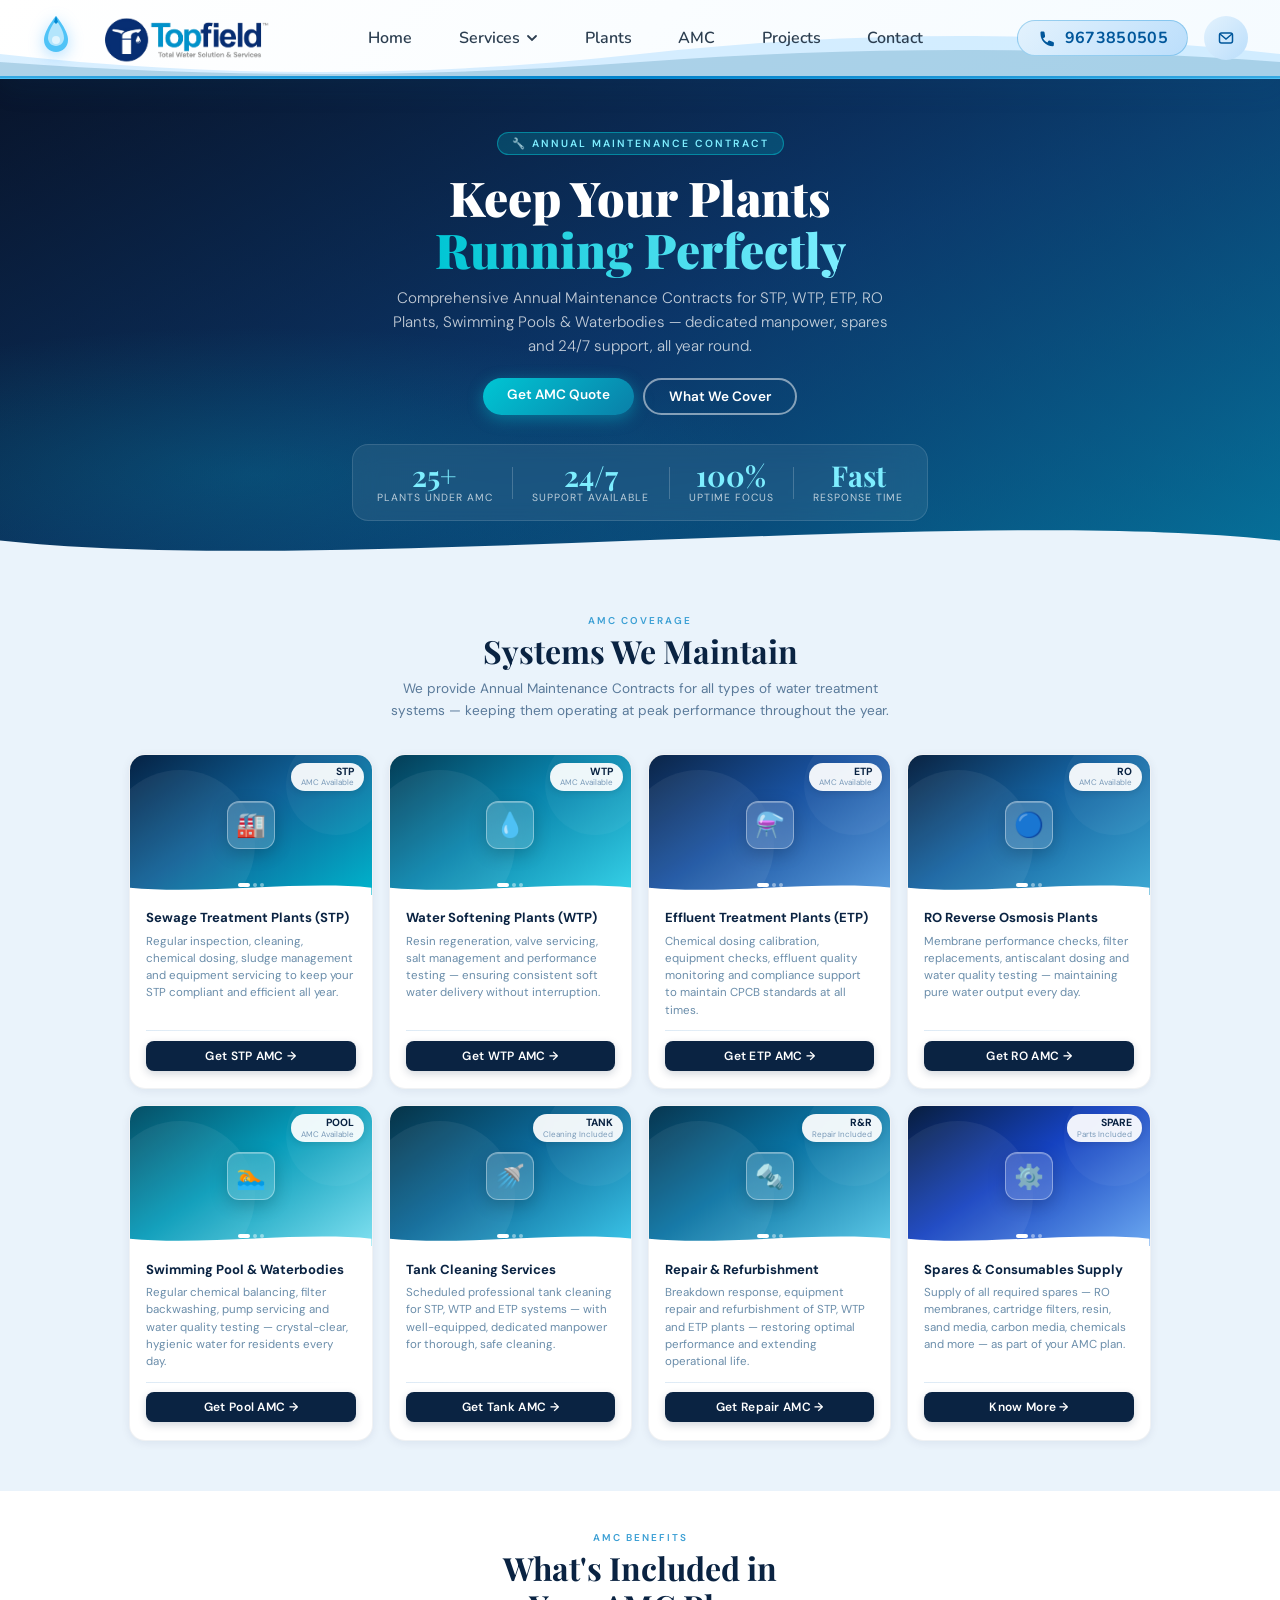
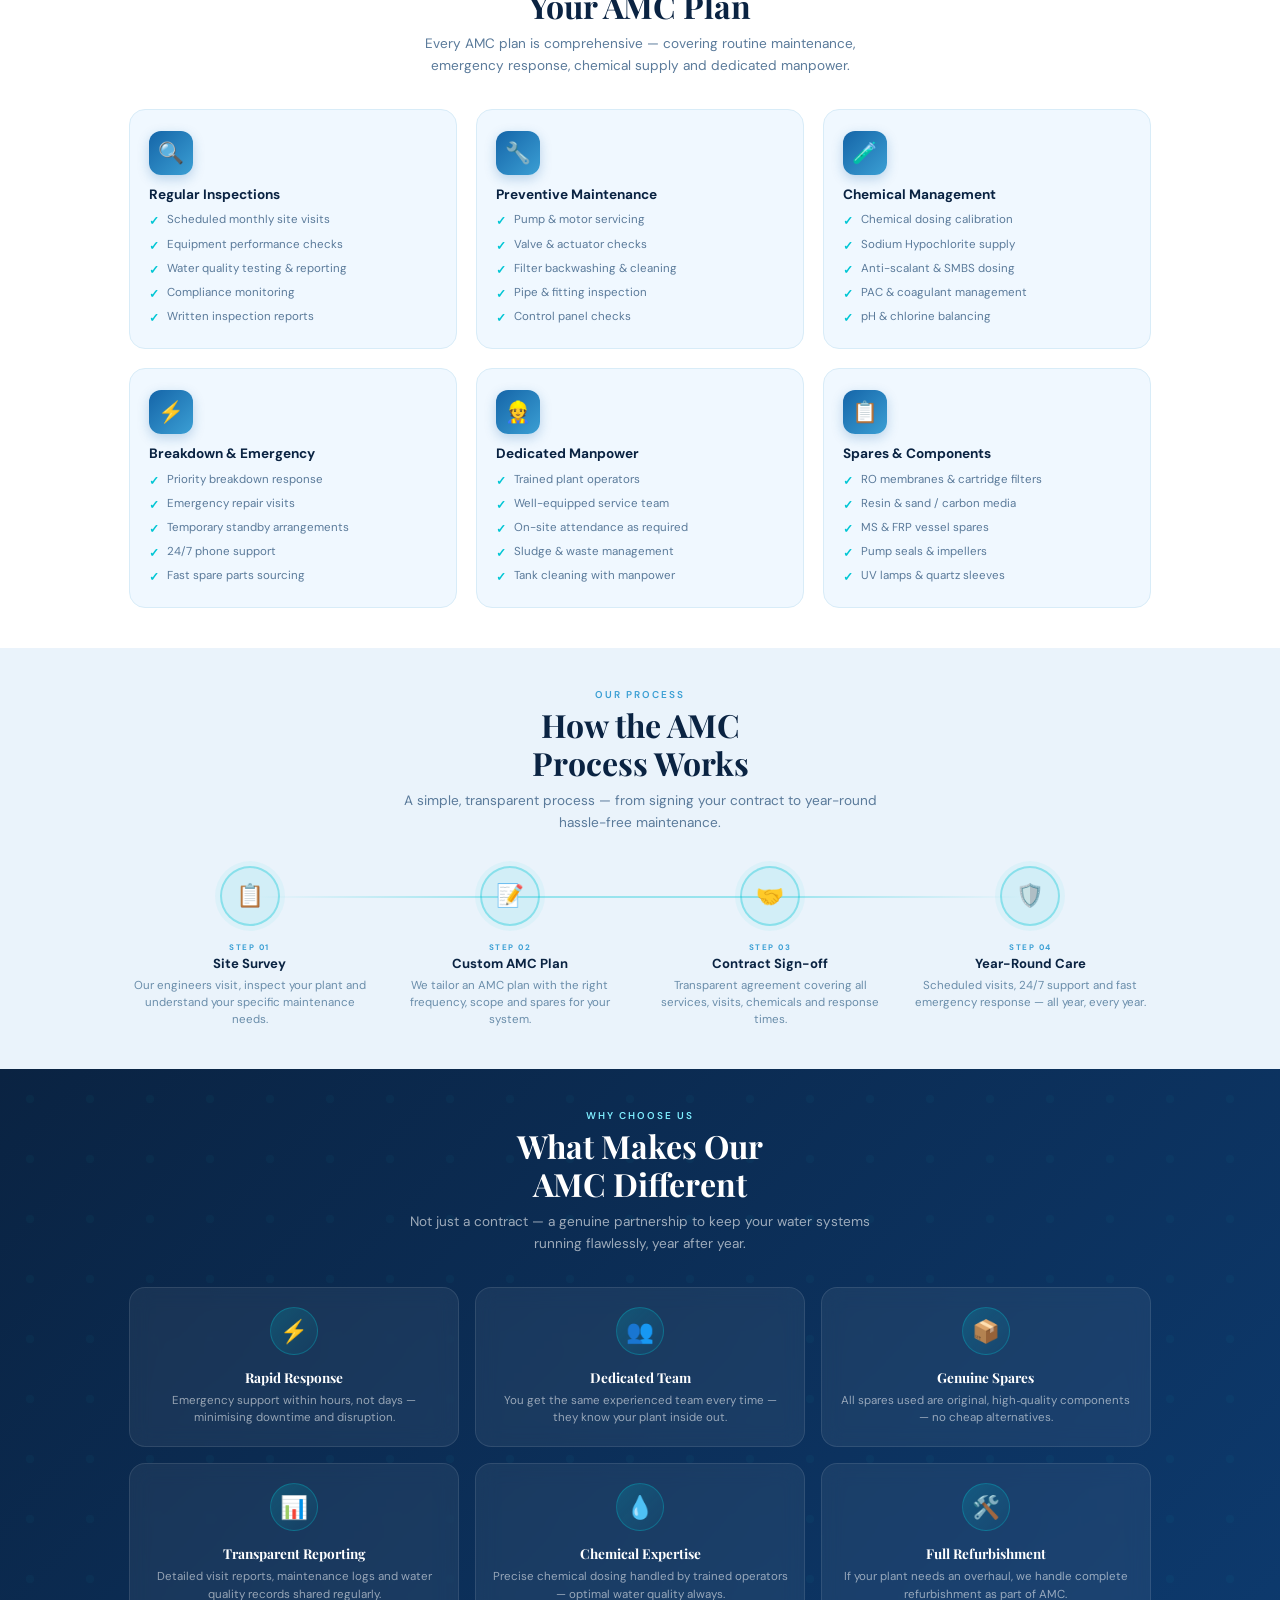
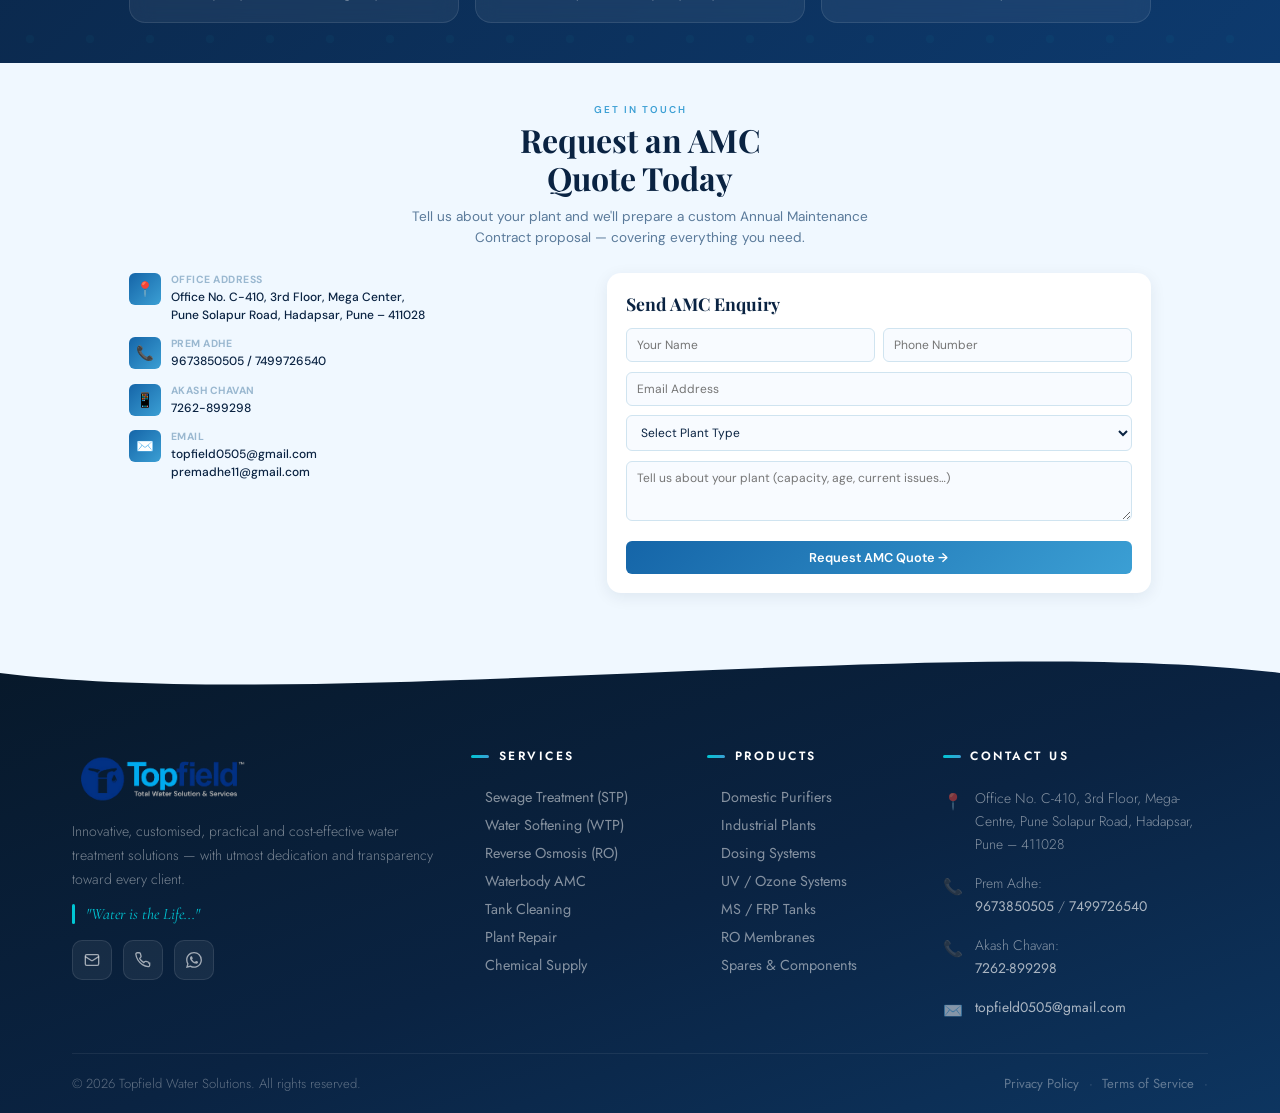
==== AMC/amc.html @ 077b73fd "updated code" ====
<!DOCTYPE html>
<html lang="en">
<head>
  <meta charset="UTF-8" />
  <meta name="viewport" content="width=device-width, initial-scale=1.0"/>
  <title>Annual Maintenance Contract – Topfield Water Solutions</title>
  <link href="https://fonts.googleapis.com/css2?family=Playfair+Display:wght@400;700;900&family=DM+Sans:wght@300;400;500;600&display=swap" rel="stylesheet"/>
  <style>
    :root {
      --blue-deep: #0a2342;
      --blue-mid:  #1565a8;
      --blue-light:#3b9fd4;
      --aqua:      #00c6d4;
      --teal:      #00a896;
      --white:     #f8fbff;
      --card-img-h:  140px;          /* reduced */
      --card-radius: 16px;            /* smaller */
      --card-gap:    1rem;             /* compact */
    }

    * { margin: 0; padding: 0; box-sizing: border-box; }
    html { scroll-behavior: smooth; }

    body {
      font-family: 'DM Sans', sans-serif;
      background: var(--white);
      color: var(--blue-deep);
      overflow-x: hidden;
      font-size: 14px;                /* smaller base */
    }

    h1, h2, h3 { font-family: 'Playfair Display', serif; }

    /* ── HERO (compact) ── */
    .hero {
      position: relative;
      width: 100%;
      min-height: 55vh;                /* reduced */
      overflow: hidden;
      display: flex;
      flex-direction: column;
      align-items: center;
      justify-content: center;
      padding: 40px 1.2rem 40px;       /* smaller */
    }

    .hero-fallback {
      position: absolute;
      inset: 0;
      background: linear-gradient(135deg, #0a1628 0%, #0d3a6e 50%, #0a7fa8 100%);
      z-index: 0;
    }

    .hero-overlay {
      position: absolute;
      inset: 0;
      background: linear-gradient(
        160deg,
        rgba(8,20,45,0.72) 0%,
        rgba(10,50,100,0.60) 50%,
        rgba(0,100,140,0.45) 100%
      );
      z-index: 1;
    }

    .hero-overlay::after {
      content: '';
      position: absolute;
      inset: 0;
      background: radial-gradient(ellipse 70% 50% at 20% 80%, rgba(0,198,212,0.18) 0%, transparent 60%);
      animation: shimmer 7s ease-in-out infinite alternate;
    }

    @keyframes shimmer {
      0%   { opacity: 0.5; transform: scale(1); }
      100% { opacity: 1;   transform: scale(1.08); }
    }

    .hero-wave {
      position: absolute;
      bottom: -2px;
      left: 0;
      width: 100%;
      z-index: 2;
    }

    .hero-content {
      position: relative;
      z-index: 3;
      text-align: center;
      padding: 0 1.2rem;
      max-width: 720px;                 /* narrower */
    }

    .hero-badge {
      display: inline-block;
      background: rgba(0,198,212,0.2);
      border: 1px solid rgba(0,198,212,0.5);
      color: #7eeeff;
      font-size: 0.65rem;                /* smaller */
      font-weight: 600;
      letter-spacing: 2px;
      text-transform: uppercase;
      padding: 4px 14px;                 /* smaller */
      border-radius: 30px;
      margin-bottom: 1rem;                /* less */
      animation: fadeSlideDown 1s ease 0.2s both;
    }

    .hero h1 {
      font-size: clamp(1.6rem, 3.8vw, 3rem);  /* smaller */
      font-weight: 900;
      color: #fff;
      line-height: 1.1;
      margin-bottom: 0.6rem;                 /* reduced */
      animation: fadeSlideDown 1s ease 0.4s both;
    }

    .hero h1 span {
      background: linear-gradient(90deg, #00c6d4, #7eeeff);
      -webkit-background-clip: text;
      -webkit-text-fill-color: transparent;
      background-clip: text;
    }

    .hero-sub {
      font-size: clamp(0.8rem, 1.6vw, 0.95rem);  /* smaller */
      color: rgba(255,255,255,0.75);
      max-width: 520px;                        /* reduced */
      margin: 0 auto 1.2rem;                    /* less */
      line-height: 1.6;
      font-weight: 300;
      animation: fadeSlideDown 1s ease 0.6s both;
    }

    .hero-ctas {
      display: flex;
      gap: 0.6rem;                           /* smaller */
      justify-content: center;
      flex-wrap: wrap;
      animation: fadeSlideDown 1s ease 0.8s both;
    }

    .btn-primary {
      background: linear-gradient(135deg, #00c6d4, #0a7fa8);
      color: #fff;
      padding: 8px 24px;                     /* compact */
      border-radius: 30px;
      font-weight: 600;
      font-size: 0.85rem;                    /* smaller */
      text-decoration: none;
      transition: transform 0.3s, box-shadow 0.3s;
      box-shadow: 0 4px 16px rgba(0,198,212,0.4);
    }
    .btn-primary:hover { transform: translateY(-2px); box-shadow: 0 8px 24px rgba(0,198,212,0.6); }

    .btn-outline {
      border: 2px solid rgba(255,255,255,0.5);
      color: #fff;
      padding: 8px 24px;
      border-radius: 30px;
      font-weight: 600;
      font-size: 0.85rem;
      text-decoration: none;
      transition: all 0.3s;
      backdrop-filter: blur(10px);
    }
    .btn-outline:hover { background: rgba(255,255,255,0.15); border-color: #fff; }

    @keyframes fadeSlideDown {
      from { opacity: 0; transform: translateY(-30px); }
      to   { opacity: 1; transform: translateY(0); }
    }

    .hero-stats {
      display: flex;
      justify-content: center;
      gap: 1.2rem;                           /* reduced */
      flex-wrap: wrap;
      margin-top: 1.8rem;                     /* less */
      padding: 1rem 1.5rem;                   /* compact */
      background: rgba(255,255,255,0.07);
      border: 1px solid rgba(255,255,255,0.12);
      border-radius: 16px;                     /* smaller */
      backdrop-filter: blur(12px);
      animation: fadeSlideDown 1s ease 1s both;
    }

    .hero-stat { text-align: center; color: #fff; }
    .hero-stat .num {
      font-family: 'Playfair Display', serif;
      font-size: 1.8rem;                      /* smaller */
      font-weight: 700;
      color: #7eeeff;
      line-height: 1;
    }
    .hero-stat .lbl {
      font-size: 0.65rem;                       /* smaller */
      opacity: 0.7;
      letter-spacing: 1px;
      text-transform: uppercase;
      margin-top: 2px;
    }
    .hero-stat-divider {
      width: 1px;
      height: 32px;                            /* shorter */
      background: rgba(255,255,255,0.2);
      align-self: center;
    }

    /* ── SHARED SECTION (compact) ── */
    section { padding: 40px 0; }                /* reduced from 70px */
    .container { max-width: 1060px; margin: 0 auto; padding: 0 1.2rem; }

    .section-label {
      display: block;
      font-size: 0.62rem;                       /* smaller */
      font-weight: 600;
      letter-spacing: 2px;
      text-transform: uppercase;
      color: var(--blue-light);
      margin-bottom: 0.3rem;                     /* less */
    }
    .section-title {
      font-size: clamp(1.4rem, 2.8vw, 2rem);     /* reduced */
      font-weight: 700;
      color: var(--blue-deep);
      line-height: 1.2;
      margin-bottom: 0.5rem;                     /* less */
    }
    .section-desc {
      color: #5a7a9a;
      font-size: 0.85rem;                         /* smaller */
      max-width: 500px;                           /* narrower */
      line-height: 1.6;
    }

    /* ══ WHAT WE COVER — service cards (compact) ══ */
    #covers { background: #eaf3fb; padding: 40px 0 50px; }

    .services-grid {
      display: grid;
      grid-template-columns: repeat(4, 1fr);
      gap: var(--card-gap);
      margin-top: 2rem;                           /* less */
      align-items: stretch;
    }
    @media (max-width: 1100px) { .services-grid { grid-template-columns: repeat(2,1fr); } }
    @media (max-width: 580px)  { .services-grid { grid-template-columns: 1fr; } }

    .service-card {
      background: #ffffff;
      border-radius: var(--card-radius);
      overflow: hidden;
      border: 1px solid rgba(10,35,66,0.06);
      box-shadow: 0 2px 10px rgba(10,35,66,0.07);
      display: flex;
      flex-direction: column;
      cursor: pointer;
      opacity: 0;
      transform: translateY(36px);               /* less */
      transition:
        opacity    0.6s ease,
        transform  0.6s cubic-bezier(0.23,1,0.32,1),
        box-shadow 0.35s ease;
    }
    .service-card.visible { opacity: 1; transform: translateY(0); }
    .service-card:hover   { transform: translateY(-6px); box-shadow: 0 16px 40px rgba(10,35,66,0.15); }

    .card-img {
      position: relative;
      width: 100%;
      height: var(--card-img-h);
      flex-shrink: 0;
      overflow: hidden;
    }
    .card-img-bg {
      position: absolute; inset: 0;
      background-size: cover; background-position: center;
      transition: transform 0.5s cubic-bezier(0.23,1,0.32,1);
    }
    .service-card:hover .card-img-bg { transform: scale(1.05); }

    .bg-stp    { background: linear-gradient(145deg, #052244 0%, #0f6096 45%, #00b4cc 100%); }
    .bg-wtp    { background: linear-gradient(145deg, #043d56 0%, #0882aa 45%, #36d2e8 100%); }
    .bg-ro     { background: linear-gradient(145deg, #0a2342 0%, #1462a0 45%, #3daad4 100%); }
    .bg-pool   { background: linear-gradient(145deg, #064f66 0%, #059ab8 45%, #80e0f0 100%); }
    .bg-chem   { background: linear-gradient(145deg, #073650 0%, #0972a2 45%, #5ecae8 100%); }
    .bg-repair { background: linear-gradient(145deg, #0b2548 0%, #1952a0 45%, #5b9ede 100%); }
    .bg-tank   { background: linear-gradient(145deg, #063347 0%, #0b6898 45%, #3bc5e8 100%); }
    .bg-spares { background: linear-gradient(145deg, #081e3e 0%, #1542c0 45%, #6ba8f0 100%); }

    .card-img-bg::before {
      content: '';
      position: absolute; bottom: -25px; left: -25px;
      width: 150px; height: 150px; border-radius: 50%;
      background: rgba(255,255,255,0.06);
    }
    .card-img-bg::after {
      content: '';
      position: absolute; top: -20px; right: -14px;
      width: 100px; height: 100px; border-radius: 50%;
      background: rgba(255,255,255,0.04);
    }

    .card-icon-wrap {
      position: absolute; inset: 0;
      display: flex; align-items: center; justify-content: center;
      z-index: 3;
      transition: transform 0.4s cubic-bezier(0.23,1,0.32,1);
    }
    .service-card:hover .card-icon-wrap { transform: translateY(-5px); }

    .card-icon {
      width: 48px; height: 48px;               /* smaller */
      border-radius: 12px;
      background: rgba(255,255,255,0.17);
      border: 1.5px solid rgba(255,255,255,0.36);
      backdrop-filter: blur(12px);
      -webkit-backdrop-filter: blur(12px);
      display: flex; align-items: center; justify-content: center;
      font-size: 1.5rem;                       /* smaller */
      box-shadow: 0 5px 18px rgba(0,0,0,0.2), inset 0 1px 0 rgba(255,255,255,0.28);
    }

    .card-badge {
      position: absolute; top: 8px; right: 8px; z-index: 4;
      background: rgba(255,255,255,0.93);
      backdrop-filter: blur(8px); -webkit-backdrop-filter: blur(8px);
      border-radius: 22px; padding: 3px 10px;
      text-align: right; box-shadow: 0 2px 6px rgba(0,0,0,0.1); line-height: 1;
    }
    .card-badge b     { display: block; font-size: 0.65rem; font-weight: 700; color: var(--blue-deep); line-height: 1.2; }
    .card-badge small { display: block; font-size: 0.5rem;  font-weight: 400; color: #7a9ab8; line-height: 1.2; }

    .card-dots {
      position: absolute; bottom: 8px; left: 50%;
      transform: translateX(-50%);
      display: flex; gap: 3px; z-index: 4;
    }
    .card-dot { width: 4px; height: 4px; border-radius: 50%; background: rgba(255,255,255,0.45); }
    .card-dot.active { background: #fff; width: 12px; border-radius: 2px; }

    .card-wave {
      position: absolute; bottom: 0; left: 0;
      width: 100%; z-index: 2; line-height: 0;
    }

    .card-body {
      padding: 0.9rem 1rem 1.1rem;              /* tighter */
      display: flex; flex-direction: column; flex: 1;
    }
    .card-body h3 {
      font-family: 'DM Sans', sans-serif;
      font-size: 0.82rem; font-weight: 700;     /* smaller */
      color: var(--blue-deep); line-height: 1.3;
      margin-bottom: 0.4rem;
    }
    .card-body p {
      font-size: 0.72rem; color: #6a8daa;       /* smaller */
      line-height: 1.5; flex: 1; margin-bottom: 0.7rem;
    }
    .card-divider {
      height: 1px;
      background: linear-gradient(90deg, #ddeaf5, transparent);
      margin-bottom: 0.6rem;
    }
    .card-cta {
      display: block; width: 100%;
      background: var(--blue-deep);
      color: #fff; text-align: center;
      padding: 7px; border-radius: 8px;          /* smaller */
      font-size: 0.75rem; font-weight: 600;
      text-decoration: none; letter-spacing: 0.3px;
      transition: background 0.3s, transform 0.2s, box-shadow 0.3s;
      box-shadow: 0 3px 8px rgba(10,35,66,0.18); flex-shrink: 0;
    }
    .card-cta:hover {
      background: var(--blue-mid);
      transform: translateY(-2px);
      box-shadow: 0 5px 14px rgba(21,101,168,0.3);
    }

    /* ══ WHAT'S INCLUDED — checklist cards (compact) ══ */
    #included { background: #fff; padding: 40px 0; }

    .included-grid {
      display: grid;
      grid-template-columns: repeat(3, 1fr);
      gap: 1.2rem;
      margin-top: 2rem;
    }
    @media (max-width: 900px) { .included-grid { grid-template-columns: repeat(2,1fr); } }
    @media (max-width: 580px) { .included-grid { grid-template-columns: 1fr; } }

    .included-card {
      background: #f0f8ff;
      border: 1px solid #d8ecf8;
      border-radius: 16px;
      padding: 1.3rem 1.2rem;
      opacity: 0; transform: translateY(30px);
      transition: opacity 0.6s ease, transform 0.6s ease, box-shadow 0.3s, border-color 0.3s;
      position: relative; overflow: hidden;
    }
    .included-card::before {
      content: '';
      position: absolute; top: 0; left: 0; right: 0; height: 3px;
      background: linear-gradient(90deg, var(--aqua), var(--blue-mid));
      transform: scaleX(0); transform-origin: left;
      transition: transform 0.4s ease;
    }
    .included-card:hover { border-color: #a8d4f0; box-shadow: 0 8px 24px rgba(10,35,66,0.1); }
    .included-card:hover::before { transform: scaleX(1); }
    .included-card.visible { opacity: 1; transform: translateY(0); }

    .included-card-icon {
      width: 44px; height: 44px; border-radius: 12px;   /* smaller */
      background: linear-gradient(135deg, var(--blue-mid), var(--blue-light));
      display: flex; align-items: center; justify-content: center;
      font-size: 1.3rem; margin-bottom: 0.7rem;
      box-shadow: 0 4px 12px rgba(21,101,168,0.25);
    }
    .included-card h3 {
      font-family: 'DM Sans', sans-serif;
      font-size: 0.85rem; font-weight: 700;            /* smaller */
      color: var(--blue-deep); margin-bottom: 0.6rem;
    }
    .included-list { list-style: none; display: flex; flex-direction: column; gap: 0.4rem; }
    .included-list li {
      display: flex; align-items: flex-start; gap: 0.5rem;
      font-size: 0.72rem; color: #5a7a9a; line-height: 1.4;
    }
    .included-list li::before {
      content: '✓';
      color: var(--aqua); font-weight: 700; font-size: 0.75rem;
      flex-shrink: 0; margin-top: 1px;
    }

    /* ══ HOW IT WORKS (compact) ══ */
    #how { background: #eaf3fb; }

    .how-grid {
      display: grid;
      grid-template-columns: repeat(4, 1fr);
      gap: 1.2rem;
      margin-top: 2rem;
      position: relative;
    }
    .how-grid::before {
      content: '';
      position: absolute;
      top: 30px; left: 12.5%; right: 12.5%; height: 2px;
      background: linear-gradient(90deg, transparent, rgba(0,198,212,0.35), rgba(0,198,212,0.35), transparent);
    }
    @media (max-width: 768px) { .how-grid { grid-template-columns: repeat(2,1fr); } .how-grid::before { display: none; } }
    @media (max-width: 480px) { .how-grid { grid-template-columns: 1fr; } }

    .how-step {
      text-align: center;
      opacity: 0; transform: translateY(30px);
      transition: opacity 0.6s ease, transform 0.6s ease;
    }
    .how-step.visible { opacity: 1; transform: translateY(0); }
    .how-bubble {
      width: 60px; height: 60px; border-radius: 50%;    /* smaller */
      margin: 0 auto 1rem;
      background: rgba(0,198,212,0.1);
      border: 2px solid rgba(0,198,212,0.35);
      display: flex; align-items: center; justify-content: center;
      font-size: 1.4rem;
      box-shadow: 0 0 0 5px rgba(0,198,212,0.06);
      transition: all 0.3s;
    }
    .how-step:hover .how-bubble {
      background: rgba(0,198,212,0.2);
      box-shadow: 0 0 0 8px rgba(0,198,212,0.1), 0 6px 18px rgba(0,198,212,0.3);
    }
    .how-num { font-size: 0.5rem; font-weight: 700; letter-spacing: 1.5px; text-transform: uppercase; color: var(--blue-light); margin-bottom: 0.2rem; }
    .how-step h3 {
      font-family: 'DM Sans', sans-serif;
      font-size: 0.82rem; font-weight: 700; color: var(--blue-deep); margin-bottom: 0.3rem;
    }
    .how-step p { color: #6a8daa; font-size: 0.72rem; line-height: 1.5; }

    /* ══ WHY US (dark) — 3 per row, minimized ══ */
    #why {
      background: linear-gradient(135deg, var(--blue-deep) 0%, #0d3a6e 100%);
      position: relative; overflow: hidden;
    }
    #why::before {
      content: ''; position: absolute; inset: 0;
      background: url("data:image/svg+xml,%3Csvg width='60' height='60' viewBox='0 0 60 60' xmlns='http://www.w3.org/2000/svg'%3E%3Cg fill='none' fill-rule='evenodd'%3E%3Cg fill='%2300c6d4' fill-opacity='0.04'%3E%3Ccircle cx='30' cy='30' r='4'/%3E%3C/g%3E%3C/g%3E%3C/svg%3E");
    }
    #why .section-title { color: #fff; }
    #why .section-label { color: #7eeeff; }
    #why .section-desc  { color: rgba(255,255,255,0.6); }

    .why-grid {
      display: grid;
      grid-template-columns: repeat(3, 1fr);        /* exactly 3 per row */
      gap: 1rem;
      margin-top: 2rem;
    }
    @media (max-width: 800px) { .why-grid { grid-template-columns: repeat(2, 1fr); } }
    @media (max-width: 500px) { .why-grid { grid-template-columns: 1fr; } }

    .why-card {
      background: rgba(255,255,255,0.06);
      border: 1px solid rgba(255,255,255,0.1);
      border-radius: 16px; 
      padding: 1.2rem 1rem;                         /* compact */
      text-align: center;
      transition: all 0.3s; 
      backdrop-filter: blur(10px);
    }
    .why-card:hover { 
      background: rgba(0,198,212,0.12); 
      border-color: rgba(0,198,212,0.4); 
      transform: translateY(-3px); 
    }
    .why-icon {
      width: 48px; height: 48px; border-radius: 50%;
      background: linear-gradient(135deg, rgba(0,198,212,0.2), rgba(0,198,212,0.05));
      border: 1px solid rgba(0,198,212,0.3);
      display: flex; align-items: center; justify-content: center;
      font-size: 1.4rem; margin: 0 auto 0.8rem;
    }
    .why-card h3 { 
      color: #fff; 
      font-size: 0.85rem; 
      margin-bottom: 0.4rem; 
    }
    .why-card p  { 
      color: rgba(255,255,255,0.55); 
      font-size: 0.72rem; 
      line-height: 1.5; 
    }

    /* ══ ABOUT — compact ══ */
    #about {
      background: #f0f8ff;
      position: relative;
      overflow: hidden;
      padding: 40px 0;
    }

    .about-grid {
      display: grid;
      grid-template-columns: 1fr 1fr;
      gap: 2rem;
      align-items: start;
      position: relative;
      z-index: 1;
    }
    @media (max-width: 768px) { .about-grid { grid-template-columns: 1fr; gap: 1.5rem; } }

    .about-left { display: flex; flex-direction: column; justify-content: flex-start; }
    .about-left .section-label { margin-bottom: 0.3rem; }
    .about-left .section-title { margin-bottom: 0.6rem; font-size: clamp(1.2rem, 2.4vw, 1.8rem); }

    .about-desc-item { display: flex; align-items: flex-start; gap: 0.6rem; margin-bottom: 0.6rem; }
    .about-desc-dot {
      width: 7px; height: 10px; flex-shrink: 0; margin-top: 3px;
      border-radius: 50% 50% 50% 50% / 60% 60% 40% 40%;
      background: linear-gradient(180deg, var(--aqua), var(--blue-mid));
      animation: dropPulse 2s ease-in-out infinite;
    }
    @keyframes dropPulse {
      0%, 100% { transform: scaleY(1); opacity: 1; }
      50%       { transform: scaleY(1.2); opacity: 0.7; }
    }
    .about-desc-item p { font-size: 0.8rem; color: #5a7a9a; line-height: 1.5; }

    .about-cta-wrap { margin-top: 1rem; position: relative; display: inline-block; }
    .about-cta-wrap .btn-primary { position: relative; overflow: hidden; }
    .about-cta-wrap .btn-primary::after {
      content: ''; position: absolute; top: 0; left: -100%;
      width: 60%; height: 100%;
      background: linear-gradient(90deg, transparent, rgba(255,255,255,0.25), transparent);
      transform: skewX(-20deg);
      animation: btnShimmer 3s ease-in-out infinite;
    }
    @keyframes btnShimmer { 0% { left:-100%; } 60% { left:150%; } 100% { left:150%; } }

    .about-card-main {
      background: linear-gradient(135deg, var(--blue-deep) 0%, #1565a8 100%);
      border-radius: 14px; padding: 1.2rem 1.4rem; color: #fff;
      position: relative; overflow: hidden;
      box-shadow: 0 10px 30px rgba(10,35,66,0.2);
      animation: cardEntrance 1s ease 0.6s both;
      margin-bottom: 0.6rem;
    }
    @keyframes cardEntrance {
      from { opacity: 0; transform: translateY(30px) scale(0.96); }
      to   { opacity: 1; transform: translateY(0) scale(1); }
    }
    .about-card-main::before {
      content: '"'; position: absolute; top: -20px; right: 14px;
      font-size: 7rem; font-family: 'Playfair Display', serif;
      color: rgba(0,198,212,0.1); line-height: 1;
    }
    .about-card-main p { font-size: 0.8rem; line-height: 1.6; opacity: 0.9; font-style: italic; position: relative; z-index: 1; }

    .about-founder-row { margin-top: 0.8rem; display: flex; align-items: center; gap: 0.6rem; position: relative; z-index: 1; }
    .about-founder-avatar {
      width: 32px; height: 32px; flex-shrink: 0; border-radius: 50%;
      background: linear-gradient(135deg, #00c6d4, #0a7fa8);
      display: flex; align-items: center; justify-content: center; font-size: 0.9rem;
      animation: avatarPulse 3s ease-in-out infinite;
      box-shadow: 0 0 0 0 rgba(0,198,212,0.4);
    }
    @keyframes avatarPulse {
      0%   { box-shadow: 0 0 0 0   rgba(0,198,212,0.4); }
      50%  { box-shadow: 0 0 0 6px rgba(0,198,212,0); }
      100% { box-shadow: 0 0 0 0   rgba(0,198,212,0); }
    }
    .about-founder-name  { font-weight: 600; font-size: 0.8rem; color: #fff; }
    .about-founder-title { font-size: 0.68rem; opacity: 0.6; color: #fff; margin-top: 2px; }

    .about-accent-cards { display: grid; grid-template-columns: 1fr 1fr; gap: 0.5rem; }
    .about-accent-card {
      background: #fff; border-radius: 10px; padding: 0.7rem 0.6rem; text-align: center;
      box-shadow: 0 2px 10px rgba(10,35,66,0.07);
      transition: transform 0.3s, box-shadow 0.3s;
      position: relative; overflow: hidden;
    }
    .about-accent-card::before {
      content: ''; position: absolute; top: 0; left: 0; right: 0; height: 3px;
      background: linear-gradient(90deg, var(--aqua), var(--blue-mid));
      transform: scaleX(0); transform-origin: left; transition: transform 0.4s ease;
    }
    .about-accent-card:hover { transform: translateY(-3px); box-shadow: 0 6px 18px rgba(10,35,66,0.13); }
    .about-accent-card:hover::before { transform: scaleX(1); }
    .about-accent-card .icon { font-size: 1.1rem; display: block; margin-bottom: 0.2rem; }
    .about-accent-card .val {
      font-family: 'Playfair Display', serif; font-size: 1.1rem; font-weight: 700;
      color: var(--blue-mid); display: block; line-height: 1.2;
    }
    .about-accent-card .key {
      font-size: 0.6rem; color: #7a9ab8;
      text-transform: uppercase; letter-spacing: 1px; display: block; margin-top: 2px;
    }

    /* ══ CONTACT — MINIMIZED & COMPACT (modified only this section) ══ */
    #contact { background: #f0f8ff; }
    .contact-grid {
      display: grid;
      grid-template-columns: 1fr 1.2fr;
      gap: 1.5rem;                    /* reduced from 2rem */
      margin-top: 1.5rem;              /* reduced from 2rem */
    }
    @media (max-width: 768px) { .contact-grid { grid-template-columns: 1fr; gap: 1.2rem; } }

    .contact-info-item { 
      display: flex; 
      gap: 0.6rem;                    /* smaller */
      align-items: flex-start; 
      margin-bottom: 0.9rem;           /* reduced */
    }
    .contact-info-item .icon-wrap {
      width: 32px; height: 32px;       /* smaller */
      border-radius: 6px;              /* smaller */
      background: linear-gradient(135deg, var(--blue-mid), var(--blue-light));
      display: flex; align-items: center; justify-content: center;
      font-size: 0.9rem;               /* smaller */
      flex-shrink: 0;
    }
    .contact-info-item .text strong { 
      display: block; 
      font-size: 0.65rem;              /* smaller */
      text-transform: uppercase; 
      letter-spacing: 0.5px; 
      color: #9ab8d0; 
      margin-bottom: 1px; 
    }
    .contact-info-item .text span  { 
      font-size: 0.75rem;              /* smaller */
      color: var(--blue-deep); 
      font-weight: 500; 
    }

    .contact-form {
      background: #fff; 
      border-radius: 14px;              /* smaller */
      padding: 1.2rem;                  /* reduced from 1.5rem */
      box-shadow: 0 4px 16px rgba(10,35,66,0.08);
    }
    .contact-form h3 { 
      font-size: 1.1rem;                /* smaller */
      margin-bottom: 0.8rem;            /* less */
      color: var(--blue-deep); 
    }
    .form-group { margin-bottom: 0.6rem; }  /* reduced */
    .form-group input,
    .form-group textarea,
    .form-group select {
      width: 100%; 
      padding: 8px 10px;                 /* smaller */
      border: 1.5px solid #d0e4f0; 
      border-radius: 6px;                /* smaller */
      font-family: 'DM Sans', sans-serif; 
      font-size: 0.75rem;                /* smaller */
      color: var(--blue-deep); 
      background: #f8fbff; 
      outline: none;
      transition: border-color 0.3s, box-shadow 0.3s;
    }
    .form-group input:focus,
    .form-group textarea:focus,
    .form-group select:focus {
      border-color: var(--blue-light);
      box-shadow: 0 0 0 3px rgba(59,159,212,0.15);
      background: #fff;
    }
    .form-group textarea { 
      resize: vertical; 
      min-height: 60px;                  /* shorter */
    }
    .form-row { 
      display: grid; 
      grid-template-columns: 1fr 1fr; 
      gap: 0.5rem;                       /* smaller */
    }
    @media (max-width: 480px) { .form-row { grid-template-columns: 1fr; } }

    .btn-submit {
      width: 100%;
      background: linear-gradient(135deg, var(--blue-mid), var(--blue-light));
      color: #fff; 
      padding: 8px;                       /* smaller */
      border-radius: 6px;                  /* smaller */
      border: none;
      font-family: 'DM Sans', sans-serif; 
      font-size: 0.8rem;                   /* smaller */
      font-weight: 600;
      cursor: pointer; 
      transition: all 0.3s; 
      margin-top: 0.4rem;                   /* reduced */
    }
    .btn-submit:hover { 
      transform: translateY(-2px); 
      box-shadow: 0 4px 10px rgba(21,101,168,0.35); 
    }

    /* ── SCROLL ANIMATIONS ── */
    .reveal { opacity: 0; transform: translateY(25px); transition: opacity 0.7s ease, transform 0.7s ease; }
    .reveal.visible { opacity: 1; transform: translateY(0); }
    .reveal-left { opacity: 0; transform: translateX(-25px); transition: opacity 0.7s ease, transform 0.7s ease; }
    .reveal-left.visible { opacity: 1; transform: translateX(0); }
    .reveal-right { opacity: 0; transform: translateX(25px); transition: opacity 0.7s ease, transform 0.7s ease; }
    .reveal-right.visible { opacity: 1; transform: translateX(0); }

    /* ── SCROLL TO TOP (compact) ── */
    #scrollTop {
      position: fixed; bottom: 1.2rem; right: 1.2rem;
      width: 38px; height: 38px;
      background: linear-gradient(135deg, var(--blue-mid), var(--blue-light));
      color: #fff; border: none; border-radius: 50%;
      cursor: pointer; font-size: 0.9rem;
      display: none; align-items: center; justify-content: center;
      box-shadow: 0 3px 12px rgba(21,101,168,0.4);
      z-index: 999; transition: transform 0.3s;
    }
    #scrollTop:hover { transform: scale(1.1) translateY(-2px); }
    #scrollTop.show  { display: flex; }

    /* ── RESPONSIVE ── */
    @media (max-width: 768px) {
      .hero-stats { gap: 0.8rem; }
      .hero-stat-divider { display: none; }
    }
    @media (max-width: 480px) { section { padding: 32px 0; } }
  </style>

  <link rel="stylesheet" href="../../header/header.css"/>
  <link rel="stylesheet" href="../../footer/footer.css"/>
</head>
<body>

  <div id="header-placeholder"></div>

  <!-- ══════════════════════════════════════ HERO ══════════════════════════════════════ -->
  <section class="hero" id="home">
    <div class="hero-fallback"></div>
    <div class="hero-overlay"></div>
    <div class="hero-content">
      <div class="hero-badge">🔧 Annual Maintenance Contract</div>
      <h1>Keep Your Plants<br/><span>Running Perfectly</span></h1>
      <p class="hero-sub">Comprehensive Annual Maintenance Contracts for STP, WTP, ETP, RO Plants, Swimming Pools &amp; Waterbodies — dedicated manpower, spares and 24/7 support, all year round.</p>
      <div class="hero-ctas">
        <a href="#contact" class="btn-primary">Get AMC Quote</a>
        <a href="#covers" class="btn-outline">What We Cover</a>
      </div>
      <div class="hero-stats">
        <div class="hero-stat"><div class="num">25+</div><div class="lbl">Plants Under AMC</div></div>
        <div class="hero-stat-divider"></div>
        <div class="hero-stat"><div class="num">24/7</div><div class="lbl">Support Available</div></div>
        <div class="hero-stat-divider"></div>
        <div class="hero-stat"><div class="num">100%</div><div class="lbl">Uptime Focus</div></div>
        <div class="hero-stat-divider"></div>
        <div class="hero-stat"><div class="num">Fast</div><div class="lbl">Response Time</div></div>
      </div>
    </div>
    <svg class="hero-wave" viewBox="0 0 1440 80" preserveAspectRatio="none" xmlns="http://www.w3.org/2000/svg">
      <path d="M0,40 C360,80 1080,0 1440,40 L1440,80 L0,80 Z" fill="#eaf3fb"/>
    </svg>
  </section>

  <!-- ══════════════════════════════════════ WHAT WE COVER ════════════════════════════ -->
  <section id="covers">
    <div class="container">
      <div style="text-align: center;" class="reveal">
        <span class="section-label">AMC Coverage</span>
        <h2 class="section-title">Systems We Maintain</h2>
        <p class="section-desc" style="margin: 0 auto;">We provide Annual Maintenance Contracts for all types of water treatment systems — keeping them operating at peak performance throughout the year.</p>
      </div>

      <div class="services-grid">
        <!-- STP -->
        <div class="service-card" style="transition-delay: 0.05s">
          <div class="card-img"><div class="card-img-bg bg-stp"></div><div class="card-icon-wrap"><div class="card-icon">🏭</div></div><div class="card-badge"><b>STP</b><small>AMC Available</small></div><div class="card-dots"><div class="card-dot active"></div><div class="card-dot"></div><div class="card-dot"></div></div><svg class="card-wave" viewBox="0 0 400 28" preserveAspectRatio="none" xmlns="http://www.w3.org/2000/svg"><path d="M0,16 C120,28 280,4 400,16 L400,28 L0,28 Z" fill="#fff"/></svg></div>
          <div class="card-body"><h3>Sewage Treatment Plants (STP)</h3><p>Regular inspection, cleaning, chemical dosing, sludge management and equipment servicing to keep your STP compliant and efficient all year.</p><div class="card-divider"></div><a href="#contact" class="card-cta">Get STP AMC →</a></div>
        </div>
        <!-- WTP -->
        <div class="service-card" style="transition-delay: 0.10s">
          <div class="card-img"><div class="card-img-bg bg-wtp"></div><div class="card-icon-wrap"><div class="card-icon">💧</div></div><div class="card-badge"><b>WTP</b><small>AMC Available</small></div><div class="card-dots"><div class="card-dot active"></div><div class="card-dot"></div><div class="card-dot"></div></div><svg class="card-wave" viewBox="0 0 400 28" preserveAspectRatio="none" xmlns="http://www.w3.org/2000/svg"><path d="M0,16 C120,28 280,4 400,16 L400,28 L0,28 Z" fill="#fff"/></svg></div>
          <div class="card-body"><h3>Water Softening Plants (WTP)</h3><p>Resin regeneration, valve servicing, salt management and performance testing — ensuring consistent soft water delivery without interruption.</p><div class="card-divider"></div><a href="#contact" class="card-cta">Get WTP AMC →</a></div>
        </div>
        <!-- ETP -->
        <div class="service-card" style="transition-delay: 0.15s">
          <div class="card-img"><div class="card-img-bg bg-repair"></div><div class="card-icon-wrap"><div class="card-icon">⚗️</div></div><div class="card-badge"><b>ETP</b><small>AMC Available</small></div><div class="card-dots"><div class="card-dot active"></div><div class="card-dot"></div><div class="card-dot"></div></div><svg class="card-wave" viewBox="0 0 400 28" preserveAspectRatio="none" xmlns="http://www.w3.org/2000/svg"><path d="M0,16 C120,28 280,4 400,16 L400,28 L0,28 Z" fill="#fff"/></svg></div>
          <div class="card-body"><h3>Effluent Treatment Plants (ETP)</h3><p>Chemical dosing calibration, equipment checks, effluent quality monitoring and compliance support to maintain CPCB standards at all times.</p><div class="card-divider"></div><a href="#contact" class="card-cta">Get ETP AMC →</a></div>
        </div>
        <!-- RO -->
        <div class="service-card" style="transition-delay: 0.20s">
          <div class="card-img"><div class="card-img-bg bg-ro"></div><div class="card-icon-wrap"><div class="card-icon">🔵</div></div><div class="card-badge"><b>RO</b><small>AMC Available</small></div><div class="card-dots"><div class="card-dot active"></div><div class="card-dot"></div><div class="card-dot"></div></div><svg class="card-wave" viewBox="0 0 400 28" preserveAspectRatio="none" xmlns="http://www.w3.org/2000/svg"><path d="M0,16 C120,28 280,4 400,16 L400,28 L0,28 Z" fill="#fff"/></svg></div>
          <div class="card-body"><h3>RO Reverse Osmosis Plants</h3><p>Membrane performance checks, filter replacements, antiscalant dosing and water quality testing — maintaining pure water output every day.</p><div class="card-divider"></div><a href="#contact" class="card-cta">Get RO AMC →</a></div>
        </div>
      </div>

      <div class="services-grid" style="margin-top: var(--card-gap);">
        <!-- Pool -->
        <div class="service-card" style="transition-delay: 0.05s">
          <div class="card-img"><div class="card-img-bg bg-pool"></div><div class="card-icon-wrap"><div class="card-icon">🏊</div></div><div class="card-badge"><b>POOL</b><small>AMC Available</small></div><div class="card-dots"><div class="card-dot active"></div><div class="card-dot"></div><div class="card-dot"></div></div><svg class="card-wave" viewBox="0 0 400 28" preserveAspectRatio="none" xmlns="http://www.w3.org/2000/svg"><path d="M0,16 C120,28 280,4 400,16 L400,28 L0,28 Z" fill="#fff"/></svg></div>
          <div class="card-body"><h3>Swimming Pool &amp; Waterbodies</h3><p>Regular chemical balancing, filter backwashing, pump servicing and water quality testing — crystal-clear, hygienic water for residents every day.</p><div class="card-divider"></div><a href="#contact" class="card-cta">Get Pool AMC →</a></div>
        </div>
        <!-- Tank Cleaning -->
        <div class="service-card" style="transition-delay: 0.10s">
          <div class="card-img"><div class="card-img-bg bg-tank"></div><div class="card-icon-wrap"><div class="card-icon">🚿</div></div><div class="card-badge"><b>TANK</b><small>Cleaning Included</small></div><div class="card-dots"><div class="card-dot active"></div><div class="card-dot"></div><div class="card-dot"></div></div><svg class="card-wave" viewBox="0 0 400 28" preserveAspectRatio="none" xmlns="http://www.w3.org/2000/svg"><path d="M0,16 C120,28 280,4 400,16 L400,28 L0,28 Z" fill="#fff"/></svg></div>
          <div class="card-body"><h3>Tank Cleaning Services</h3><p>Scheduled professional tank cleaning for STP, WTP and ETP systems — with well-equipped, dedicated manpower for thorough, safe cleaning.</p><div class="card-divider"></div><a href="#contact" class="card-cta">Get Tank AMC →</a></div>
        </div>
        <!-- Repair & Refurbishment -->
        <div class="service-card" style="transition-delay: 0.15s">
          <div class="card-img"><div class="card-img-bg bg-chem"></div><div class="card-icon-wrap"><div class="card-icon">🔩</div></div><div class="card-badge"><b>R&amp;R</b><small>Repair Included</small></div><div class="card-dots"><div class="card-dot active"></div><div class="card-dot"></div><div class="card-dot"></div></div><svg class="card-wave" viewBox="0 0 400 28" preserveAspectRatio="none" xmlns="http://www.w3.org/2000/svg"><path d="M0,16 C120,28 280,4 400,16 L400,28 L0,28 Z" fill="#fff"/></svg></div>
          <div class="card-body"><h3>Repair &amp; Refurbishment</h3><p>Breakdown response, equipment repair and refurbishment of STP, WTP and ETP plants — restoring optimal performance and extending operational life.</p><div class="card-divider"></div><a href="#contact" class="card-cta">Get Repair AMC →</a></div>
        </div>
        <!-- Spares Supply -->
        <div class="service-card" style="transition-delay: 0.20s">
          <div class="card-img"><div class="card-img-bg bg-spares"></div><div class="card-icon-wrap"><div class="card-icon">⚙️</div></div><div class="card-badge"><b>SPARE</b><small>Parts Included</small></div><div class="card-dots"><div class="card-dot active"></div><div class="card-dot"></div><div class="card-dot"></div></div><svg class="card-wave" viewBox="0 0 400 28" preserveAspectRatio="none" xmlns="http://www.w3.org/2000/svg"><path d="M0,16 C120,28 280,4 400,16 L400,28 L0,28 Z" fill="#fff"/></svg></div>
          <div class="card-body"><h3>Spares &amp; Consumables Supply</h3><p>Supply of all required spares — RO membranes, cartridge filters, resin, sand media, carbon media, chemicals and more — as part of your AMC plan.</p><div class="card-divider"></div><a href="#contact" class="card-cta">Know More →</a></div>
        </div>
      </div>
    </div>
  </section>

  <!-- ══════════════════════════════════════ WHAT'S INCLUDED ══════════════════════════ -->
  <section id="included">
    <div class="container">
      <div style="text-align: center;" class="reveal">
        <span class="section-label">AMC Benefits</span>
        <h2 class="section-title">What's Included in<br/>Your AMC Plan</h2>
        <p class="section-desc" style="margin: 0 auto;">Every AMC plan is comprehensive — covering routine maintenance, emergency response, chemical supply and dedicated manpower.</p>
      </div>
      <div class="included-grid">
        <div class="included-card" style="transition-delay:0.05s">
          <div class="included-card-icon">🔍</div>
          <h3>Regular Inspections</h3>
          <ul class="included-list">
            <li>Scheduled monthly site visits</li>
            <li>Equipment performance checks</li>
            <li>Water quality testing &amp; reporting</li>
            <li>Compliance monitoring</li>
            <li>Written inspection reports</li>
          </ul>
        </div>
        <div class="included-card" style="transition-delay:0.10s">
          <div class="included-card-icon">🔧</div>
          <h3>Preventive Maintenance</h3>
          <ul class="included-list">
            <li>Pump &amp; motor servicing</li>
            <li>Valve &amp; actuator checks</li>
            <li>Filter backwashing &amp; cleaning</li>
            <li>Pipe &amp; fitting inspection</li>
            <li>Control panel checks</li>
          </ul>
        </div>
        <div class="included-card" style="transition-delay:0.15s">
          <div class="included-card-icon">🧪</div>
          <h3>Chemical Management</h3>
          <ul class="included-list">
            <li>Chemical dosing calibration</li>
            <li>Sodium Hypochlorite supply</li>
            <li>Anti-scalant &amp; SMBS dosing</li>
            <li>PAC &amp; coagulant management</li>
            <li>pH &amp; chlorine balancing</li>
          </ul>
        </div>
        <div class="included-card" style="transition-delay:0.20s">
          <div class="included-card-icon">⚡</div>
          <h3>Breakdown &amp; Emergency</h3>
          <ul class="included-list">
            <li>Priority breakdown response</li>
            <li>Emergency repair visits</li>
            <li>Temporary standby arrangements</li>
            <li>24/7 phone support</li>
            <li>Fast spare parts sourcing</li>
          </ul>
        </div>
        <div class="included-card" style="transition-delay:0.25s">
          <div class="included-card-icon">👷</div>
          <h3>Dedicated Manpower</h3>
          <ul class="included-list">
            <li>Trained plant operators</li>
            <li>Well-equipped service team</li>
            <li>On-site attendance as required</li>
            <li>Sludge &amp; waste management</li>
            <li>Tank cleaning with manpower</li>
          </ul>
        </div>
        <div class="included-card" style="transition-delay:0.30s">
          <div class="included-card-icon">📋</div>
          <h3>Spares &amp; Components</h3>
          <ul class="included-list">
            <li>RO membranes &amp; cartridge filters</li>
            <li>Resin &amp; sand / carbon media</li>
            <li>MS &amp; FRP vessel spares</li>
            <li>Pump seals &amp; impellers</li>
            <li>UV lamps &amp; quartz sleeves</li>
          </ul>
        </div>
      </div>
    </div>
  </section>

  <!-- ══════════════════════════════════════ HOW IT WORKS ══════════════════════════════ -->
  <section id="how">
    <div class="container">
      <div style="text-align: center;" class="reveal">
        <span class="section-label">Our Process</span>
        <h2 class="section-title">How the AMC<br/>Process Works</h2>
        <p class="section-desc" style="margin: 0 auto;">A simple, transparent process — from signing your contract to year-round hassle-free maintenance.</p>
      </div>
      <div class="how-grid">
        <div class="how-step" style="transition-delay:0.05s">
          <div class="how-bubble">📋</div>
          <div class="how-num">Step 01</div>
          <h3>Site Survey</h3>
          <p>Our engineers visit, inspect your plant and understand your specific maintenance needs.</p>
        </div>
        <div class="how-step" style="transition-delay:0.15s">
          <div class="how-bubble">📝</div>
          <div class="how-num">Step 02</div>
          <h3>Custom AMC Plan</h3>
          <p>We tailor an AMC plan with the right frequency, scope and spares for your system.</p>
        </div>
        <div class="how-step" style="transition-delay:0.25s">
          <div class="how-bubble">🤝</div>
          <div class="how-num">Step 03</div>
          <h3>Contract Sign-off</h3>
          <p>Transparent agreement covering all services, visits, chemicals and response times.</p>
        </div>
        <div class="how-step" style="transition-delay:0.35s">
          <div class="how-bubble">🛡️</div>
          <div class="how-num">Step 04</div>
          <h3>Year-Round Care</h3>
          <p>Scheduled visits, 24/7 support and fast emergency response — all year, every year.</p>
        </div>
      </div>
    </div>
  </section>

  <!-- ══════════════════════════════════════ WHY US — 3 per row, minimized ════════════ -->
  <section id="why">
    <div class="container">
      <div style="text-align: center;" class="reveal">
        <span class="section-label">Why Choose Us</span>
        <h2 class="section-title">What Makes Our<br/>AMC Different</h2>
        <p class="section-desc" style="margin: 0 auto;">Not just a contract — a genuine partnership to keep your water systems running flawlessly, year after year.</p>
      </div>
      <div class="why-grid">
        <div class="why-card"><div class="why-icon">⚡</div><h3>Rapid Response</h3><p>Emergency support within hours, not days — minimising downtime and disruption.</p></div>
        <div class="why-card"><div class="why-icon">👥</div><h3>Dedicated Team</h3><p>You get the same experienced team every time — they know your plant inside out.</p></div>
        <div class="why-card"><div class="why-icon">📦</div><h3>Genuine Spares</h3><p>All spares used are original, high‑quality components — no cheap alternatives.</p></div>
        <div class="why-card"><div class="why-icon">📊</div><h3>Transparent Reporting</h3><p>Detailed visit reports, maintenance logs and water quality records shared regularly.</p></div>
        <div class="why-card"><div class="why-icon">💧</div><h3>Chemical Expertise</h3><p>Precise chemical dosing handled by trained operators — optimal water quality always.</p></div>
        <div class="why-card"><div class="why-icon">🛠️</div><h3>Full Refurbishment</h3><p>If your plant needs an overhaul, we handle complete refurbishment as part of AMC.</p></div>
      </div>
    </div>
  </section>

  <!-- ══════════════════════════════════════ CONTACT — MINIMIZED & COMPACT ════════════ -->
  <section id="contact">
    <div class="container">
      <div style="text-align: center;" class="reveal">
        <span class="section-label">Get In Touch</span>
        <h2 class="section-title">Request an AMC<br/>Quote Today</h2>
        <p class="section-desc" style="margin: 0 auto;">Tell us about your plant and we'll prepare a custom Annual Maintenance Contract proposal — covering everything you need.</p>
      </div>
      <div class="contact-grid">
        <div class="reveal-left">
          <div class="contact-info-item"><div class="icon-wrap">📍</div><div class="text"><strong>Office Address</strong><span>Office No. C-410, 3rd Floor, Mega Center,<br/>Pune Solapur Road, Hadapsar, Pune – 411028</span></div></div>
          <div class="contact-info-item"><div class="icon-wrap">📞</div><div class="text"><strong>Prem Adhe</strong><span>9673850505 / 7499726540</span></div></div>
          <div class="contact-info-item"><div class="icon-wrap">📱</div><div class="text"><strong>Akash Chavan</strong><span>7262-899298</span></div></div>
          <div class="contact-info-item"><div class="icon-wrap">✉️</div><div class="text"><strong>Email</strong><span>topfield0505@gmail.com<br/>premadhe11@gmail.com</span></div></div>
        </div>
        <div class="contact-form reveal-right">
          <h3>Send AMC Enquiry</h3>
          <div class="form-row"><div class="form-group"><input type="text" placeholder="Your Name"/></div><div class="form-group"><input type="tel" placeholder="Phone Number"/></div></div>
          <div class="form-group"><input type="email" placeholder="Email Address"/></div>
          <div class="form-group">
            <select>
              <option value="" disabled selected>Select Plant Type</option>
              <option>STP – Sewage Treatment Plant</option>
              <option>WTP – Water Softening Plant</option>
              <option>RO – Reverse Osmosis Plant</option>
              <option>ETP – Effluent Treatment Plant</option>
              <option>Swimming Pool / Waterbody</option>
              <option>Multiple / Other</option>
            </select>
          </div>
          <div class="form-group"><textarea placeholder="Tell us about your plant (capacity, age, current issues…)"></textarea></div>
          <button class="btn-submit">Request AMC Quote →</button>
        </div>
      </div>
    </div>
  </section>

  <div id="footer-placeholder"></div>
  <button id="scrollTop" onclick="window.scrollTo({top:0,behavior:'smooth'})">↑</button>

  <!-- ══════════════════════════════════════ SCRIPTS ════════════════════════════════ -->
  <script>
    // Load header
    fetch('../../header/header.html')
      .then(r => r.text())
      .then(html => {
        document.getElementById('header-placeholder').innerHTML = html;
        const s = document.createElement('script'); s.src = '../../header/header.js'; document.head.appendChild(s);
      }).catch(() => {});

    // Load footer
    fetch('../../footer/footer.html')
      .then(r => r.text())
      .then(html => {
        document.getElementById('footer-placeholder').innerHTML = html;
        const s = document.createElement('script'); s.src = '../../footer/footer.js'; document.head.appendChild(s);
      }).catch(() => {});

    // ── SCROLL REVEAL ──
    const revealEls = document.querySelectorAll('.reveal, .reveal-left, .reveal-right, .service-card, .included-card, .how-step');
    const observer = new IntersectionObserver((entries) => {
      entries.forEach(entry => {
        if (entry.isIntersecting) {
          const delay = parseFloat(entry.target.style.transitionDelay || '0') * 1000;
          setTimeout(() => entry.target.classList.add('visible'), delay);
          observer.unobserve(entry.target);
        }
      });
    }, { threshold: 0.08 });
    revealEls.forEach(el => observer.observe(el));

    // ── SCROLL TO TOP ──
    const scrollBtn = document.getElementById('scrollTop');
    window.addEventListener('scroll', () => scrollBtn.classList.toggle('show', window.scrollY > 500));
  </script>
</body>
</html>
---- header/header.css ----
/* header.css - Water Solutions Theme */
@import url('https://fonts.googleapis.com/css2?family=Nunito:wght@400;500;600;700;800&family=Raleway:wght@500;600;700;800&display=swap');

* {
  margin: 0;
  padding: 0;
  box-sizing: border-box;
}

/* Main Header Styles */
.tf-header {
  position: sticky;
  top: 0;
  width: 100%;
  background: linear-gradient(135deg, #ffffff 0%, #f5fbff 100%);
  font-family: 'Nunito', sans-serif;
  z-index: 1000;
  box-shadow: 0 8px 30px rgba(0, 100, 150, 0.1);
  border-bottom: 3px solid transparent;
  border-image: linear-gradient(90deg, #4FC3F7, #0288D1, #4FC3F7);
  border-image-slice: 1;
}

/* Wave Decoration */
.tf-wave-decoration {
  position: absolute;
  bottom: -2px;
  left: 0;
  width: 100%;
  height: 48px;
  overflow: hidden;
  pointer-events: none;
  z-index: 1;
}

.tf-wave-svg {
  width: 100%;
  height: 100%;
}

.tf-header-container {
  display: flex;
  align-items: center;
  justify-content: space-between;
  max-width: 1400px;
  margin: 0 auto;
  padding: 0.5rem 2rem;
  position: relative;
  z-index: 2;
  background: transparent;
}

/* Enhanced Logo Section */
.tf-logo-wrapper {
  position: relative;
  z-index: 3;
  flex-shrink: 0;
}

.tf-logo {
  display: flex;
  align-items: center;
  gap: 1rem;
  text-decoration: none;
  transition: transform 0.3s ease;
}

.tf-logo:hover {
  transform: translateY(-2px);
}

.tf-logo-icon {
  animation: float 3s ease-in-out infinite;
  filter: drop-shadow(0 4px 8px rgba(0,150,255,0.3));
  flex-shrink: 0;
}

@keyframes float {
  0%, 100% { transform: translateY(0); }
  50% { transform: translateY(-5px); }
}

.tf-logo-text {
  display: flex;
  flex-direction: column;
}

.tf-brand-name {
  font-family: 'Raleway', sans-serif;
  font-size: 1.8rem;
  font-weight: 800;
  background: linear-gradient(135deg, #01579b, #0288d1);
  -webkit-background-clip: text;
  -webkit-text-fill-color: transparent;
  background-clip: text;
  line-height: 1.2;
  letter-spacing: -0.02em;
}

.tm {
  font-size: 1rem;
  background: linear-gradient(135deg, #ff6b4a, #ff8a6c);
  -webkit-background-clip: text;
  -webkit-text-fill-color: transparent;
  background-clip: text;
  vertical-align: super;
}

.tf-brand-tagline {
  font-family: 'Nunito', sans-serif;
  font-size: 0.75rem;
  color: #546e7a;
  letter-spacing: 0.5px;
  text-transform: uppercase;
  font-weight: 600;
}

/* Navigation Styles */
.tf-nav {
  flex: 1;
  margin: 0 2rem;
}

.tf-nav-menu {
  display: flex;
  align-items: center;
  justify-content: center;
  list-style: none;
  gap: 0.5rem;
}

.tf-nav-item {
  position: relative;
}

.tf-nav-link {
  display: flex;
  align-items: center;
  gap: 0.3rem;
  padding: 0.7rem 1.2rem;
  color: #2c3e50;
  font-family: 'Nunito', sans-serif;
  font-weight: 600;
  font-size: 1rem;
  text-decoration: none;
  border-radius: 40px;
  transition: all 0.3s ease;
  position: relative;
  overflow: hidden;
}

.nav-text {
  position: relative;
  z-index: 2;
}

.nav-wave {
  position: absolute;
  bottom: 0;
  left: 0;
  width: 100%;
  height: 0;
  background: linear-gradient(180deg, rgba(79,195,247,0.3) 0%, rgba(2,136,209,0.1) 100%);
  transition: height 0.3s ease;
  z-index: 1;
}

.tf-nav-link:hover .nav-wave,
.tf-nav-link.active .nav-wave {
  height: 100%;
}

.tf-nav-link:hover,
.tf-nav-link.active {
  color: #01579b;
}

.tf-nav-link.active {
  font-weight: 700;
}

/* Dropdown Styles */
.tf-dropdown {
  position: relative;
}

.dropdown-icon {
  transition: transform 0.3s ease;
  position: relative;
  z-index: 2;
}

.tf-dropdown:hover .dropdown-icon {
  transform: rotate(180deg);
}

.tf-dropdown-menu {
  position: absolute;
  top: calc(100% + 6px);
  left: 50%;
  transform: translateX(-50%) translateY(10px);
  min-width: 260px;
  background: white;
  border-radius: 16px;
  box-shadow: 0 15px 40px rgba(0,95,140,0.15);
  padding: 1rem 0;
  opacity: 0;
  visibility: hidden;
  transition: all 0.3s ease;
  border: 1px solid rgba(79,195,247,0.3);
  backdrop-filter: blur(10px);
  background: rgba(255,255,255,0.98);
  z-index: 1001;
}

.tf-dropdown:hover .tf-dropdown-menu,
.tf-dropdown.active .tf-dropdown-menu {
  opacity: 1;
  visibility: visible;
  transform: translateX(-50%) translateY(5px);
}

.tf-dropdown-menu a {
  display: flex;
  align-items: center;
  gap: 0.8rem;
  padding: 0.8rem 1.5rem;
  color: #2c3e50;
  text-decoration: none;
  font-family: 'Nunito', sans-serif;
  font-size: 0.95rem;
  font-weight: 600;
  transition: background-color 0.3s, color 0.3s, border-left-color 0.3s;
  border-left: 4px solid transparent;
}

.tf-dropdown-menu a:hover {
  background: linear-gradient(90deg, #f0f9ff, transparent);
  color: #01579b;
  border-left-color: #0288d1;
  padding-left: 1.5rem;
}

.dropdown-divider {
  height: 1px;
  background: linear-gradient(90deg, transparent, #4FC3F7, transparent);
  margin: 0.5rem 0;
}

/* Header Actions */
.tf-header-actions {
  display: flex;
  align-items: center;
  gap: 1rem;
  position: relative;
  z-index: 3;
  flex-shrink: 0;
}

/* Contact Bubble with Animation */
.tf-contact-bubble {
  position: relative;
  padding: 0.4rem 1.2rem;
  background: linear-gradient(135deg, #e3f2fd, #bbdefb);
  border-radius: 50px;
  border: 1px solid rgba(2,136,209,0.3);
  overflow: hidden;
}

.tf-bubble-container {
  position: absolute;
  top: 0;
  left: 0;
  width: 100%;
  height: 100%;
  pointer-events: none;
}

.bubble {
  position: absolute;
  background: rgba(255,255,255,0.6);
  border-radius: 50%;
  animation: bubbleRise 3s infinite;
}

.bubble-1 {
  width: 15px;
  height: 15px;
  bottom: -15px;
  left: 10%;
  animation-delay: 0s;
}

.bubble-2 {
  width: 20px;
  height: 20px;
  bottom: -20px;
  left: 40%;
  animation-delay: 0.5s;
}

.bubble-3 {
  width: 12px;
  height: 12px;
  bottom: -12px;
  left: 70%;
  animation-delay: 1s;
}

@keyframes bubbleRise {
  0% { transform: translateY(0) scale(1); opacity: 0.6; }
  100% { transform: translateY(-100px) scale(1.2); opacity: 0; }
}

.tf-phone-link {
  display: flex;
  align-items: center;
  gap: 0.5rem;
  color: #01579b;
  text-decoration: none;
  font-family: 'Nunito', sans-serif;
  font-weight: 700;
  position: relative;
  z-index: 2;
}

.tf-phone-text {
  font-size: 1rem;
  letter-spacing: 0.3px;
}

/* Ripple Button */
.tf-ripple-container {
  position: relative;
}

.tf-ripple-button {
  display: flex;
  align-items: center;
  justify-content: center;
  width: 44px;
  height: 44px;
  background: linear-gradient(135deg, #e3f2fd, #bbdefb);
  border-radius: 50%;
  color: #01579b;
  position: relative;
  overflow: hidden;
  transition: all 0.3s;
  text-decoration: none;
}

.ripple-effect {
  position: absolute;
  width: 100%;
  height: 100%;
  background: radial-gradient(circle, rgba(2,136,209,0.4) 0%, transparent 70%);
  transform: scale(0);
  animation: ripple 2s infinite;
}

@keyframes ripple {
  0% { transform: scale(0); opacity: 1; }
  100% { transform: scale(2); opacity: 0; }
}

.tf-ripple-button:hover {
  transform: translateY(-2px);
  box-shadow: 0 4px 12px rgba(2,136,209,0.3);
}

/* Floating Water Drops */
.tf-floating-drops {
  position: absolute;
  top: 0;
  left: 0;
  width: 100%;
  height: 100%;
  pointer-events: none;
  overflow: hidden;
}

.drop {
  position: absolute;
  width: 6px;
  height: 6px;
  background: linear-gradient(135deg, #4FC3F7, #0288D1);
  border-radius: 50% 50% 50% 0;
  transform: rotate(-45deg);
  opacity: 0.3;
  animation: dropFall 6s infinite;
}

.drop-1 {
  left: 15%;
  top: -10px;
  animation-delay: 0s;
}

.drop-2 {
  left: 45%;
  top: -10px;
  width: 8px;
  height: 8px;
  animation-delay: 2s;
}

.drop-3 {
  left: 75%;
  top: -10px;
  animation-delay: 4s;
}

@keyframes dropFall {
  0% { transform: translateY(0) rotate(-45deg); opacity: 0.3; }
  50% { transform: translateY(100px) rotate(-45deg); opacity: 0.6; }
  100% { transform: translateY(200px) rotate(-45deg); opacity: 0; }
}

/* Mobile Trigger */
.tf-mobile-trigger {
  display: none;
  flex-direction: column;
  justify-content: space-between;
  width: 30px;
  height: 21px;
  background: transparent;
  border: none;
  cursor: pointer;
  padding: 0;
  z-index: 100;
}

.tf-mobile-trigger span {
  width: 100%;
  height: 3px;
  background: linear-gradient(90deg, #01579b, #0288d1);
  border-radius: 3px;
  transition: all 0.3s;
  display: block;
}

/* ── Nav Close Button (hidden on desktop) ── */
.tf-nav-close {
  display: none;
  background: linear-gradient(135deg, #e3f2fd, #bbdefb);
  border: 1px solid rgba(2,136,209,0.3);
  border-radius: 50%;
  cursor: pointer;
  width: 40px;
  height: 40px;
  align-items: center;
  justify-content: center;
  transition: all 0.3s ease;
  flex-shrink: 0;
}

.tf-nav-close:hover {
  background: linear-gradient(135deg, #bbdefb, #90caf9);
  transform: rotate(90deg);
  box-shadow: 0 4px 12px rgba(2,136,209,0.25);
}

/* =============================================
   RESPONSIVE DESIGN - ALL BREAKPOINTS
   ============================================= */

/* Large Desktop */
@media (max-width: 1200px) {
  .tf-nav-link {
    padding: 0.6rem 1rem;
    font-size: 0.95rem;
    font-family: 'Raleway', sans-serif;

  }

  .tf-brand-name {
    font-size: 1.5rem;
  }

  .tf-header-container {
    padding: 0.5rem 1.5rem;
  }
}

/* Tablet Landscape / Small Desktop */
@media (max-width: 1100px) {
  .tf-nav {
    margin: 0 1rem;
  }

  .tf-nav-link {
    padding: 0.6rem 0.8rem;
    font-size: 0.9rem;
  }

  .tf-phone-text {
    font-size: 0.9rem;
  }
}

/* Tablet Portrait - Mobile Menu Starts */
@media (max-width: 992px) {
  .tf-header-container {
    padding: 0.6rem 1.5rem;
  }

  /* Full-screen mobile nav */
  .tf-nav {
    position: fixed;
    top: 0;
    left: 0;
    width: 100%;
    height: 100vh;
    background: linear-gradient(160deg, #ffffff 0%, #e8f6ff 100%);
    margin: 0;
    padding: 0;
    transform: translateX(-100%);
    transition: transform 0.4s cubic-bezier(0.77, 0, 0.175, 1);
    overflow-y: auto;
    z-index: 98;
    box-shadow: 4px 0 30px rgba(0, 100, 150, 0.15);
    /* KEY FIX: make nav a flex column so close bar sits on top */
    display: flex;
    flex-direction: column;
  }

  .tf-nav.active {
    transform: translateX(0);
  }

  /* Close button row — sticks to top-right of panel */
  .tf-nav-close {
    display: flex;
    /* Removed position:absolute — now it's in normal flow at top of flex column */
    align-self: flex-end;
    margin: 1.2rem 1.2rem 0.5rem auto;
    flex-shrink: 0;
  }

  /* Menu list gets the padding below the close button */
  .tf-nav-menu {
    flex-direction: column;
    align-items: stretch;
    gap: 0.4rem;
    padding: 0.5rem 1.5rem 2rem;
  }

  .tf-nav-item {
    width: 100%;
  }

  .tf-nav-link {
    padding: 1rem 1.2rem;
    font-size: 1.1rem;
    justify-content: space-between;
    border-radius: 12px;
    border: 1px solid rgba(79,195,247,0.15);
    background: rgba(255,255,255,0.7);
  }

  .tf-nav-link:hover,
  .tf-nav-link.active {
    background: rgba(227, 242, 253, 0.8);
    border-color: rgba(2,136,209,0.3);
  }

  /* Dropdown override for mobile */
  .tf-dropdown-menu {
    position: static;
    transform: none !important;
    opacity: 1;
    visibility: visible;
    box-shadow: none;
    border: 1px solid rgba(79,195,247,0.2);
    border-radius: 10px;
    margin-top: 0.5rem;
    margin-left: 1rem;
    display: none;
    width: calc(100% - 1rem);
    background: rgba(240, 249, 255, 0.95);
    padding: 0.5rem 0;
  }

  .tf-dropdown.active .tf-dropdown-menu {
    display: block;
    animation: slideDown 0.3s ease;
  }

  .tf-dropdown-menu a {
    padding: 0.75rem 1rem;
    font-size: 0.95rem;
    border-radius: 8px;
    margin: 0.15rem 0.5rem;
    border-left: none;
  }

  .tf-dropdown-menu a:hover {
    padding-left: 1.2rem;
    border-radius: 8px;
  }

  @keyframes slideDown {
    from { opacity: 0; transform: translateY(-10px); }
    to { opacity: 1; transform: translateY(0); }
  }

  /* Show mobile trigger */
  .tf-mobile-trigger {
    display: flex;
  }

  /* Hide phone text on tablet */
  .tf-contact-bubble .tf-phone-text {
    display: none;
  }

  .tf-contact-bubble {
    padding: 0.5rem 0.7rem;
  }

  .tf-header-actions {
    gap: 0.75rem;
  }

  .tf-logo-icon svg {
    width: 40px;
    height: 40px;
  }
}

/* Mobile Large */
@media (max-width: 768px) {
  .tf-header-container {
    padding: 0.5rem 1rem;
  }

  .tf-logo-text img {
    height: 45px !important;
  }

  .tf-logo-icon svg {
    width: 36px;
    height: 36px;
  }

  .tf-logo {
    gap: 0.6rem;
  }

  .tf-brand-name {
    font-size: 1.3rem;
  }

  .tf-brand-tagline {
    font-size: 0.65rem;
  }

  .tf-ripple-button {
    width: 40px;
    height: 40px;
  }

  .tf-header-actions {
    gap: 0.5rem;
  }
}

/* Mobile Medium */
@media (max-width: 576px) {
  .tf-header-container {
    padding: 0.4rem 0.8rem;
  }

  .tf-brand-name {
    font-size: 1.2rem;
  }

  .tf-brand-tagline {
    font-size: 0.6rem;
  }

  .tf-logo-icon svg {
    width: 32px;
    height: 32px;
  }

  .tf-logo-text img {
    height: 38px !important;
    max-width: 140px;
  }

  .tf-contact-bubble {
    padding: 0.4rem 0.6rem;
  }

  .tf-ripple-button {
    width: 38px;
    height: 38px;
  }

  .tf-nav-close {
    margin: 1rem 1rem 0.5rem auto;
  }

  .tf-nav-menu {
    padding: 0.5rem 1rem 2rem;
  }

  .tf-nav-link {
    font-size: 1rem;
    padding: 0.9rem 1rem;
  }
}

/* Mobile Small */
@media (max-width: 375px) {
  .tf-header-container {
    padding: 0.4rem 0.6rem;
  }

  .tf-logo-text img {
    height: 32px !important;
    max-width: 110px;
  }

  .tf-logo-icon {
    display: none;
  }

  .tf-header-actions {
    gap: 0.4rem;
  }

  .tf-mobile-trigger {
    width: 26px;
    height: 18px;
  }
}

/* Logo Image Styles */
.tf-logo-text img {
  height: 60px;
  width: auto;
  max-width: 200px;
  display: block;
}

/* Body scroll lock when mobile menu open */
body.menu-open {
  overflow: hidden;
}

/* Mobile menu overlay */
body.menu-open::before {
  content: '';
  position: fixed;
  top: 0;
  left: 0;
  width: 100%;
  height: 100%;
  background: rgba(0, 50, 80, 0.3);
  z-index: 97;
  backdrop-filter: blur(2px);
  animation: fadeInOverlay 0.3s ease;
}

@keyframes fadeInOverlay {
  from { opacity: 0; }
  to { opacity: 1; }
}
---- footer/footer.css ----
/* ════════════════════════════════════════════
   TOPFIELD — footer.css
   Fonts: Cormorant Garamond (display) + Jost (body)
   ════════════════════════════════════════════ */

@import url('https://fonts.googleapis.com/css2?family=Cormorant+Garamond:ital,wght@0,400;0,600;0,700;1,400;1,600&family=Jost:wght@300;400;500;600;700&display=swap');

/* ── CSS VARIABLES ── */
:root {
  --blue-deep  : #0a2342;
  --blue-mid   : #1565a8;
  --blue-light : #3b9fd4;
  --aqua       : #00c6d4;
  --aqua-dim   : rgba(0, 198, 212, 0.15);
  --white-dim  : rgba(255, 255, 255, 0.55);
  --font-display: 'Cormorant Garamond', Georgia, serif;
  --font-body   : 'Jost', sans-serif;
  --transition  : 0.3s cubic-bezier(0.4, 0, 0.2, 1);
}

/* ── RESET ── */
*,
*::before,
*::after {
  box-sizing: border-box;
  margin: 0;
  padding: 0;
}

/* ── BASE ── */
.site-footer {
  position: relative;
  background: linear-gradient(160deg, #071829 0%, #0a2342 55%, #0d3560 100%);
  color: var(--white-dim);
  font-family: var(--font-body);
  overflow: hidden;
  padding-top: 0;
}

/* ── WAVE TOP ── */
.footer-wave-top {
  line-height: 0;
  margin-bottom: -2px;
}
.footer-wave-top svg {
  width: 100%;
  height: 80px;
  display: block;
}

/* ── FLOATING BUBBLES ── */
.footer-bubbles {
  position: absolute;
  inset: 0;
  pointer-events: none;
  overflow: hidden;
}
.bubble {
  position: absolute;
  bottom: -60px;
  border-radius: 50%;
  background: radial-gradient(circle at 30% 30%, rgba(0, 198, 212, 0.25), rgba(0, 198, 212, 0.04));
  border: 1px solid rgba(0, 198, 212, 0.2);
  animation: floatUp linear infinite;
}
.bubble:nth-child(1) { width: 40px; height: 40px; left: 5%;  animation-duration: 12s; animation-delay: 0s;  }
.bubble:nth-child(2) { width: 20px; height: 20px; left: 18%; animation-duration: 9s;  animation-delay: 2s;  }
.bubble:nth-child(3) { width: 55px; height: 55px; left: 35%; animation-duration: 14s; animation-delay: 4s;  }
.bubble:nth-child(4) { width: 25px; height: 25px; left: 55%; animation-duration: 10s; animation-delay: 1s;  }
.bubble:nth-child(5) { width: 45px; height: 45px; left: 72%; animation-duration: 13s; animation-delay: 3s;  }
.bubble:nth-child(6) { width: 18px; height: 18px; left: 88%; animation-duration: 8s;  animation-delay: 5s;  }

@keyframes floatUp {
  0%   { transform: translateY(0)   rotate(0deg);   opacity: 0;   }
  10%  { opacity: 1; }
  90%  { opacity: 0.6; }
  100% { transform: translateY(-110vh) rotate(360deg); opacity: 0; }
}

/* ── CONTAINER ── */
.footer-container {
  max-width: 1200px;
  margin: 0 auto;
  padding: 36px 2rem 20px;
  position: relative;
  z-index: 2;
}

/* ── TOP ROW ── */
.footer-top {
  display: grid;
  grid-template-columns: 1.8fr 1fr 1fr 1.3fr;
  gap: 2rem;
  padding-bottom: 1.8rem;
  border-bottom: 1px solid rgba(255, 255, 255, 0.07);
}

/* ── LOGO IMAGE ── */
.footer-logo-img {
  height: 60px;
  width: auto;
  max-width: 200px;
  object-fit: contain;
  mix-blend-mode: screen;
  filter: brightness(1.15) contrast(1.05);
  transition: filter var(--transition), transform var(--transition);
}
.footer-logo-img:hover {
  filter: brightness(1.3) contrast(1.05) drop-shadow(0 0 10px rgba(0, 198, 212, 0.55));
  transform: scale(1.04);
}

/* ── BRAND ── */
.footer-logo {
  display: flex;
  align-items: center;
  margin-bottom: 0.8rem;
}
.logo-drop {
  font-size: 1.6rem;
  animation: dropBounce 3s ease-in-out infinite;
  margin-right: 0.5rem;
}
@keyframes dropBounce {
  0%, 100% { transform: translateY(0); }
  50%       { transform: translateY(-6px); }
}
.logo-name {
  font-family: var(--font-display);
  font-size: 1.5rem;
  font-weight: 700;
  color: #fff;
  line-height: 1;
  letter-spacing: 0.5px;
}
.logo-tm {
  color: var(--aqua);
  font-size: 0.85rem;
  vertical-align: super;
}
.logo-sub {
  font-size: 0.62rem;
  color: rgba(255, 255, 255, 0.4);
  letter-spacing: 1.8px;
  text-transform: uppercase;
  margin-top: 3px;
  font-family: var(--font-body);
  font-weight: 400;
}

.brand-desc {
  font-size: 0.88rem;
  line-height: 1.7;
  color: rgba(255, 255, 255, 0.45);
  margin-bottom: 0.8rem;
  font-weight: 300;
}

.brand-tagline {
  font-family: var(--font-display);
  font-style: italic;
  font-size: 1rem;
  color: var(--aqua);
  margin-bottom: 1rem;
  position: relative;
  padding-left: 0.9rem;
  font-weight: 400;
}
.brand-tagline::before {
  content: '';
  position: absolute;
  left: 0;
  top: 50%;
  transform: translateY(-50%);
  width: 3px;
  height: 100%;
  background: var(--aqua);
  border-radius: 2px;
}

/* ── SOCIAL BUTTONS ── */
.social-links {
  display: flex;
  gap: 0.7rem;
  flex-wrap: wrap;
}
.social-btn {
  width: 40px;
  height: 40px;
  border-radius: 10px;
  background: rgba(255, 255, 255, 0.06);
  border: 1px solid rgba(255, 255, 255, 0.1);
  display: flex;
  align-items: center;
  justify-content: center;
  color: rgba(255, 255, 255, 0.6);
  text-decoration: none;
  transition: all var(--transition);
  cursor: pointer;
}
.social-btn svg {
  width: 16px;
  height: 16px;
  flex-shrink: 0;
}
.social-btn:hover {
  background: var(--aqua-dim);
  border-color: var(--aqua);
  color: var(--aqua);
  transform: translateY(-3px);
  box-shadow: 0 6px 20px rgba(0, 198, 212, 0.25);
}
.social-btn:focus-visible {
  outline: 2px solid var(--aqua);
  outline-offset: 2px;
}

/* ── COLUMN TITLES ── */
.footer-col-title {
  font-family: var(--font-body);
  font-size: 0.75rem;
  font-weight: 600;
  text-transform: uppercase;
  letter-spacing: 2.5px;
  color: #fff;
  margin-bottom: 1.4rem;
  display: flex;
  align-items: center;
  gap: 0.6rem;
}
.col-title-bar {
  display: inline-block;
  width: 18px;
  height: 3px;
  background: linear-gradient(90deg, var(--aqua), var(--blue-light));
  border-radius: 2px;
  flex-shrink: 0;
}

/* ── FOOTER LINKS ── */
.footer-links {
  list-style: none;
  display: flex;
  flex-direction: column;
  gap: 0.5rem;
}
.footer-links li a {
  color: rgba(255, 255, 255, 0.5);
  text-decoration: none;
  font-size: 0.9rem;
  font-weight: 400;
  display: flex;
  align-items: center;
  gap: 0.5rem;
  transition: all 0.25s ease;
  position: relative;
  padding-left: 0;
}
.footer-links li a::before {
  content: '›';
  color: var(--aqua);
  font-size: 1.1rem;
  opacity: 0;
  transform: translateX(-6px);
  transition: all 0.25s ease;
  line-height: 1;
}
.footer-links li a:hover {
  color: #fff;
  padding-left: 16px;
}
.footer-links li a:hover::before {
  opacity: 1;
  transform: translateX(-14px);
}
.footer-links li a:focus-visible {
  outline: 2px solid var(--aqua);
  outline-offset: 2px;
  border-radius: 2px;
}

/* ── CONTACT LIST ── */
.footer-contact-list {
  list-style: none;
  display: flex;
  flex-direction: column;
  gap: 1rem;
}
.footer-contact-list li {
  display: flex;
  gap: 0.75rem;
  align-items: flex-start;
  font-size: 0.87rem;
  color: rgba(255, 255, 255, 0.5);
  line-height: 1.65;
  font-weight: 300;
}
.contact-icon {
  font-size: 1rem;
  flex-shrink: 0;
  margin-top: 2px;
}
.footer-contact-list a {
  color: rgba(255, 255, 255, 0.65);
  text-decoration: none;
  transition: color var(--transition);
  font-weight: 400;
}
.footer-contact-list a:hover {
  color: var(--aqua);
}
.footer-contact-list a:focus-visible {
  outline: 2px solid var(--aqua);
  outline-offset: 2px;
  border-radius: 2px;
}

/* ── STATS STRIP ── */
.footer-stats {
  display: flex;
  justify-content: center;
  align-items: center;
  gap: 0;
  flex-wrap: wrap;
  padding: 1.5rem 0;
  border-bottom: 1px solid rgba(255, 255, 255, 0.07);
}
.fstat {
  text-align: center;
  padding: 0.5rem 2rem;
  position: relative;
}
.fstat-num {
  font-family: var(--font-display);
  font-size: 2rem;
  font-weight: 700;
  color: var(--aqua);
  line-height: 1;
  animation: glowPulse 3s ease-in-out infinite;
  letter-spacing: 1px;
}
/* suffix like + sign added via JS */
@keyframes glowPulse {
  0%, 100% { text-shadow: 0 0 10px rgba(0, 198, 212, 0.3); }
  50%       { text-shadow: 0 0 28px rgba(0, 198, 212, 0.75); }
}
.fstat-lbl {
  font-size: 0.66rem;
  text-transform: uppercase;
  letter-spacing: 1.5px;
  color: rgba(255, 255, 255, 0.4);
  margin-top: 4px;
  font-family: var(--font-body);
  font-weight: 500;
}
.fstat-div {
  width: 1px;
  height: 36px;
  background: rgba(255, 255, 255, 0.1);
  flex-shrink: 0;
}

/* ── BOTTOM BAR ── */
.footer-bottom {
  display: flex;
  justify-content: space-between;
  align-items: center;
  padding-top: 1.2rem;
  flex-wrap: wrap;
  gap: 0.6rem;
}
.footer-bottom p {
  font-size: 0.82rem;
  color: rgba(255, 255, 255, 0.35);
  font-weight: 300;
}
.footer-bottom-links {
  display: flex;
  align-items: center;
  gap: 0.6rem;
  flex-wrap: wrap;
}
.footer-bottom-links a {
  font-size: 0.82rem;
  color: rgba(255, 255, 255, 0.35);
  text-decoration: none;
  transition: color var(--transition);
  font-weight: 400;
}
.footer-bottom-links a:hover {
  color: var(--aqua);
}
.footer-bottom-links a:focus-visible {
  outline: 2px solid var(--aqua);
  outline-offset: 2px;
  border-radius: 2px;
}
.footer-bottom-links span {
  color: rgba(255, 255, 255, 0.2);
  font-size: 0.8rem;
}
.footer-love {
  font-size: 0.82rem;
  color: rgba(255, 255, 255, 0.35);
  font-weight: 300;
}

/* ── BACK TO TOP BUTTON ── */
.back-to-top {
  position: fixed;
  bottom: 2rem;
  right: 2rem;
  width: 44px;
  height: 44px;
  border-radius: 12px;
  background: linear-gradient(135deg, var(--blue-mid), var(--aqua));
  border: none;
  cursor: pointer;
  display: flex;
  align-items: center;
  justify-content: center;
  color: #fff;
  box-shadow: 0 4px 20px rgba(0, 198, 212, 0.4);
  transition: all var(--transition);
  opacity: 0;
  visibility: hidden;
  transform: translateY(12px);
  z-index: 999;
}
.back-to-top svg {
  width: 18px;
  height: 18px;
}
.back-to-top.visible {
  opacity: 1;
  visibility: visible;
  transform: translateY(0);
}
.back-to-top:hover {
  transform: translateY(-3px);
  box-shadow: 0 8px 30px rgba(0, 198, 212, 0.6);
}
.back-to-top:focus-visible {
  outline: 2px solid var(--aqua);
  outline-offset: 3px;
}

/* ══════════════════════════════════
   RESPONSIVE — TABLET (≤ 1024px)
   ══════════════════════════════════ */
@media (max-width: 1024px) {
  .footer-top {
    grid-template-columns: 1fr 1fr;
    gap: 2.5rem;
  }
  .footer-brand {
    grid-column: 1 / -1;
  }
  .fstat {
    padding: 0.5rem 1.5rem;
  }
}

/* ══════════════════════════════════
   RESPONSIVE — LARGE MOBILE (≤ 768px)
   ══════════════════════════════════ */
@media (max-width: 768px) {
  .footer-wave-top svg {
    height: 50px;
  }
  .footer-container {
    padding: 28px 1.5rem 16px;
  }
  .footer-top {
    grid-template-columns: 1fr 1fr;
    gap: 2rem;
  }
  .footer-brand {
    grid-column: 1 / -1;
  }
  .footer-stats {
    gap: 0.5rem;
  }
  .fstat {
    padding: 0.4rem 1.2rem;
  }
  .fstat-num {
    font-size: 1.7rem;
  }
  .footer-bottom {
    flex-direction: column;
    text-align: center;
    gap: 0.5rem;
  }
  .footer-bottom-links {
    justify-content: center;
  }
  .back-to-top {
    bottom: 1.2rem;
    right: 1.2rem;
  }
}

/* ══════════════════════════════════
   RESPONSIVE — SMALL MOBILE (≤ 600px)
   ══════════════════════════════════ */
@media (max-width: 600px) {
  .footer-top {
    grid-template-columns: 1fr;
    gap: 2rem;
  }
  .footer-stats {
    gap: 1rem;
    justify-content: center;
    padding: 1rem 0;
  }
  .fstat {
    padding: 0.4rem 1rem;
    min-width: 110px;
  }
  .fstat-div {
    display: none;
  }
  .fstat-num {
    font-size: 1.6rem;
  }
  .footer-bottom {
    flex-direction: column;
    text-align: center;
  }
  .footer-bottom-links {
    justify-content: center;
  }
  .logo-name {
    font-size: 1.3rem;
  }
}

/* ══════════════════════════════════
   RESPONSIVE — EXTRA SMALL (≤ 380px)
   ══════════════════════════════════ */
@media (max-width: 380px) {
  .footer-container {
    padding: 24px 1rem 14px;
  }
  .social-btn {
    width: 36px;
    height: 36px;
  }
  .fstat {
    min-width: 90px;
    padding: 0.4rem 0.6rem;
  }
  .fstat-num {
    font-size: 1.4rem;
  }
  .back-to-top {
    width: 38px;
    height: 38px;
    bottom: 1rem;
    right: 1rem;
  }
}

/* ── REDUCED MOTION ── */
@media (prefers-reduced-motion: reduce) {
  .bubble,
  .logo-drop,
  .fstat-num,
  .footer-logo-img {
    animation: none;
  }
  .back-to-top,
  .social-btn,
  .footer-links li a,
  .footer-contact-list a,
  .footer-bottom-links a {
    transition: none;
  }
}
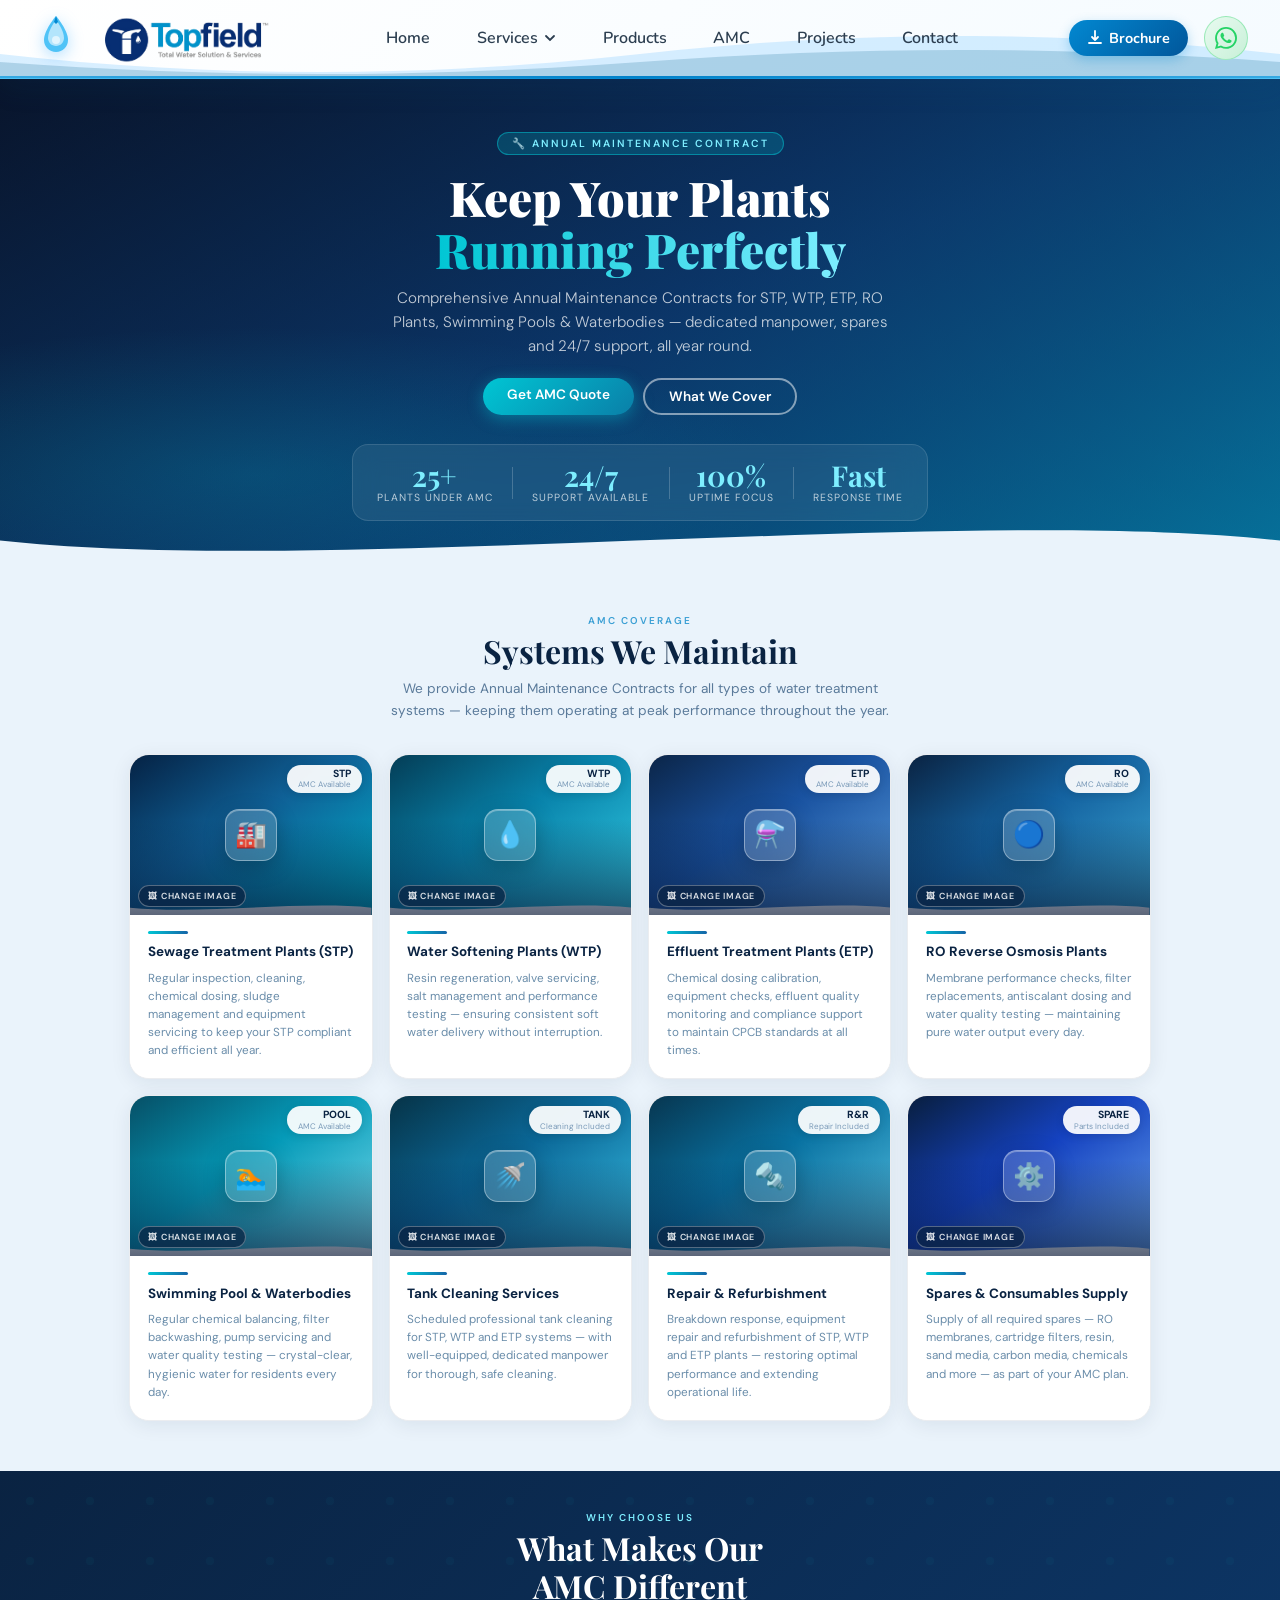
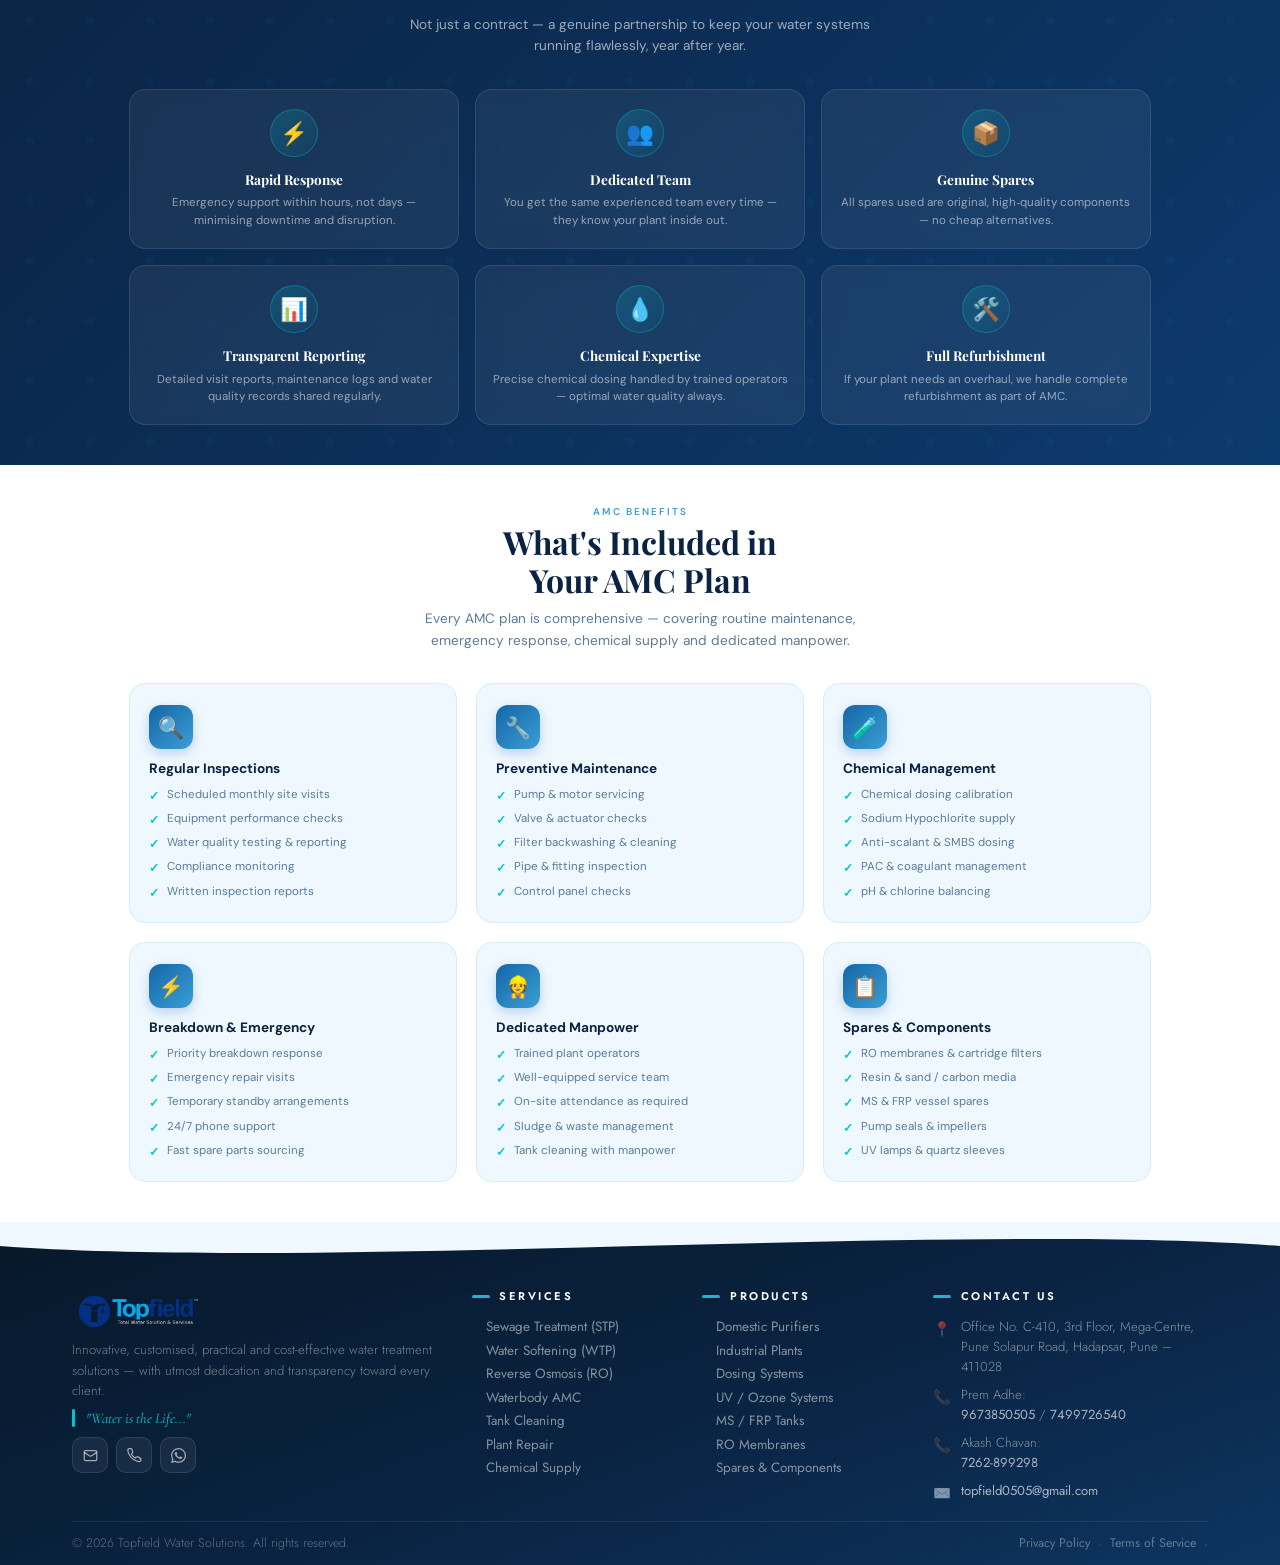
==== commit 1c6e58ec: "updated code" ====
--- a/AMC/amc.html
+++ b/AMC/amc.html
@@ -13,9 +13,9 @@
       --aqua:      #00c6d4;
       --teal:      #00a896;
       --white:     #f8fbff;
-      --card-img-h:  140px;          /* reduced */
-      --card-radius: 16px;            /* smaller */
-      --card-gap:    1rem;             /* compact */
+      --card-img-h:  140px;
+      --card-radius: 16px;
+      --card-gap:    1rem;
     }
 
     * { margin: 0; padding: 0; box-sizing: border-box; }
@@ -26,24 +26,36 @@
       background: var(--white);
       color: var(--blue-deep);
       overflow-x: hidden;
-      font-size: 14px;                /* smaller base */
+      font-size: 14px;
     }
 
     h1, h2, h3 { font-family: 'Playfair Display', serif; }
 
-    /* ── HERO (compact) ── */
+    /* ── HERO ── */
     .hero {
       position: relative;
       width: 100%;
-      min-height: 55vh;                /* reduced */
+      min-height: 55vh;
       overflow: hidden;
       display: flex;
       flex-direction: column;
       align-items: center;
       justify-content: center;
-      padding: 40px 1.2rem 40px;       /* smaller */
-    }
-
+      padding: 40px 1.2rem 40px;
+    }
+
+    /* ── Hero background video / image ── */
+    .hero-bg-video,
+    .hero-bg-image {
+      position: absolute;
+      inset: 0;
+      width: 100%;
+      height: 100%;
+      object-fit: cover;
+      z-index: 0;
+    }
+
+    /* Fallback gradient — shown when no video/image is used */
     .hero-fallback {
       position: absolute;
       inset: 0;
@@ -89,7 +101,7 @@
       z-index: 3;
       text-align: center;
       padding: 0 1.2rem;
-      max-width: 720px;                 /* narrower */
+      max-width: 720px;
     }
 
     .hero-badge {
@@ -97,22 +109,22 @@
       background: rgba(0,198,212,0.2);
       border: 1px solid rgba(0,198,212,0.5);
       color: #7eeeff;
-      font-size: 0.65rem;                /* smaller */
+      font-size: 0.65rem;
       font-weight: 600;
       letter-spacing: 2px;
       text-transform: uppercase;
-      padding: 4px 14px;                 /* smaller */
+      padding: 4px 14px;
       border-radius: 30px;
-      margin-bottom: 1rem;                /* less */
+      margin-bottom: 1rem;
       animation: fadeSlideDown 1s ease 0.2s both;
     }
 
     .hero h1 {
-      font-size: clamp(1.6rem, 3.8vw, 3rem);  /* smaller */
+      font-size: clamp(1.6rem, 3.8vw, 3rem);
       font-weight: 900;
       color: #fff;
       line-height: 1.1;
-      margin-bottom: 0.6rem;                 /* reduced */
+      margin-bottom: 0.6rem;
       animation: fadeSlideDown 1s ease 0.4s both;
     }
 
@@ -124,10 +136,10 @@
     }
 
     .hero-sub {
-      font-size: clamp(0.8rem, 1.6vw, 0.95rem);  /* smaller */
+      font-size: clamp(0.8rem, 1.6vw, 0.95rem);
       color: rgba(255,255,255,0.75);
-      max-width: 520px;                        /* reduced */
-      margin: 0 auto 1.2rem;                    /* less */
+      max-width: 520px;
+      margin: 0 auto 1.2rem;
       line-height: 1.6;
       font-weight: 300;
       animation: fadeSlideDown 1s ease 0.6s both;
@@ -135,7 +147,7 @@
 
     .hero-ctas {
       display: flex;
-      gap: 0.6rem;                           /* smaller */
+      gap: 0.6rem;
       justify-content: center;
       flex-wrap: wrap;
       animation: fadeSlideDown 1s ease 0.8s both;
@@ -144,10 +156,10 @@
     .btn-primary {
       background: linear-gradient(135deg, #00c6d4, #0a7fa8);
       color: #fff;
-      padding: 8px 24px;                     /* compact */
+      padding: 8px 24px;
       border-radius: 30px;
       font-weight: 600;
-      font-size: 0.85rem;                    /* smaller */
+      font-size: 0.85rem;
       text-decoration: none;
       transition: transform 0.3s, box-shadow 0.3s;
       box-shadow: 0 4px 16px rgba(0,198,212,0.4);
@@ -175,13 +187,13 @@
     .hero-stats {
       display: flex;
       justify-content: center;
-      gap: 1.2rem;                           /* reduced */
+      gap: 1.2rem;
       flex-wrap: wrap;
-      margin-top: 1.8rem;                     /* less */
-      padding: 1rem 1.5rem;                   /* compact */
+      margin-top: 1.8rem;
+      padding: 1rem 1.5rem;
       background: rgba(255,255,255,0.07);
       border: 1px solid rgba(255,255,255,0.12);
-      border-radius: 16px;                     /* smaller */
+      border-radius: 16px;
       backdrop-filter: blur(12px);
       animation: fadeSlideDown 1s ease 1s both;
     }
@@ -189,13 +201,13 @@
     .hero-stat { text-align: center; color: #fff; }
     .hero-stat .num {
       font-family: 'Playfair Display', serif;
-      font-size: 1.8rem;                      /* smaller */
+      font-size: 1.8rem;
       font-weight: 700;
       color: #7eeeff;
       line-height: 1;
     }
     .hero-stat .lbl {
-      font-size: 0.65rem;                       /* smaller */
+      font-size: 0.65rem;
       opacity: 0.7;
       letter-spacing: 1px;
       text-transform: uppercase;
@@ -203,84 +215,91 @@
     }
     .hero-stat-divider {
       width: 1px;
-      height: 32px;                            /* shorter */
+      height: 32px;
       background: rgba(255,255,255,0.2);
       align-self: center;
     }
 
-    /* ── SHARED SECTION (compact) ── */
-    section { padding: 40px 0; }                /* reduced from 70px */
+
+
+    /* ── SHARED SECTION ── */
+    section { padding: 40px 0; }
     .container { max-width: 1060px; margin: 0 auto; padding: 0 1.2rem; }
 
     .section-label {
       display: block;
-      font-size: 0.62rem;                       /* smaller */
+      font-size: 0.62rem;
       font-weight: 600;
       letter-spacing: 2px;
       text-transform: uppercase;
       color: var(--blue-light);
-      margin-bottom: 0.3rem;                     /* less */
+      margin-bottom: 0.3rem;
     }
     .section-title {
-      font-size: clamp(1.4rem, 2.8vw, 2rem);     /* reduced */
+      font-size: clamp(1.4rem, 2.8vw, 2rem);
       font-weight: 700;
       color: var(--blue-deep);
       line-height: 1.2;
-      margin-bottom: 0.5rem;                     /* less */
+      margin-bottom: 0.5rem;
     }
     .section-desc {
       color: #5a7a9a;
-      font-size: 0.85rem;                         /* smaller */
-      max-width: 500px;                           /* narrower */
+      font-size: 0.85rem;
+      max-width: 500px;
       line-height: 1.6;
     }
 
-    /* ══ WHAT WE COVER — service cards (compact) ══ */
+    /* ══ WHAT WE COVER — RESTYLED CARDS ══ */
     #covers { background: #eaf3fb; padding: 40px 0 50px; }
 
     .services-grid {
       display: grid;
       grid-template-columns: repeat(4, 1fr);
       gap: var(--card-gap);
-      margin-top: 2rem;                           /* less */
+      margin-top: 2rem;
       align-items: stretch;
     }
     @media (max-width: 1100px) { .services-grid { grid-template-columns: repeat(2,1fr); } }
     @media (max-width: 580px)  { .services-grid { grid-template-columns: 1fr; } }
 
+    /* ── NEW CARD STYLE ── */
     .service-card {
       background: #ffffff;
-      border-radius: var(--card-radius);
+      border-radius: 20px;
       overflow: hidden;
-      border: 1px solid rgba(10,35,66,0.06);
-      box-shadow: 0 2px 10px rgba(10,35,66,0.07);
+      border: 1px solid rgba(10,35,66,0.08);
+      box-shadow: 0 4px 20px rgba(10,35,66,0.08);
       display: flex;
       flex-direction: column;
       cursor: pointer;
       opacity: 0;
-      transform: translateY(36px);               /* less */
+      transform: translateY(36px);
       transition:
         opacity    0.6s ease,
         transform  0.6s cubic-bezier(0.23,1,0.32,1),
         box-shadow 0.35s ease;
+      position: relative;
     }
     .service-card.visible { opacity: 1; transform: translateY(0); }
-    .service-card:hover   { transform: translateY(-6px); box-shadow: 0 16px 40px rgba(10,35,66,0.15); }
-
+    .service-card:hover   { transform: translateY(-8px); box-shadow: 0 20px 48px rgba(10,35,66,0.16); }
+
+    /* card image area — now supports custom bg image */
     .card-img {
       position: relative;
       width: 100%;
-      height: var(--card-img-h);
+      height: 160px;
       flex-shrink: 0;
       overflow: hidden;
     }
     .card-img-bg {
       position: absolute; inset: 0;
-      background-size: cover; background-position: center;
-      transition: transform 0.5s cubic-bezier(0.23,1,0.32,1);
-    }
-    .service-card:hover .card-img-bg { transform: scale(1.05); }
-
+      background-size: cover;
+      background-position: center;
+      transition: transform 0.55s cubic-bezier(0.23,1,0.32,1);
+    }
+    .service-card:hover .card-img-bg { transform: scale(1.07); }
+
+    /* gradient fallbacks unchanged */
     .bg-stp    { background: linear-gradient(145deg, #052244 0%, #0f6096 45%, #00b4cc 100%); }
     .bg-wtp    { background: linear-gradient(145deg, #043d56 0%, #0882aa 45%, #36d2e8 100%); }
     .bg-ro     { background: linear-gradient(145deg, #0a2342 0%, #1462a0 45%, #3daad4 100%); }
@@ -290,17 +309,15 @@
     .bg-tank   { background: linear-gradient(145deg, #063347 0%, #0b6898 45%, #3bc5e8 100%); }
     .bg-spares { background: linear-gradient(145deg, #081e3e 0%, #1542c0 45%, #6ba8f0 100%); }
 
-    .card-img-bg::before {
+    /* overlay gradient on top of image for text readability */
+    .card-img::after {
       content: '';
-      position: absolute; bottom: -25px; left: -25px;
-      width: 150px; height: 150px; border-radius: 50%;
-      background: rgba(255,255,255,0.06);
-    }
-    .card-img-bg::after {
-      content: '';
-      position: absolute; top: -20px; right: -14px;
-      width: 100px; height: 100px; border-radius: 50%;
-      background: rgba(255,255,255,0.04);
+      position: absolute;
+      bottom: 0; left: 0; right: 0;
+      height: 60%;
+      background: linear-gradient(to top, rgba(5,20,50,0.65), transparent);
+      z-index: 2;
+      pointer-events: none;
     }
 
     .card-icon-wrap {
@@ -312,76 +329,90 @@
     .service-card:hover .card-icon-wrap { transform: translateY(-5px); }
 
     .card-icon {
-      width: 48px; height: 48px;               /* smaller */
-      border-radius: 12px;
-      background: rgba(255,255,255,0.17);
-      border: 1.5px solid rgba(255,255,255,0.36);
-      backdrop-filter: blur(12px);
-      -webkit-backdrop-filter: blur(12px);
+      width: 52px; height: 52px;
+      border-radius: 14px;
+      background: rgba(255,255,255,0.18);
+      border: 1.5px solid rgba(255,255,255,0.38);
+      backdrop-filter: blur(14px);
+      -webkit-backdrop-filter: blur(14px);
       display: flex; align-items: center; justify-content: center;
-      font-size: 1.5rem;                       /* smaller */
-      box-shadow: 0 5px 18px rgba(0,0,0,0.2), inset 0 1px 0 rgba(255,255,255,0.28);
-    }
-
+      font-size: 1.6rem;
+      box-shadow: 0 6px 22px rgba(0,0,0,0.22), inset 0 1px 0 rgba(255,255,255,0.3);
+    }
+
+    /* badge — top right */
     .card-badge {
-      position: absolute; top: 8px; right: 8px; z-index: 4;
+      position: absolute; top: 10px; right: 10px; z-index: 4;
       background: rgba(255,255,255,0.93);
       backdrop-filter: blur(8px); -webkit-backdrop-filter: blur(8px);
-      border-radius: 22px; padding: 3px 10px;
-      text-align: right; box-shadow: 0 2px 6px rgba(0,0,0,0.1); line-height: 1;
+      border-radius: 22px; padding: 3px 11px;
+      text-align: right; box-shadow: 0 2px 8px rgba(0,0,0,0.12); line-height: 1;
     }
     .card-badge b     { display: block; font-size: 0.65rem; font-weight: 700; color: var(--blue-deep); line-height: 1.2; }
     .card-badge small { display: block; font-size: 0.5rem;  font-weight: 400; color: #7a9ab8; line-height: 1.2; }
 
-    .card-dots {
-      position: absolute; bottom: 8px; left: 50%;
-      transform: translateX(-50%);
-      display: flex; gap: 3px; z-index: 4;
-    }
-    .card-dot { width: 4px; height: 4px; border-radius: 50%; background: rgba(255,255,255,0.45); }
-    .card-dot.active { background: #fff; width: 12px; border-radius: 2px; }
+    /* image changer button — bottom-left of card image */
+    .card-img-changer {
+      position: absolute; bottom: 8px; left: 8px; z-index: 5;
+    }
+    .card-img-changer label {
+      display: inline-flex;
+      align-items: center;
+      gap: 4px;
+      background: rgba(10,35,66,0.7);
+      border: 1px solid rgba(255,255,255,0.3);
+      color: rgba(255,255,255,0.85);
+      font-size: 0.55rem;
+      font-weight: 600;
+      letter-spacing: 0.8px;
+      text-transform: uppercase;
+      padding: 4px 9px;
+      border-radius: 14px;
+      cursor: pointer;
+      backdrop-filter: blur(8px);
+      transition: background 0.25s;
+      font-family: 'DM Sans', sans-serif;
+    }
+    .card-img-changer label:hover { background: rgba(0,198,212,0.35); border-color: rgba(0,198,212,0.6); }
+    .card-img-changer input[type="file"] { display: none; }
 
     .card-wave {
       position: absolute; bottom: 0; left: 0;
       width: 100%; z-index: 2; line-height: 0;
     }
 
+    /* card body — cleaner */
     .card-body {
-      padding: 0.9rem 1rem 1.1rem;              /* tighter */
-      display: flex; flex-direction: column; flex: 1;
-    }
+      padding: 1rem 1.1rem 1.2rem;
+      display: flex;
+      flex-direction: column;
+      flex: 1;
+      background: #fff;
+    }
+
+    /* thin accent line at top of card body */
+    .card-body::before {
+      content: '';
+      display: block;
+      height: 3px;
+      width: 40px;
+      background: linear-gradient(90deg, var(--aqua), var(--blue-mid));
+      border-radius: 2px;
+      margin-bottom: 0.6rem;
+    }
+
     .card-body h3 {
       font-family: 'DM Sans', sans-serif;
-      font-size: 0.82rem; font-weight: 700;     /* smaller */
-      color: var(--blue-deep); line-height: 1.3;
-      margin-bottom: 0.4rem;
+      font-size: 0.84rem; font-weight: 700;
+      color: var(--blue-deep); line-height: 1.35;
+      margin-bottom: 0.45rem;
     }
     .card-body p {
-      font-size: 0.72rem; color: #6a8daa;       /* smaller */
-      line-height: 1.5; flex: 1; margin-bottom: 0.7rem;
-    }
-    .card-divider {
-      height: 1px;
-      background: linear-gradient(90deg, #ddeaf5, transparent);
-      margin-bottom: 0.6rem;
-    }
-    .card-cta {
-      display: block; width: 100%;
-      background: var(--blue-deep);
-      color: #fff; text-align: center;
-      padding: 7px; border-radius: 8px;          /* smaller */
-      font-size: 0.75rem; font-weight: 600;
-      text-decoration: none; letter-spacing: 0.3px;
-      transition: background 0.3s, transform 0.2s, box-shadow 0.3s;
-      box-shadow: 0 3px 8px rgba(10,35,66,0.18); flex-shrink: 0;
-    }
-    .card-cta:hover {
-      background: var(--blue-mid);
-      transform: translateY(-2px);
-      box-shadow: 0 5px 14px rgba(21,101,168,0.3);
-    }
-
-    /* ══ WHAT'S INCLUDED — checklist cards (compact) ══ */
+      font-size: 0.73rem; color: #6a8daa;
+      line-height: 1.55; flex: 1;
+    }
+
+    /* ══ WHAT'S INCLUDED ══ */
     #included { background: #fff; padding: 40px 0; }
 
     .included-grid {
@@ -414,7 +445,7 @@
     .included-card.visible { opacity: 1; transform: translateY(0); }
 
     .included-card-icon {
-      width: 44px; height: 44px; border-radius: 12px;   /* smaller */
+      width: 44px; height: 44px; border-radius: 12px;
       background: linear-gradient(135deg, var(--blue-mid), var(--blue-light));
       display: flex; align-items: center; justify-content: center;
       font-size: 1.3rem; margin-bottom: 0.7rem;
@@ -422,7 +453,7 @@
     }
     .included-card h3 {
       font-family: 'DM Sans', sans-serif;
-      font-size: 0.85rem; font-weight: 700;            /* smaller */
+      font-size: 0.85rem; font-weight: 700;
       color: var(--blue-deep); margin-bottom: 0.6rem;
     }
     .included-list { list-style: none; display: flex; flex-direction: column; gap: 0.4rem; }
@@ -436,53 +467,7 @@
       flex-shrink: 0; margin-top: 1px;
     }
 
-    /* ══ HOW IT WORKS (compact) ══ */
-    #how { background: #eaf3fb; }
-
-    .how-grid {
-      display: grid;
-      grid-template-columns: repeat(4, 1fr);
-      gap: 1.2rem;
-      margin-top: 2rem;
-      position: relative;
-    }
-    .how-grid::before {
-      content: '';
-      position: absolute;
-      top: 30px; left: 12.5%; right: 12.5%; height: 2px;
-      background: linear-gradient(90deg, transparent, rgba(0,198,212,0.35), rgba(0,198,212,0.35), transparent);
-    }
-    @media (max-width: 768px) { .how-grid { grid-template-columns: repeat(2,1fr); } .how-grid::before { display: none; } }
-    @media (max-width: 480px) { .how-grid { grid-template-columns: 1fr; } }
-
-    .how-step {
-      text-align: center;
-      opacity: 0; transform: translateY(30px);
-      transition: opacity 0.6s ease, transform 0.6s ease;
-    }
-    .how-step.visible { opacity: 1; transform: translateY(0); }
-    .how-bubble {
-      width: 60px; height: 60px; border-radius: 50%;    /* smaller */
-      margin: 0 auto 1rem;
-      background: rgba(0,198,212,0.1);
-      border: 2px solid rgba(0,198,212,0.35);
-      display: flex; align-items: center; justify-content: center;
-      font-size: 1.4rem;
-      box-shadow: 0 0 0 5px rgba(0,198,212,0.06);
-      transition: all 0.3s;
-    }
-    .how-step:hover .how-bubble {
-      background: rgba(0,198,212,0.2);
-      box-shadow: 0 0 0 8px rgba(0,198,212,0.1), 0 6px 18px rgba(0,198,212,0.3);
-    }
-    .how-num { font-size: 0.5rem; font-weight: 700; letter-spacing: 1.5px; text-transform: uppercase; color: var(--blue-light); margin-bottom: 0.2rem; }
-    .how-step h3 {
-      font-family: 'DM Sans', sans-serif;
-      font-size: 0.82rem; font-weight: 700; color: var(--blue-deep); margin-bottom: 0.3rem;
-    }
-    .how-step p { color: #6a8daa; font-size: 0.72rem; line-height: 1.5; }
-
-    /* ══ WHY US (dark) — 3 per row, minimized ══ */
+    /* ══ WHY US ══ */
     #why {
       background: linear-gradient(135deg, var(--blue-deep) 0%, #0d3a6e 100%);
       position: relative; overflow: hidden;
@@ -497,7 +482,7 @@
 
     .why-grid {
       display: grid;
-      grid-template-columns: repeat(3, 1fr);        /* exactly 3 per row */
+      grid-template-columns: repeat(3, 1fr);
       gap: 1rem;
       margin-top: 2rem;
     }
@@ -507,16 +492,16 @@
     .why-card {
       background: rgba(255,255,255,0.06);
       border: 1px solid rgba(255,255,255,0.1);
-      border-radius: 16px; 
-      padding: 1.2rem 1rem;                         /* compact */
+      border-radius: 16px;
+      padding: 1.2rem 1rem;
       text-align: center;
-      transition: all 0.3s; 
+      transition: all 0.3s;
       backdrop-filter: blur(10px);
     }
-    .why-card:hover { 
-      background: rgba(0,198,212,0.12); 
-      border-color: rgba(0,198,212,0.4); 
-      transform: translateY(-3px); 
+    .why-card:hover {
+      background: rgba(0,198,212,0.12);
+      border-color: rgba(0,198,212,0.4);
+      transform: translateY(-3px);
     }
     .why-icon {
       width: 48px; height: 48px; border-radius: 50%;
@@ -525,18 +510,10 @@
       display: flex; align-items: center; justify-content: center;
       font-size: 1.4rem; margin: 0 auto 0.8rem;
     }
-    .why-card h3 { 
-      color: #fff; 
-      font-size: 0.85rem; 
-      margin-bottom: 0.4rem; 
-    }
-    .why-card p  { 
-      color: rgba(255,255,255,0.55); 
-      font-size: 0.72rem; 
-      line-height: 1.5; 
-    }
-
-    /* ══ ABOUT — compact ══ */
+    .why-card h3 { color: #fff; font-size: 0.85rem; margin-bottom: 0.4rem; }
+    .why-card p  { color: rgba(255,255,255,0.55); font-size: 0.72rem; line-height: 1.5; }
+
+    /* ══ ABOUT ══ */
     #about {
       background: #f0f8ff;
       position: relative;
@@ -641,67 +618,67 @@
       text-transform: uppercase; letter-spacing: 1px; display: block; margin-top: 2px;
     }
 
-    /* ══ CONTACT — MINIMIZED & COMPACT (modified only this section) ══ */
+    /* ══ CONTACT ══ */
     #contact { background: #f0f8ff; }
     .contact-grid {
       display: grid;
       grid-template-columns: 1fr 1.2fr;
-      gap: 1.5rem;                    /* reduced from 2rem */
-      margin-top: 1.5rem;              /* reduced from 2rem */
+      gap: 1.5rem;
+      margin-top: 1.5rem;
     }
     @media (max-width: 768px) { .contact-grid { grid-template-columns: 1fr; gap: 1.2rem; } }
 
-    .contact-info-item { 
-      display: flex; 
-      gap: 0.6rem;                    /* smaller */
-      align-items: flex-start; 
-      margin-bottom: 0.9rem;           /* reduced */
+    .contact-info-item {
+      display: flex;
+      gap: 0.6rem;
+      align-items: flex-start;
+      margin-bottom: 0.9rem;
     }
     .contact-info-item .icon-wrap {
-      width: 32px; height: 32px;       /* smaller */
-      border-radius: 6px;              /* smaller */
+      width: 32px; height: 32px;
+      border-radius: 6px;
       background: linear-gradient(135deg, var(--blue-mid), var(--blue-light));
       display: flex; align-items: center; justify-content: center;
-      font-size: 0.9rem;               /* smaller */
+      font-size: 0.9rem;
       flex-shrink: 0;
     }
-    .contact-info-item .text strong { 
-      display: block; 
-      font-size: 0.65rem;              /* smaller */
-      text-transform: uppercase; 
-      letter-spacing: 0.5px; 
-      color: #9ab8d0; 
-      margin-bottom: 1px; 
-    }
-    .contact-info-item .text span  { 
-      font-size: 0.75rem;              /* smaller */
-      color: var(--blue-deep); 
-      font-weight: 500; 
+    .contact-info-item .text strong {
+      display: block;
+      font-size: 0.65rem;
+      text-transform: uppercase;
+      letter-spacing: 0.5px;
+      color: #9ab8d0;
+      margin-bottom: 1px;
+    }
+    .contact-info-item .text span  {
+      font-size: 0.75rem;
+      color: var(--blue-deep);
+      font-weight: 500;
     }
 
     .contact-form {
-      background: #fff; 
-      border-radius: 14px;              /* smaller */
-      padding: 1.2rem;                  /* reduced from 1.5rem */
+      background: #fff;
+      border-radius: 14px;
+      padding: 1.2rem;
       box-shadow: 0 4px 16px rgba(10,35,66,0.08);
     }
-    .contact-form h3 { 
-      font-size: 1.1rem;                /* smaller */
-      margin-bottom: 0.8rem;            /* less */
-      color: var(--blue-deep); 
-    }
-    .form-group { margin-bottom: 0.6rem; }  /* reduced */
+    .contact-form h3 {
+      font-size: 1.1rem;
+      margin-bottom: 0.8rem;
+      color: var(--blue-deep);
+    }
+    .form-group { margin-bottom: 0.6rem; }
     .form-group input,
     .form-group textarea,
     .form-group select {
-      width: 100%; 
-      padding: 8px 10px;                 /* smaller */
-      border: 1.5px solid #d0e4f0; 
-      border-radius: 6px;                /* smaller */
-      font-family: 'DM Sans', sans-serif; 
-      font-size: 0.75rem;                /* smaller */
-      color: var(--blue-deep); 
-      background: #f8fbff; 
+      width: 100%;
+      padding: 8px 10px;
+      border: 1.5px solid #d0e4f0;
+      border-radius: 6px;
+      font-family: 'DM Sans', sans-serif;
+      font-size: 0.75rem;
+      color: var(--blue-deep);
+      background: #f8fbff;
       outline: none;
       transition: border-color 0.3s, box-shadow 0.3s;
     }
@@ -712,34 +689,34 @@
       box-shadow: 0 0 0 3px rgba(59,159,212,0.15);
       background: #fff;
     }
-    .form-group textarea { 
-      resize: vertical; 
-      min-height: 60px;                  /* shorter */
-    }
-    .form-row { 
-      display: grid; 
-      grid-template-columns: 1fr 1fr; 
-      gap: 0.5rem;                       /* smaller */
+    .form-group textarea {
+      resize: vertical;
+      min-height: 60px;
+    }
+    .form-row {
+      display: grid;
+      grid-template-columns: 1fr 1fr;
+      gap: 0.5rem;
     }
     @media (max-width: 480px) { .form-row { grid-template-columns: 1fr; } }
 
     .btn-submit {
       width: 100%;
       background: linear-gradient(135deg, var(--blue-mid), var(--blue-light));
-      color: #fff; 
-      padding: 8px;                       /* smaller */
-      border-radius: 6px;                  /* smaller */
+      color: #fff;
+      padding: 8px;
+      border-radius: 6px;
       border: none;
-      font-family: 'DM Sans', sans-serif; 
-      font-size: 0.8rem;                   /* smaller */
+      font-family: 'DM Sans', sans-serif;
+      font-size: 0.8rem;
       font-weight: 600;
-      cursor: pointer; 
-      transition: all 0.3s; 
-      margin-top: 0.4rem;                   /* reduced */
-    }
-    .btn-submit:hover { 
-      transform: translateY(-2px); 
-      box-shadow: 0 4px 10px rgba(21,101,168,0.35); 
+      cursor: pointer;
+      transition: all 0.3s;
+      margin-top: 0.4rem;
+    }
+    .btn-submit:hover {
+      transform: translateY(-2px);
+      box-shadow: 0 4px 10px rgba(21,101,168,0.35);
     }
 
     /* ── SCROLL ANIMATIONS ── */
@@ -750,7 +727,7 @@
     .reveal-right { opacity: 0; transform: translateX(25px); transition: opacity 0.7s ease, transform 0.7s ease; }
     .reveal-right.visible { opacity: 1; transform: translateX(0); }
 
-    /* ── SCROLL TO TOP (compact) ── */
+    /* ── SCROLL TO TOP ── */
     #scrollTop {
       position: fixed; bottom: 1.2rem; right: 1.2rem;
       width: 38px; height: 38px;
@@ -764,7 +741,6 @@
     #scrollTop:hover { transform: scale(1.1) translateY(-2px); }
     #scrollTop.show  { display: flex; }
 
-    /* ── RESPONSIVE ── */
     @media (max-width: 768px) {
       .hero-stats { gap: 0.8rem; }
       .hero-stat-divider { display: none; }
@@ -781,8 +757,38 @@
 
   <!-- ══════════════════════════════════════ HERO ══════════════════════════════════════ -->
   <section class="hero" id="home">
+    <!-- ═══════════════════════════════════════════════════════════
+         HERO BACKGROUND — choose ONE option:
+
+         OPTION A — Video background:
+           Uncomment the <video> tag below and set src="your-video.mp4"
+           Comment out the <img> tag and the .hero-fallback div.
+
+         OPTION B — Image background:
+           Uncomment the <img> tag below and set src="your-image.jpg"
+           Comment out the <video> tag and the .hero-fallback div.
+
+         OPTION C — Keep default gradient (no media):
+           Leave both <video> and <img> commented out.
+         ═══════════════════════════════════════════════════════════ -->
+
+    <!-- OPTION A: Video background — replace src with your video file path -->
+    <!--
+    <video class="hero-bg-video" autoplay muted loop playsinline>
+      <source src="your-video.mp4" type="video/mp4">
+    </video>
+    -->
+
+    <!-- OPTION B: Image background — replace src with your image file path -->
+    <!--
+    <img class="hero-bg-image" src="your-image.jpg" alt=""/>
+    -->
+
+    <!-- OPTION C: Default gradient fallback (remove this if using video or image above) -->
     <div class="hero-fallback"></div>
+
     <div class="hero-overlay"></div>
+
     <div class="hero-content">
       <div class="hero-badge">🔧 Annual Maintenance Contract</div>
       <h1>Keep Your Plants<br/><span>Running Perfectly</span></h1>
@@ -801,6 +807,9 @@
         <div class="hero-stat"><div class="num">Fast</div><div class="lbl">Response Time</div></div>
       </div>
     </div>
+
+
+
     <svg class="hero-wave" viewBox="0 0 1440 80" preserveAspectRatio="none" xmlns="http://www.w3.org/2000/svg">
       <path d="M0,40 C360,80 1080,0 1440,40 L1440,80 L0,80 Z" fill="#eaf3fb"/>
     </svg>
@@ -818,47 +827,162 @@
       <div class="services-grid">
         <!-- STP -->
         <div class="service-card" style="transition-delay: 0.05s">
-          <div class="card-img"><div class="card-img-bg bg-stp"></div><div class="card-icon-wrap"><div class="card-icon">🏭</div></div><div class="card-badge"><b>STP</b><small>AMC Available</small></div><div class="card-dots"><div class="card-dot active"></div><div class="card-dot"></div><div class="card-dot"></div></div><svg class="card-wave" viewBox="0 0 400 28" preserveAspectRatio="none" xmlns="http://www.w3.org/2000/svg"><path d="M0,16 C120,28 280,4 400,16 L400,28 L0,28 Z" fill="#fff"/></svg></div>
-          <div class="card-body"><h3>Sewage Treatment Plants (STP)</h3><p>Regular inspection, cleaning, chemical dosing, sludge management and equipment servicing to keep your STP compliant and efficient all year.</p><div class="card-divider"></div><a href="#contact" class="card-cta">Get STP AMC →</a></div>
+          <div class="card-img">
+            <div class="card-img-bg bg-stp" id="cardBg-stp"></div>
+            <div class="card-icon-wrap"><div class="card-icon">🏭</div></div>
+            <div class="card-badge"><b>STP</b><small>AMC Available</small></div>
+            <div class="card-img-changer">
+              <label for="cardFile-stp">🖼 Change Image</label>
+              <input type="file" id="cardFile-stp" accept="image/*" data-target="cardBg-stp"/>
+            </div>
+            <svg class="card-wave" viewBox="0 0 400 28" preserveAspectRatio="none" xmlns="http://www.w3.org/2000/svg"><path d="M0,16 C120,28 280,4 400,16 L400,28 L0,28 Z" fill="#fff"/></svg>
+          </div>
+          <div class="card-body">
+            <h3>Sewage Treatment Plants (STP)</h3>
+            <p>Regular inspection, cleaning, chemical dosing, sludge management and equipment servicing to keep your STP compliant and efficient all year.</p>
+          </div>
         </div>
         <!-- WTP -->
         <div class="service-card" style="transition-delay: 0.10s">
-          <div class="card-img"><div class="card-img-bg bg-wtp"></div><div class="card-icon-wrap"><div class="card-icon">💧</div></div><div class="card-badge"><b>WTP</b><small>AMC Available</small></div><div class="card-dots"><div class="card-dot active"></div><div class="card-dot"></div><div class="card-dot"></div></div><svg class="card-wave" viewBox="0 0 400 28" preserveAspectRatio="none" xmlns="http://www.w3.org/2000/svg"><path d="M0,16 C120,28 280,4 400,16 L400,28 L0,28 Z" fill="#fff"/></svg></div>
-          <div class="card-body"><h3>Water Softening Plants (WTP)</h3><p>Resin regeneration, valve servicing, salt management and performance testing — ensuring consistent soft water delivery without interruption.</p><div class="card-divider"></div><a href="#contact" class="card-cta">Get WTP AMC →</a></div>
+          <div class="card-img">
+            <div class="card-img-bg bg-wtp" id="cardBg-wtp"></div>
+            <div class="card-icon-wrap"><div class="card-icon">💧</div></div>
+            <div class="card-badge"><b>WTP</b><small>AMC Available</small></div>
+            <div class="card-img-changer">
+              <label for="cardFile-wtp">🖼 Change Image</label>
+              <input type="file" id="cardFile-wtp" accept="image/*" data-target="cardBg-wtp"/>
+            </div>
+            <svg class="card-wave" viewBox="0 0 400 28" preserveAspectRatio="none" xmlns="http://www.w3.org/2000/svg"><path d="M0,16 C120,28 280,4 400,16 L400,28 L0,28 Z" fill="#fff"/></svg>
+          </div>
+          <div class="card-body">
+            <h3>Water Softening Plants (WTP)</h3>
+            <p>Resin regeneration, valve servicing, salt management and performance testing — ensuring consistent soft water delivery without interruption.</p>
+          </div>
         </div>
         <!-- ETP -->
         <div class="service-card" style="transition-delay: 0.15s">
-          <div class="card-img"><div class="card-img-bg bg-repair"></div><div class="card-icon-wrap"><div class="card-icon">⚗️</div></div><div class="card-badge"><b>ETP</b><small>AMC Available</small></div><div class="card-dots"><div class="card-dot active"></div><div class="card-dot"></div><div class="card-dot"></div></div><svg class="card-wave" viewBox="0 0 400 28" preserveAspectRatio="none" xmlns="http://www.w3.org/2000/svg"><path d="M0,16 C120,28 280,4 400,16 L400,28 L0,28 Z" fill="#fff"/></svg></div>
-          <div class="card-body"><h3>Effluent Treatment Plants (ETP)</h3><p>Chemical dosing calibration, equipment checks, effluent quality monitoring and compliance support to maintain CPCB standards at all times.</p><div class="card-divider"></div><a href="#contact" class="card-cta">Get ETP AMC →</a></div>
+          <div class="card-img">
+            <div class="card-img-bg bg-repair" id="cardBg-etp"></div>
+            <div class="card-icon-wrap"><div class="card-icon">⚗️</div></div>
+            <div class="card-badge"><b>ETP</b><small>AMC Available</small></div>
+            <div class="card-img-changer">
+              <label for="cardFile-etp">🖼 Change Image</label>
+              <input type="file" id="cardFile-etp" accept="image/*" data-target="cardBg-etp"/>
+            </div>
+            <svg class="card-wave" viewBox="0 0 400 28" preserveAspectRatio="none" xmlns="http://www.w3.org/2000/svg"><path d="M0,16 C120,28 280,4 400,16 L400,28 L0,28 Z" fill="#fff"/></svg>
+          </div>
+          <div class="card-body">
+            <h3>Effluent Treatment Plants (ETP)</h3>
+            <p>Chemical dosing calibration, equipment checks, effluent quality monitoring and compliance support to maintain CPCB standards at all times.</p>
+          </div>
         </div>
         <!-- RO -->
         <div class="service-card" style="transition-delay: 0.20s">
-          <div class="card-img"><div class="card-img-bg bg-ro"></div><div class="card-icon-wrap"><div class="card-icon">🔵</div></div><div class="card-badge"><b>RO</b><small>AMC Available</small></div><div class="card-dots"><div class="card-dot active"></div><div class="card-dot"></div><div class="card-dot"></div></div><svg class="card-wave" viewBox="0 0 400 28" preserveAspectRatio="none" xmlns="http://www.w3.org/2000/svg"><path d="M0,16 C120,28 280,4 400,16 L400,28 L0,28 Z" fill="#fff"/></svg></div>
-          <div class="card-body"><h3>RO Reverse Osmosis Plants</h3><p>Membrane performance checks, filter replacements, antiscalant dosing and water quality testing — maintaining pure water output every day.</p><div class="card-divider"></div><a href="#contact" class="card-cta">Get RO AMC →</a></div>
+          <div class="card-img">
+            <div class="card-img-bg bg-ro" id="cardBg-ro"></div>
+            <div class="card-icon-wrap"><div class="card-icon">🔵</div></div>
+            <div class="card-badge"><b>RO</b><small>AMC Available</small></div>
+            <div class="card-img-changer">
+              <label for="cardFile-ro">🖼 Change Image</label>
+              <input type="file" id="cardFile-ro" accept="image/*" data-target="cardBg-ro"/>
+            </div>
+            <svg class="card-wave" viewBox="0 0 400 28" preserveAspectRatio="none" xmlns="http://www.w3.org/2000/svg"><path d="M0,16 C120,28 280,4 400,16 L400,28 L0,28 Z" fill="#fff"/></svg>
+          </div>
+          <div class="card-body">
+            <h3>RO Reverse Osmosis Plants</h3>
+            <p>Membrane performance checks, filter replacements, antiscalant dosing and water quality testing — maintaining pure water output every day.</p>
+          </div>
         </div>
       </div>
 
       <div class="services-grid" style="margin-top: var(--card-gap);">
         <!-- Pool -->
         <div class="service-card" style="transition-delay: 0.05s">
-          <div class="card-img"><div class="card-img-bg bg-pool"></div><div class="card-icon-wrap"><div class="card-icon">🏊</div></div><div class="card-badge"><b>POOL</b><small>AMC Available</small></div><div class="card-dots"><div class="card-dot active"></div><div class="card-dot"></div><div class="card-dot"></div></div><svg class="card-wave" viewBox="0 0 400 28" preserveAspectRatio="none" xmlns="http://www.w3.org/2000/svg"><path d="M0,16 C120,28 280,4 400,16 L400,28 L0,28 Z" fill="#fff"/></svg></div>
-          <div class="card-body"><h3>Swimming Pool &amp; Waterbodies</h3><p>Regular chemical balancing, filter backwashing, pump servicing and water quality testing — crystal-clear, hygienic water for residents every day.</p><div class="card-divider"></div><a href="#contact" class="card-cta">Get Pool AMC →</a></div>
+          <div class="card-img">
+            <div class="card-img-bg bg-pool" id="cardBg-pool"></div>
+            <div class="card-icon-wrap"><div class="card-icon">🏊</div></div>
+            <div class="card-badge"><b>POOL</b><small>AMC Available</small></div>
+            <div class="card-img-changer">
+              <label for="cardFile-pool">🖼 Change Image</label>
+              <input type="file" id="cardFile-pool" accept="image/*" data-target="cardBg-pool"/>
+            </div>
+            <svg class="card-wave" viewBox="0 0 400 28" preserveAspectRatio="none" xmlns="http://www.w3.org/2000/svg"><path d="M0,16 C120,28 280,4 400,16 L400,28 L0,28 Z" fill="#fff"/></svg>
+          </div>
+          <div class="card-body">
+            <h3>Swimming Pool &amp; Waterbodies</h3>
+            <p>Regular chemical balancing, filter backwashing, pump servicing and water quality testing — crystal-clear, hygienic water for residents every day.</p>
+          </div>
         </div>
         <!-- Tank Cleaning -->
         <div class="service-card" style="transition-delay: 0.10s">
-          <div class="card-img"><div class="card-img-bg bg-tank"></div><div class="card-icon-wrap"><div class="card-icon">🚿</div></div><div class="card-badge"><b>TANK</b><small>Cleaning Included</small></div><div class="card-dots"><div class="card-dot active"></div><div class="card-dot"></div><div class="card-dot"></div></div><svg class="card-wave" viewBox="0 0 400 28" preserveAspectRatio="none" xmlns="http://www.w3.org/2000/svg"><path d="M0,16 C120,28 280,4 400,16 L400,28 L0,28 Z" fill="#fff"/></svg></div>
-          <div class="card-body"><h3>Tank Cleaning Services</h3><p>Scheduled professional tank cleaning for STP, WTP and ETP systems — with well-equipped, dedicated manpower for thorough, safe cleaning.</p><div class="card-divider"></div><a href="#contact" class="card-cta">Get Tank AMC →</a></div>
+          <div class="card-img">
+            <div class="card-img-bg bg-tank" id="cardBg-tank"></div>
+            <div class="card-icon-wrap"><div class="card-icon">🚿</div></div>
+            <div class="card-badge"><b>TANK</b><small>Cleaning Included</small></div>
+            <div class="card-img-changer">
+              <label for="cardFile-tank">🖼 Change Image</label>
+              <input type="file" id="cardFile-tank" accept="image/*" data-target="cardBg-tank"/>
+            </div>
+            <svg class="card-wave" viewBox="0 0 400 28" preserveAspectRatio="none" xmlns="http://www.w3.org/2000/svg"><path d="M0,16 C120,28 280,4 400,16 L400,28 L0,28 Z" fill="#fff"/></svg>
+          </div>
+          <div class="card-body">
+            <h3>Tank Cleaning Services</h3>
+            <p>Scheduled professional tank cleaning for STP, WTP and ETP systems — with well-equipped, dedicated manpower for thorough, safe cleaning.</p>
+          </div>
         </div>
         <!-- Repair & Refurbishment -->
         <div class="service-card" style="transition-delay: 0.15s">
-          <div class="card-img"><div class="card-img-bg bg-chem"></div><div class="card-icon-wrap"><div class="card-icon">🔩</div></div><div class="card-badge"><b>R&amp;R</b><small>Repair Included</small></div><div class="card-dots"><div class="card-dot active"></div><div class="card-dot"></div><div class="card-dot"></div></div><svg class="card-wave" viewBox="0 0 400 28" preserveAspectRatio="none" xmlns="http://www.w3.org/2000/svg"><path d="M0,16 C120,28 280,4 400,16 L400,28 L0,28 Z" fill="#fff"/></svg></div>
-          <div class="card-body"><h3>Repair &amp; Refurbishment</h3><p>Breakdown response, equipment repair and refurbishment of STP, WTP and ETP plants — restoring optimal performance and extending operational life.</p><div class="card-divider"></div><a href="#contact" class="card-cta">Get Repair AMC →</a></div>
+          <div class="card-img">
+            <div class="card-img-bg bg-chem" id="cardBg-repair"></div>
+            <div class="card-icon-wrap"><div class="card-icon">🔩</div></div>
+            <div class="card-badge"><b>R&amp;R</b><small>Repair Included</small></div>
+            <div class="card-img-changer">
+              <label for="cardFile-repair">🖼 Change Image</label>
+              <input type="file" id="cardFile-repair" accept="image/*" data-target="cardBg-repair"/>
+            </div>
+            <svg class="card-wave" viewBox="0 0 400 28" preserveAspectRatio="none" xmlns="http://www.w3.org/2000/svg"><path d="M0,16 C120,28 280,4 400,16 L400,28 L0,28 Z" fill="#fff"/></svg>
+          </div>
+          <div class="card-body">
+            <h3>Repair &amp; Refurbishment</h3>
+            <p>Breakdown response, equipment repair and refurbishment of STP, WTP and ETP plants — restoring optimal performance and extending operational life.</p>
+          </div>
         </div>
         <!-- Spares Supply -->
         <div class="service-card" style="transition-delay: 0.20s">
-          <div class="card-img"><div class="card-img-bg bg-spares"></div><div class="card-icon-wrap"><div class="card-icon">⚙️</div></div><div class="card-badge"><b>SPARE</b><small>Parts Included</small></div><div class="card-dots"><div class="card-dot active"></div><div class="card-dot"></div><div class="card-dot"></div></div><svg class="card-wave" viewBox="0 0 400 28" preserveAspectRatio="none" xmlns="http://www.w3.org/2000/svg"><path d="M0,16 C120,28 280,4 400,16 L400,28 L0,28 Z" fill="#fff"/></svg></div>
-          <div class="card-body"><h3>Spares &amp; Consumables Supply</h3><p>Supply of all required spares — RO membranes, cartridge filters, resin, sand media, carbon media, chemicals and more — as part of your AMC plan.</p><div class="card-divider"></div><a href="#contact" class="card-cta">Know More →</a></div>
-        </div>
+          <div class="card-img">
+            <div class="card-img-bg bg-spares" id="cardBg-spares"></div>
+            <div class="card-icon-wrap"><div class="card-icon">⚙️</div></div>
+            <div class="card-badge"><b>SPARE</b><small>Parts Included</small></div>
+            <div class="card-img-changer">
+              <label for="cardFile-spares">🖼 Change Image</label>
+              <input type="file" id="cardFile-spares" accept="image/*" data-target="cardBg-spares"/>
+            </div>
+            <svg class="card-wave" viewBox="0 0 400 28" preserveAspectRatio="none" xmlns="http://www.w3.org/2000/svg"><path d="M0,16 C120,28 280,4 400,16 L400,28 L0,28 Z" fill="#fff"/></svg>
+          </div>
+          <div class="card-body">
+            <h3>Spares &amp; Consumables Supply</h3>
+            <p>Supply of all required spares — RO membranes, cartridge filters, resin, sand media, carbon media, chemicals and more — as part of your AMC plan.</p>
+          </div>
+        </div>
+      </div>
+    </div>
+  </section>
+
+  <!-- ══════════════════════════════════════ WHY US ════════════════════════════════════ -->
+  <section id="why">
+    <div class="container">
+      <div style="text-align: center;" class="reveal">
+        <span class="section-label">Why Choose Us</span>
+        <h2 class="section-title">What Makes Our<br/>AMC Different</h2>
+        <p class="section-desc" style="margin: 0 auto;">Not just a contract — a genuine partnership to keep your water systems running flawlessly, year after year.</p>
+      </div>
+      <div class="why-grid">
+        <div class="why-card"><div class="why-icon">⚡</div><h3>Rapid Response</h3><p>Emergency support within hours, not days — minimising downtime and disruption.</p></div>
+        <div class="why-card"><div class="why-icon">👥</div><h3>Dedicated Team</h3><p>You get the same experienced team every time — they know your plant inside out.</p></div>
+        <div class="why-card"><div class="why-icon">📦</div><h3>Genuine Spares</h3><p>All spares used are original, high‑quality components — no cheap alternatives.</p></div>
+        <div class="why-card"><div class="why-icon">📊</div><h3>Transparent Reporting</h3><p>Detailed visit reports, maintenance logs and water quality records shared regularly.</p></div>
+        <div class="why-card"><div class="why-icon">💧</div><h3>Chemical Expertise</h3><p>Precise chemical dosing handled by trained operators — optimal water quality always.</p></div>
+        <div class="why-card"><div class="why-icon">🛠️</div><h3>Full Refurbishment</h3><p>If your plant needs an overhaul, we handle complete refurbishment as part of AMC.</p></div>
       </div>
     </div>
   </section>
@@ -942,99 +1066,6 @@
     </div>
   </section>
 
-  <!-- ══════════════════════════════════════ HOW IT WORKS ══════════════════════════════ -->
-  <section id="how">
-    <div class="container">
-      <div style="text-align: center;" class="reveal">
-        <span class="section-label">Our Process</span>
-        <h2 class="section-title">How the AMC<br/>Process Works</h2>
-        <p class="section-desc" style="margin: 0 auto;">A simple, transparent process — from signing your contract to year-round hassle-free maintenance.</p>
-      </div>
-      <div class="how-grid">
-        <div class="how-step" style="transition-delay:0.05s">
-          <div class="how-bubble">📋</div>
-          <div class="how-num">Step 01</div>
-          <h3>Site Survey</h3>
-          <p>Our engineers visit, inspect your plant and understand your specific maintenance needs.</p>
-        </div>
-        <div class="how-step" style="transition-delay:0.15s">
-          <div class="how-bubble">📝</div>
-          <div class="how-num">Step 02</div>
-          <h3>Custom AMC Plan</h3>
-          <p>We tailor an AMC plan with the right frequency, scope and spares for your system.</p>
-        </div>
-        <div class="how-step" style="transition-delay:0.25s">
-          <div class="how-bubble">🤝</div>
-          <div class="how-num">Step 03</div>
-          <h3>Contract Sign-off</h3>
-          <p>Transparent agreement covering all services, visits, chemicals and response times.</p>
-        </div>
-        <div class="how-step" style="transition-delay:0.35s">
-          <div class="how-bubble">🛡️</div>
-          <div class="how-num">Step 04</div>
-          <h3>Year-Round Care</h3>
-          <p>Scheduled visits, 24/7 support and fast emergency response — all year, every year.</p>
-        </div>
-      </div>
-    </div>
-  </section>
-
-  <!-- ══════════════════════════════════════ WHY US — 3 per row, minimized ════════════ -->
-  <section id="why">
-    <div class="container">
-      <div style="text-align: center;" class="reveal">
-        <span class="section-label">Why Choose Us</span>
-        <h2 class="section-title">What Makes Our<br/>AMC Different</h2>
-        <p class="section-desc" style="margin: 0 auto;">Not just a contract — a genuine partnership to keep your water systems running flawlessly, year after year.</p>
-      </div>
-      <div class="why-grid">
-        <div class="why-card"><div class="why-icon">⚡</div><h3>Rapid Response</h3><p>Emergency support within hours, not days — minimising downtime and disruption.</p></div>
-        <div class="why-card"><div class="why-icon">👥</div><h3>Dedicated Team</h3><p>You get the same experienced team every time — they know your plant inside out.</p></div>
-        <div class="why-card"><div class="why-icon">📦</div><h3>Genuine Spares</h3><p>All spares used are original, high‑quality components — no cheap alternatives.</p></div>
-        <div class="why-card"><div class="why-icon">📊</div><h3>Transparent Reporting</h3><p>Detailed visit reports, maintenance logs and water quality records shared regularly.</p></div>
-        <div class="why-card"><div class="why-icon">💧</div><h3>Chemical Expertise</h3><p>Precise chemical dosing handled by trained operators — optimal water quality always.</p></div>
-        <div class="why-card"><div class="why-icon">🛠️</div><h3>Full Refurbishment</h3><p>If your plant needs an overhaul, we handle complete refurbishment as part of AMC.</p></div>
-      </div>
-    </div>
-  </section>
-
-  <!-- ══════════════════════════════════════ CONTACT — MINIMIZED & COMPACT ════════════ -->
-  <section id="contact">
-    <div class="container">
-      <div style="text-align: center;" class="reveal">
-        <span class="section-label">Get In Touch</span>
-        <h2 class="section-title">Request an AMC<br/>Quote Today</h2>
-        <p class="section-desc" style="margin: 0 auto;">Tell us about your plant and we'll prepare a custom Annual Maintenance Contract proposal — covering everything you need.</p>
-      </div>
-      <div class="contact-grid">
-        <div class="reveal-left">
-          <div class="contact-info-item"><div class="icon-wrap">📍</div><div class="text"><strong>Office Address</strong><span>Office No. C-410, 3rd Floor, Mega Center,<br/>Pune Solapur Road, Hadapsar, Pune – 411028</span></div></div>
-          <div class="contact-info-item"><div class="icon-wrap">📞</div><div class="text"><strong>Prem Adhe</strong><span>9673850505 / 7499726540</span></div></div>
-          <div class="contact-info-item"><div class="icon-wrap">📱</div><div class="text"><strong>Akash Chavan</strong><span>7262-899298</span></div></div>
-          <div class="contact-info-item"><div class="icon-wrap">✉️</div><div class="text"><strong>Email</strong><span>topfield0505@gmail.com<br/>premadhe11@gmail.com</span></div></div>
-        </div>
-        <div class="contact-form reveal-right">
-          <h3>Send AMC Enquiry</h3>
-          <div class="form-row"><div class="form-group"><input type="text" placeholder="Your Name"/></div><div class="form-group"><input type="tel" placeholder="Phone Number"/></div></div>
-          <div class="form-group"><input type="email" placeholder="Email Address"/></div>
-          <div class="form-group">
-            <select>
-              <option value="" disabled selected>Select Plant Type</option>
-              <option>STP – Sewage Treatment Plant</option>
-              <option>WTP – Water Softening Plant</option>
-              <option>RO – Reverse Osmosis Plant</option>
-              <option>ETP – Effluent Treatment Plant</option>
-              <option>Swimming Pool / Waterbody</option>
-              <option>Multiple / Other</option>
-            </select>
-          </div>
-          <div class="form-group"><textarea placeholder="Tell us about your plant (capacity, age, current issues…)"></textarea></div>
-          <button class="btn-submit">Request AMC Quote →</button>
-        </div>
-      </div>
-    </div>
-  </section>
-
   <div id="footer-placeholder"></div>
   <button id="scrollTop" onclick="window.scrollTo({top:0,behavior:'smooth'})">↑</button>
 
@@ -1072,6 +1103,26 @@
     // ── SCROLL TO TOP ──
     const scrollBtn = document.getElementById('scrollTop');
     window.addEventListener('scroll', () => scrollBtn.classList.toggle('show', window.scrollY > 500));
+
+
+
+    // ══════════════════════════════════════════════════════
+    // CARD IMAGE CHANGERS
+    // ══════════════════════════════════════════════════════
+    document.querySelectorAll('.card-img-changer input[type="file"]').forEach(function(input) {
+      input.addEventListener('change', function() {
+        const file = this.files[0];
+        if (!file) return;
+        const targetId = this.getAttribute('data-target');
+        const bgEl = document.getElementById(targetId);
+        if (!bgEl) return;
+        const url = URL.createObjectURL(file);
+        // Remove gradient classes, set the image as background
+        bgEl.style.backgroundImage = 'url(' + url + ')';
+        bgEl.style.backgroundSize = 'cover';
+        bgEl.style.backgroundPosition = 'center';
+      });
+    });
   </script>
 </body>
-</html>
+</html>
--- a/header/header.css
+++ b/header/header.css
@@ -257,76 +257,43 @@
   flex-shrink: 0;
 }
 
-/* Contact Bubble with Animation */
-.tf-contact-bubble {
-  position: relative;
-  padding: 0.4rem 1.2rem;
-  background: linear-gradient(135deg, #e3f2fd, #bbdefb);
-  border-radius: 50px;
-  border: 1px solid rgba(2,136,209,0.3);
-  overflow: hidden;
-}
-
-.tf-bubble-container {
-  position: absolute;
-  top: 0;
-  left: 0;
-  width: 100%;
-  height: 100%;
-  pointer-events: none;
-}
-
-.bubble {
-  position: absolute;
-  background: rgba(255,255,255,0.6);
-  border-radius: 50%;
-  animation: bubbleRise 3s infinite;
-}
-
-.bubble-1 {
-  width: 15px;
-  height: 15px;
-  bottom: -15px;
-  left: 10%;
-  animation-delay: 0s;
-}
-
-.bubble-2 {
-  width: 20px;
-  height: 20px;
-  bottom: -20px;
-  left: 40%;
-  animation-delay: 0.5s;
-}
-
-.bubble-3 {
-  width: 12px;
-  height: 12px;
-  bottom: -12px;
-  left: 70%;
-  animation-delay: 1s;
-}
-
-@keyframes bubbleRise {
-  0% { transform: translateY(0) scale(1); opacity: 0.6; }
-  100% { transform: translateY(-100px) scale(1.2); opacity: 0; }
-}
-
-.tf-phone-link {
-  display: flex;
-  align-items: center;
-  gap: 0.5rem;
-  color: #01579b;
+/* Brochure Download Button */
+.tf-brochure-btn {
+  display: flex;
+  align-items: center;
+  gap: 0.4rem;
+  padding: 0.5rem 1.1rem;
+  background: linear-gradient(135deg, #0288d1, #01579b);
+  color: #ffffff;
   text-decoration: none;
   font-family: 'Nunito', sans-serif;
   font-weight: 700;
-  position: relative;
-  z-index: 2;
-}
-
-.tf-phone-text {
-  font-size: 1rem;
-  letter-spacing: 0.3px;
+  font-size: 0.9rem;
+  border-radius: 50px;
+  transition: all 0.3s ease;
+  box-shadow: 0 4px 12px rgba(2,136,209,0.3);
+  flex-shrink: 0;
+}
+
+.tf-brochure-btn:hover {
+  transform: translateY(-2px);
+  box-shadow: 0 6px 18px rgba(2,136,209,0.45);
+  background: linear-gradient(135deg, #039be5, #0277bd);
+}
+
+.tf-brochure-text {
+  white-space: nowrap;
+}
+
+/* WhatsApp Button */
+.tf-whatsapp-btn {
+  background: linear-gradient(135deg, #e8faf0, #c8f0d8) !important;
+  border: 1px solid rgba(37,211,102,0.35) !important;
+}
+
+.tf-whatsapp-btn:hover {
+  background: linear-gradient(135deg, #c8f0d8, #a8e6bc) !important;
+  box-shadow: 0 4px 12px rgba(37,211,102,0.35) !important;
 }
 
 /* Ripple Button */
@@ -493,8 +460,12 @@
     font-size: 0.9rem;
   }
 
-  .tf-phone-text {
-    font-size: 0.9rem;
+  .tf-brochure-text {
+    display: none;
+  }
+
+  .tf-brochure-btn {
+    padding: 0.5rem 0.7rem;
   }
 }
 
@@ -609,13 +580,12 @@
     display: flex;
   }
 
-  /* Hide phone text on tablet */
-  .tf-contact-bubble .tf-phone-text {
+  .tf-brochure-text {
     display: none;
   }
 
-  .tf-contact-bubble {
-    padding: 0.5rem 0.7rem;
+  .tf-brochure-btn {
+    padding: 0.5rem 0.65rem;
   }
 
   .tf-header-actions {
@@ -689,7 +659,7 @@
     max-width: 140px;
   }
 
-  .tf-contact-bubble {
+  .tf-brochure-btn {
     padding: 0.4rem 0.6rem;
   }
 
--- a/footer/footer.css
+++ b/footer/footer.css
@@ -44,7 +44,7 @@
 }
 .footer-wave-top svg {
   width: 100%;
-  height: 80px;
+  height: 48px;
   display: block;
 }
 
@@ -81,7 +81,7 @@
 .footer-container {
   max-width: 1200px;
   margin: 0 auto;
-  padding: 36px 2rem 20px;
+  padding: 20px 2rem 12px;
   position: relative;
   z-index: 2;
 }
@@ -90,16 +90,16 @@
 .footer-top {
   display: grid;
   grid-template-columns: 1.8fr 1fr 1fr 1.3fr;
-  gap: 2rem;
-  padding-bottom: 1.8rem;
+  gap: 1.2rem;
+  padding-bottom: 1rem;
   border-bottom: 1px solid rgba(255, 255, 255, 0.07);
 }
 
 /* ── LOGO IMAGE ── */
 .footer-logo-img {
-  height: 60px;
+  height: 44px;
   width: auto;
-  max-width: 200px;
+  max-width: 160px;
   object-fit: contain;
   mix-blend-mode: screen;
   filter: brightness(1.15) contrast(1.05);
@@ -114,7 +114,7 @@
 .footer-logo {
   display: flex;
   align-items: center;
-  margin-bottom: 0.8rem;
+  margin-bottom: 0.5rem;
 }
 .logo-drop {
   font-size: 1.6rem;
@@ -149,19 +149,19 @@
 }
 
 .brand-desc {
-  font-size: 0.88rem;
-  line-height: 1.7;
+  font-size: 0.82rem;
+  line-height: 1.55;
   color: rgba(255, 255, 255, 0.45);
-  margin-bottom: 0.8rem;
+  margin-bottom: 0.5rem;
   font-weight: 300;
 }
 
 .brand-tagline {
   font-family: var(--font-display);
   font-style: italic;
-  font-size: 1rem;
-  color: var(--aqua);
-  margin-bottom: 1rem;
+  font-size: 0.92rem;
+  color: var(--aqua);
+  margin-bottom: 0.6rem;
   position: relative;
   padding-left: 0.9rem;
   font-weight: 400;
@@ -181,12 +181,12 @@
 /* ── SOCIAL BUTTONS ── */
 .social-links {
   display: flex;
-  gap: 0.7rem;
+  gap: 0.5rem;
   flex-wrap: wrap;
 }
 .social-btn {
-  width: 40px;
-  height: 40px;
+  width: 36px;
+  height: 36px;
   border-radius: 10px;
   background: rgba(255, 255, 255, 0.06);
   border: 1px solid rgba(255, 255, 255, 0.1);
@@ -199,8 +199,8 @@
   cursor: pointer;
 }
 .social-btn svg {
-  width: 16px;
-  height: 16px;
+  width: 15px;
+  height: 15px;
   flex-shrink: 0;
 }
 .social-btn:hover {
@@ -218,12 +218,12 @@
 /* ── COLUMN TITLES ── */
 .footer-col-title {
   font-family: var(--font-body);
-  font-size: 0.75rem;
+  font-size: 0.7rem;
   font-weight: 600;
   text-transform: uppercase;
   letter-spacing: 2.5px;
   color: #fff;
-  margin-bottom: 1.4rem;
+  margin-bottom: 0.8rem;
   display: flex;
   align-items: center;
   gap: 0.6rem;
@@ -242,12 +242,12 @@
   list-style: none;
   display: flex;
   flex-direction: column;
-  gap: 0.5rem;
+  gap: 0.28rem;
 }
 .footer-links li a {
   color: rgba(255, 255, 255, 0.5);
   text-decoration: none;
-  font-size: 0.9rem;
+  font-size: 0.84rem;
   font-weight: 400;
   display: flex;
   align-items: center;
@@ -284,19 +284,19 @@
   list-style: none;
   display: flex;
   flex-direction: column;
-  gap: 1rem;
+  gap: 0.55rem;
 }
 .footer-contact-list li {
   display: flex;
-  gap: 0.75rem;
+  gap: 0.65rem;
   align-items: flex-start;
-  font-size: 0.87rem;
+  font-size: 0.82rem;
   color: rgba(255, 255, 255, 0.5);
-  line-height: 1.65;
+  line-height: 1.5;
   font-weight: 300;
 }
 .contact-icon {
-  font-size: 1rem;
+  font-size: 0.9rem;
   flex-shrink: 0;
   margin-top: 2px;
 }
@@ -322,17 +322,17 @@
   align-items: center;
   gap: 0;
   flex-wrap: wrap;
-  padding: 1.5rem 0;
+  padding: 0.8rem 0;
   border-bottom: 1px solid rgba(255, 255, 255, 0.07);
 }
 .fstat {
   text-align: center;
-  padding: 0.5rem 2rem;
+  padding: 0.3rem 1.6rem;
   position: relative;
 }
 .fstat-num {
   font-family: var(--font-display);
-  font-size: 2rem;
+  font-size: 1.6rem;
   font-weight: 700;
   color: var(--aqua);
   line-height: 1;
@@ -345,17 +345,17 @@
   50%       { text-shadow: 0 0 28px rgba(0, 198, 212, 0.75); }
 }
 .fstat-lbl {
-  font-size: 0.66rem;
+  font-size: 0.62rem;
   text-transform: uppercase;
   letter-spacing: 1.5px;
   color: rgba(255, 255, 255, 0.4);
-  margin-top: 4px;
+  margin-top: 2px;
   font-family: var(--font-body);
   font-weight: 500;
 }
 .fstat-div {
   width: 1px;
-  height: 36px;
+  height: 30px;
   background: rgba(255, 255, 255, 0.1);
   flex-shrink: 0;
 }
@@ -365,23 +365,23 @@
   display: flex;
   justify-content: space-between;
   align-items: center;
-  padding-top: 1.2rem;
+  padding-top: 0.75rem;
   flex-wrap: wrap;
-  gap: 0.6rem;
+  gap: 0.4rem;
 }
 .footer-bottom p {
-  font-size: 0.82rem;
+  font-size: 0.78rem;
   color: rgba(255, 255, 255, 0.35);
   font-weight: 300;
 }
 .footer-bottom-links {
   display: flex;
   align-items: center;
-  gap: 0.6rem;
+  gap: 0.5rem;
   flex-wrap: wrap;
 }
 .footer-bottom-links a {
-  font-size: 0.82rem;
+  font-size: 0.78rem;
   color: rgba(255, 255, 255, 0.35);
   text-decoration: none;
   transition: color var(--transition);
@@ -400,7 +400,7 @@
   font-size: 0.8rem;
 }
 .footer-love {
-  font-size: 0.82rem;
+  font-size: 0.78rem;
   color: rgba(255, 255, 255, 0.35);
   font-weight: 300;
 }
@@ -451,13 +451,13 @@
 @media (max-width: 1024px) {
   .footer-top {
     grid-template-columns: 1fr 1fr;
-    gap: 2.5rem;
+    gap: 1.8rem;
   }
   .footer-brand {
     grid-column: 1 / -1;
   }
   .fstat {
-    padding: 0.5rem 1.5rem;
+    padding: 0.3rem 1.2rem;
   }
 }
 
@@ -466,31 +466,31 @@
    ══════════════════════════════════ */
 @media (max-width: 768px) {
   .footer-wave-top svg {
-    height: 50px;
+    height: 36px;
   }
   .footer-container {
-    padding: 28px 1.5rem 16px;
+    padding: 18px 1.5rem 12px;
   }
   .footer-top {
     grid-template-columns: 1fr 1fr;
-    gap: 2rem;
+    gap: 1.5rem;
   }
   .footer-brand {
     grid-column: 1 / -1;
   }
   .footer-stats {
-    gap: 0.5rem;
+    gap: 0.3rem;
   }
   .fstat {
-    padding: 0.4rem 1.2rem;
+    padding: 0.3rem 1rem;
   }
   .fstat-num {
-    font-size: 1.7rem;
+    font-size: 1.4rem;
   }
   .footer-bottom {
     flex-direction: column;
     text-align: center;
-    gap: 0.5rem;
+    gap: 0.4rem;
   }
   .footer-bottom-links {
     justify-content: center;
@@ -507,22 +507,22 @@
 @media (max-width: 600px) {
   .footer-top {
     grid-template-columns: 1fr;
-    gap: 2rem;
+    gap: 1.5rem;
   }
   .footer-stats {
-    gap: 1rem;
+    gap: 0.8rem;
     justify-content: center;
-    padding: 1rem 0;
+    padding: 0.7rem 0;
   }
   .fstat {
-    padding: 0.4rem 1rem;
-    min-width: 110px;
+    padding: 0.3rem 0.8rem;
+    min-width: 100px;
   }
   .fstat-div {
     display: none;
   }
   .fstat-num {
-    font-size: 1.6rem;
+    font-size: 1.35rem;
   }
   .footer-bottom {
     flex-direction: column;
@@ -541,18 +541,18 @@
    ══════════════════════════════════ */
 @media (max-width: 380px) {
   .footer-container {
-    padding: 24px 1rem 14px;
+    padding: 16px 1rem 10px;
   }
   .social-btn {
-    width: 36px;
-    height: 36px;
+    width: 34px;
+    height: 34px;
   }
   .fstat {
-    min-width: 90px;
-    padding: 0.4rem 0.6rem;
+    min-width: 80px;
+    padding: 0.3rem 0.5rem;
   }
   .fstat-num {
-    font-size: 1.4rem;
+    font-size: 1.25rem;
   }
   .back-to-top {
     width: 38px;
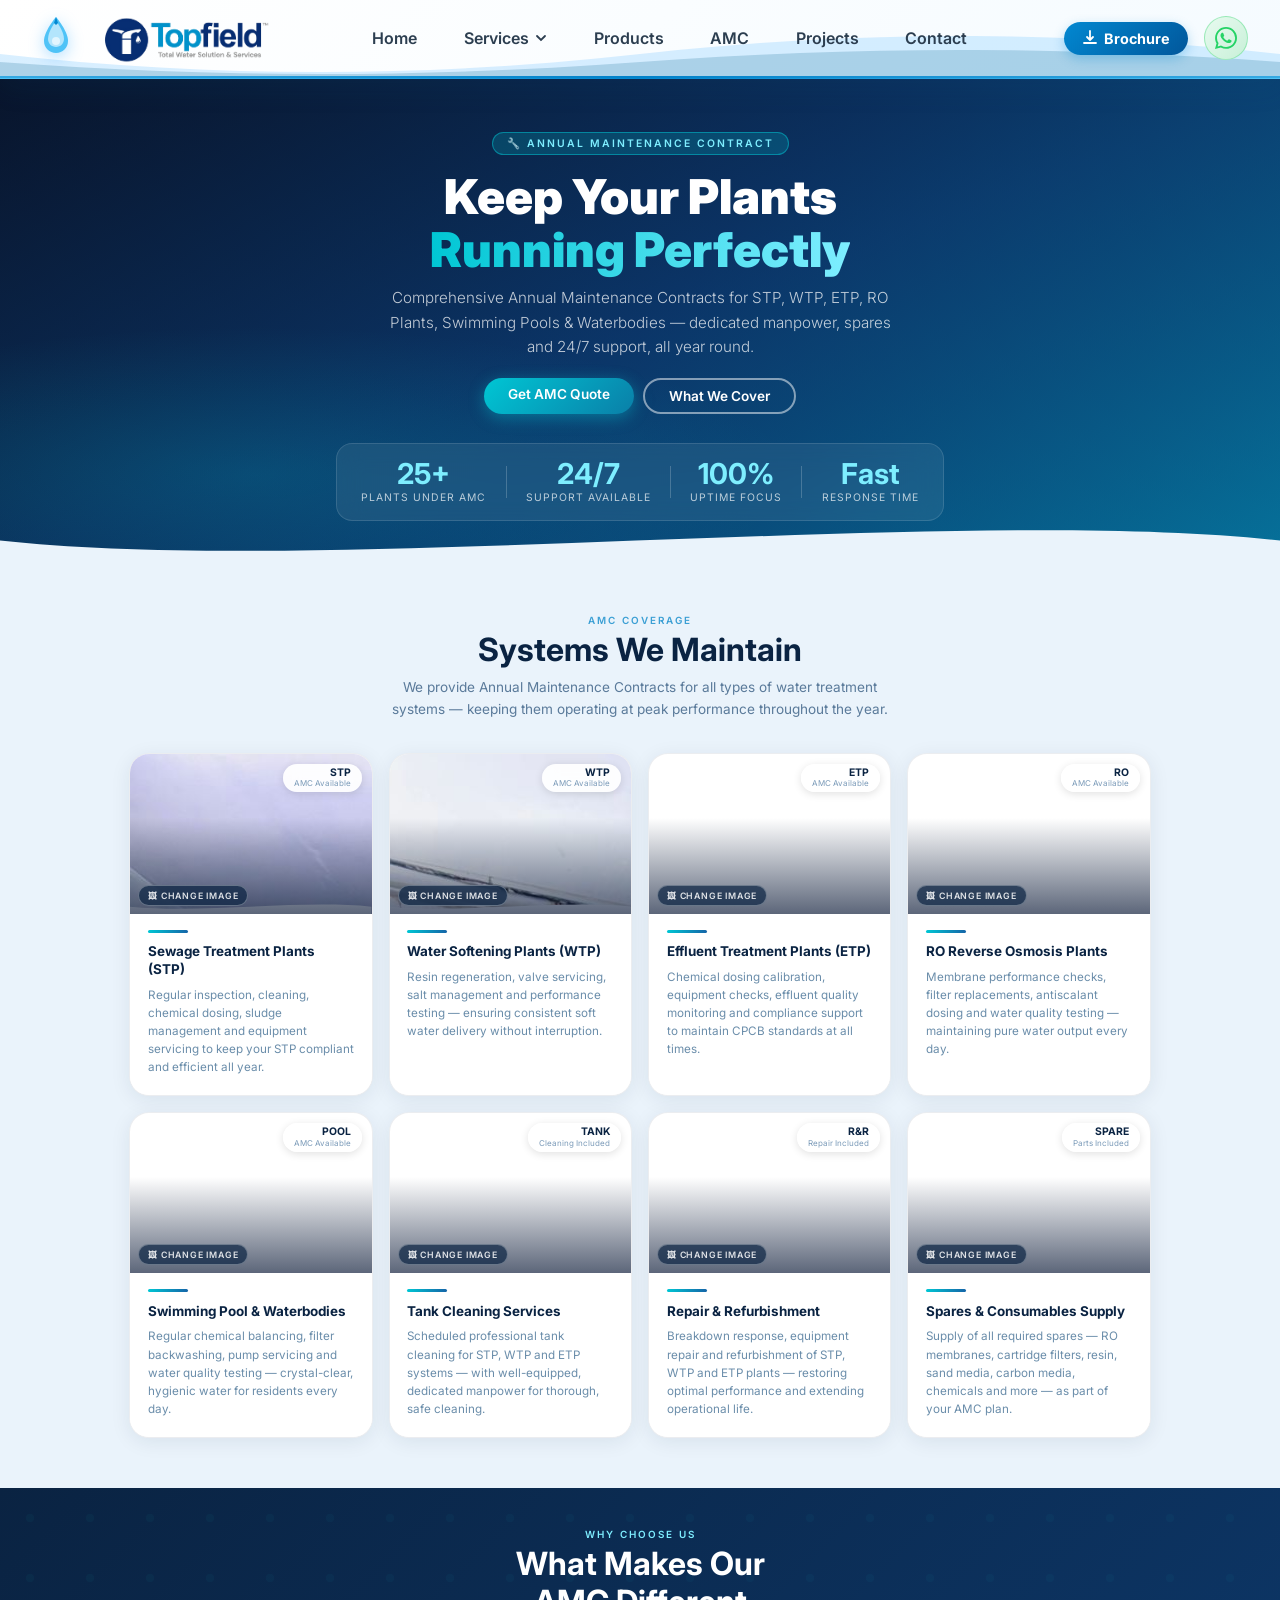
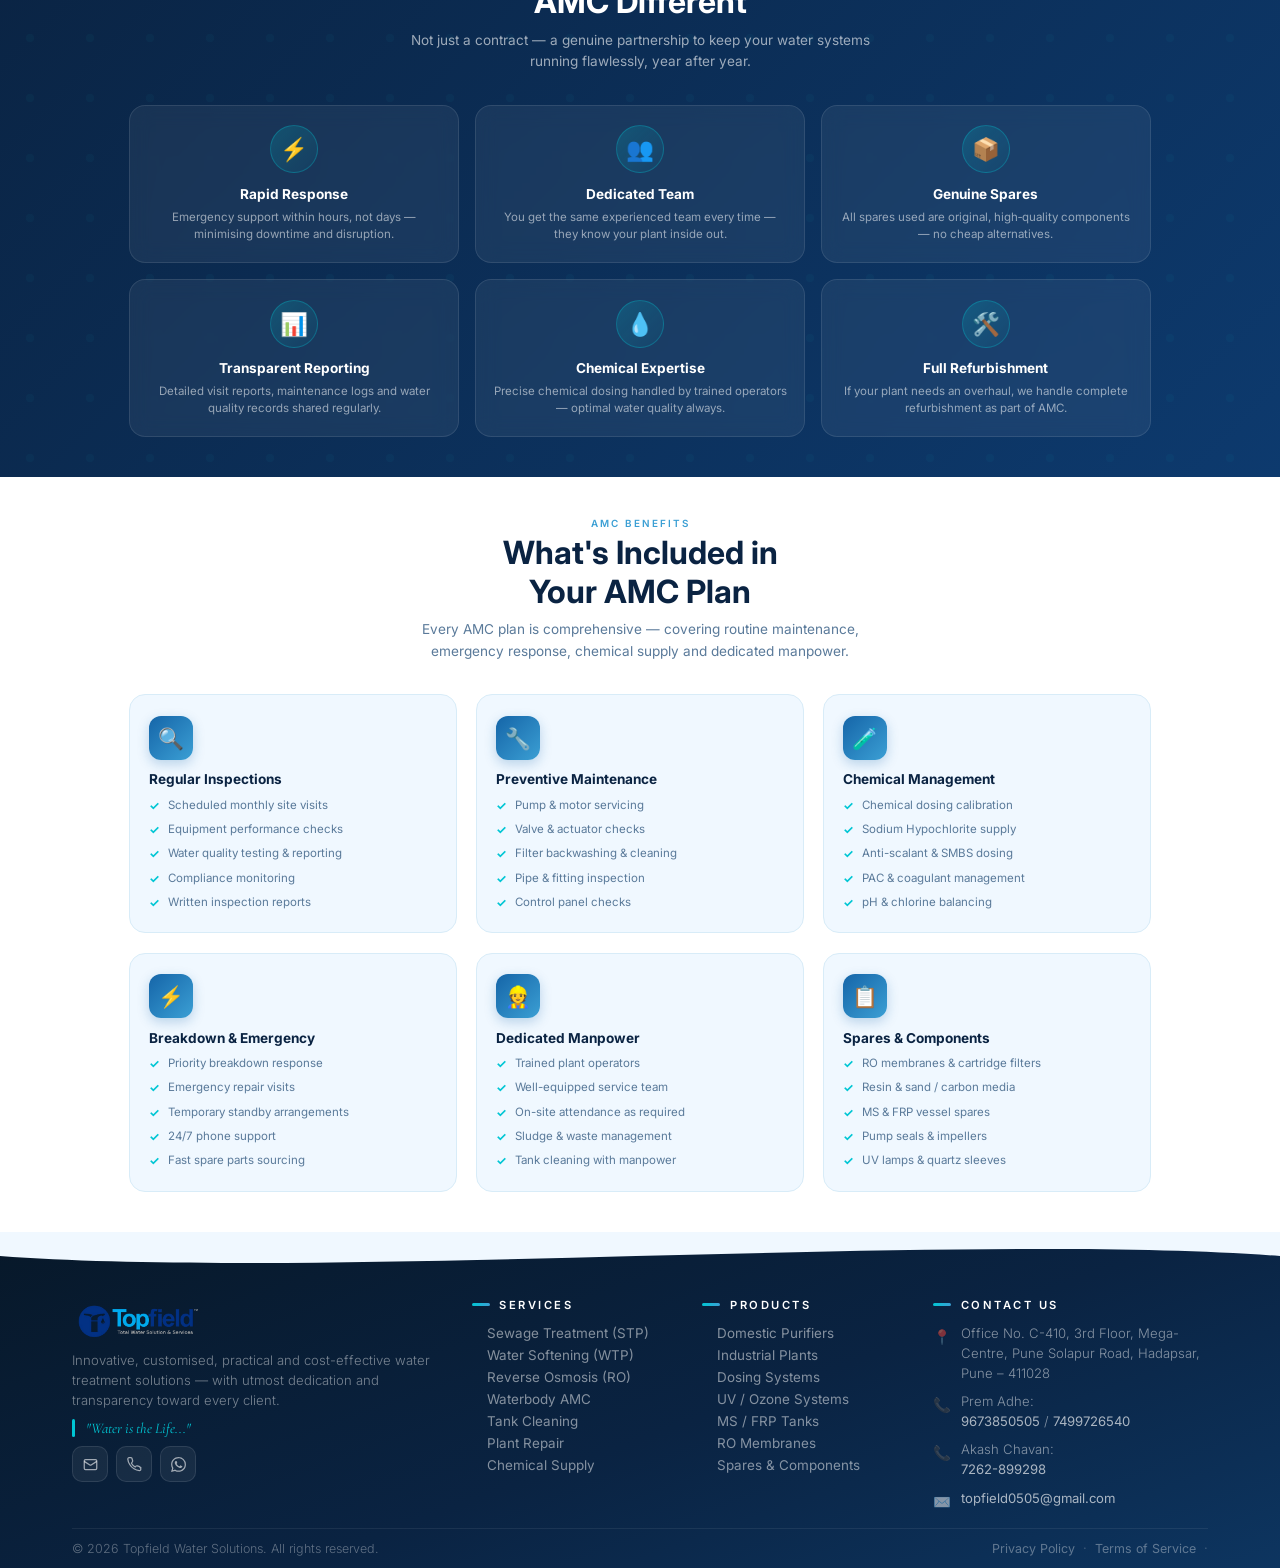
==== commit 4644d0d7: "final updated" ====
--- a/AMC/amc.html
+++ b/AMC/amc.html
@@ -4,8 +4,9 @@
   <meta charset="UTF-8" />
   <meta name="viewport" content="width=device-width, initial-scale=1.0"/>
   <title>Annual Maintenance Contract – Topfield Water Solutions</title>
-  <link href="https://fonts.googleapis.com/css2?family=Playfair+Display:wght@400;700;900&family=DM+Sans:wght@300;400;500;600&display=swap" rel="stylesheet"/>
-  <style>
+<link rel="preconnect" href="https://fonts.googleapis.com">
+<link rel="preconnect" href="https://fonts.gstatic.com" crossorigin>
+<link href="https://fonts.googleapis.com/css2?family=Inter:ital,opsz,wght@0,14..32,100..900;1,14..32,100..900&family=Montserrat:ital,wght@0,100..900;1,100..900&family=Open+Sans:ital,wght@0,300..800;1,300..800&display=swap" rel="stylesheet">  <style>
     :root {
       --blue-deep: #0a2342;
       --blue-mid:  #1565a8;
@@ -22,14 +23,14 @@
     html { scroll-behavior: smooth; }
 
     body {
-      font-family: 'DM Sans', sans-serif;
+      font-family: 'Inter';
       background: var(--white);
       color: var(--blue-deep);
       overflow-x: hidden;
       font-size: 14px;
     }
 
-    h1, h2, h3 { font-family: 'Playfair Display', serif; }
+    h1, h2, h3 { font-family: 'Inter'; }
 
     /* ── HERO ── */
     .hero {
@@ -200,7 +201,7 @@
 
     .hero-stat { text-align: center; color: #fff; }
     .hero-stat .num {
-      font-family: 'Playfair Display', serif;
+      font-family: 'Inter';
       font-size: 1.8rem;
       font-weight: 700;
       color: #7eeeff;
@@ -320,24 +321,9 @@
       pointer-events: none;
     }
 
+    /* Hide the circular icon wrapper since we're using full images */
     .card-icon-wrap {
-      position: absolute; inset: 0;
-      display: flex; align-items: center; justify-content: center;
-      z-index: 3;
-      transition: transform 0.4s cubic-bezier(0.23,1,0.32,1);
-    }
-    .service-card:hover .card-icon-wrap { transform: translateY(-5px); }
-
-    .card-icon {
-      width: 52px; height: 52px;
-      border-radius: 14px;
-      background: rgba(255,255,255,0.18);
-      border: 1.5px solid rgba(255,255,255,0.38);
-      backdrop-filter: blur(14px);
-      -webkit-backdrop-filter: blur(14px);
-      display: flex; align-items: center; justify-content: center;
-      font-size: 1.6rem;
-      box-shadow: 0 6px 22px rgba(0,0,0,0.22), inset 0 1px 0 rgba(255,255,255,0.3);
+      display: none;
     }
 
     /* badge — top right */
@@ -371,7 +357,7 @@
       cursor: pointer;
       backdrop-filter: blur(8px);
       transition: background 0.25s;
-      font-family: 'DM Sans', sans-serif;
+      font-family: 'Inter';
     }
     .card-img-changer label:hover { background: rgba(0,198,212,0.35); border-color: rgba(0,198,212,0.6); }
     .card-img-changer input[type="file"] { display: none; }
@@ -402,7 +388,7 @@
     }
 
     .card-body h3 {
-      font-family: 'DM Sans', sans-serif;
+      font-family: 'Inter';
       font-size: 0.84rem; font-weight: 700;
       color: var(--blue-deep); line-height: 1.35;
       margin-bottom: 0.45rem;
@@ -452,7 +438,7 @@
       box-shadow: 0 4px 12px rgba(21,101,168,0.25);
     }
     .included-card h3 {
-      font-family: 'DM Sans', sans-serif;
+      font-family:'Inter';
       font-size: 0.85rem; font-weight: 700;
       color: var(--blue-deep); margin-bottom: 0.6rem;
     }
@@ -573,7 +559,7 @@
     }
     .about-card-main::before {
       content: '"'; position: absolute; top: -20px; right: 14px;
-      font-size: 7rem; font-family: 'Playfair Display', serif;
+      font-size: 7rem; font-family:'Inter';
       color: rgba(0,198,212,0.1); line-height: 1;
     }
     .about-card-main p { font-size: 0.8rem; line-height: 1.6; opacity: 0.9; font-style: italic; position: relative; z-index: 1; }
@@ -610,7 +596,7 @@
     .about-accent-card:hover::before { transform: scaleX(1); }
     .about-accent-card .icon { font-size: 1.1rem; display: block; margin-bottom: 0.2rem; }
     .about-accent-card .val {
-      font-family: 'Playfair Display', serif; font-size: 1.1rem; font-weight: 700;
+      font-family:'Inter'; font-size: 1.1rem; font-weight: 700;
       color: var(--blue-mid); display: block; line-height: 1.2;
     }
     .about-accent-card .key {
@@ -675,7 +661,7 @@
       padding: 8px 10px;
       border: 1.5px solid #d0e4f0;
       border-radius: 6px;
-      font-family: 'DM Sans', sans-serif;
+      font-family: 'Inter';
       font-size: 0.75rem;
       color: var(--blue-deep);
       background: #f8fbff;
@@ -707,7 +693,7 @@
       padding: 8px;
       border-radius: 6px;
       border: none;
-      font-family: 'DM Sans', sans-serif;
+      font-family: 'Inter';
       font-size: 0.8rem;
       font-weight: 600;
       cursor: pointer;
@@ -746,6 +732,146 @@
       .hero-stat-divider { display: none; }
     }
     @media (max-width: 480px) { section { padding: 32px 0; } }
+
+    /* ══════════════════════════════════════════════
+       ADDED RESPONSIVE STYLES — no existing code touched
+       ══════════════════════════════════════════════ */
+
+    /* ── Extra-small phones (≤360px) ── */
+    @media (max-width: 360px) {
+      body { font-size: 13px; }
+      .hero { padding: 32px 0.8rem 36px; min-height: auto; }
+      .hero h1 { font-size: 1.4rem; }
+      .hero-sub { font-size: 0.75rem; }
+      .hero-badge { font-size: 0.58rem; padding: 3px 10px; }
+      .hero-stats { padding: 0.7rem 0.8rem; gap: 0.6rem; }
+      .hero-stat .num { font-size: 1.4rem; }
+      .hero-stat .lbl { font-size: 0.58rem; }
+      .btn-primary,
+      .btn-outline { font-size: 0.75rem; padding: 7px 16px; }
+      .section-title { font-size: 1.2rem; }
+      .section-desc  { font-size: 0.78rem; }
+      .container { padding: 0 0.8rem; }
+    }
+
+    /* ── Small phones (≤480px) ── */
+    @media (max-width: 480px) {
+      .hero { padding: 36px 1rem 40px; }
+      .hero-content { padding: 0 0.8rem; }
+      .hero h1 { font-size: clamp(1.5rem, 6vw, 2rem); }
+      .hero-sub { font-size: 0.8rem; max-width: 100%; }
+      .hero-stats {
+        padding: 0.8rem 1rem;
+        gap: 0.7rem;
+        border-radius: 12px;
+        margin-top: 1.2rem;
+      }
+      .hero-stat .num { font-size: 1.5rem; }
+      .hero-ctas { gap: 0.5rem; }
+      .btn-primary,
+      .btn-outline { font-size: 0.78rem; padding: 7px 18px; }
+
+      /* cards full-width on small phones */
+      .services-grid { grid-template-columns: 1fr; gap: 0.8rem; }
+      .card-img { height: 140px; }
+      .card-body h3 { font-size: 0.82rem; }
+      .card-body p  { font-size: 0.72rem; }
+
+      /* included grid */
+      .included-grid { grid-template-columns: 1fr; gap: 0.9rem; }
+      .included-card { padding: 1rem; }
+
+      /* why grid */
+      .why-grid { grid-template-columns: 1fr; gap: 0.8rem; }
+      .why-card { padding: 1rem 0.9rem; }
+
+      /* about accent cards stack */
+      .about-accent-cards { grid-template-columns: 1fr 1fr; }
+
+      /* contact */
+      .contact-grid { grid-template-columns: 1fr; }
+      .form-row { grid-template-columns: 1fr; }
+
+      #scrollTop { width: 34px; height: 34px; font-size: 0.8rem; bottom: 0.8rem; right: 0.8rem; }
+    }
+
+    /* ── Medium phones / large phones (481px – 767px) ── */
+    @media (min-width: 481px) and (max-width: 767px) {
+      .hero { padding: 40px 1.2rem 44px; }
+      .hero h1 { font-size: clamp(1.6rem, 5vw, 2.2rem); }
+      .hero-stats { gap: 1rem; padding: 0.9rem 1.2rem; }
+      .hero-stat .num { font-size: 1.6rem; }
+
+      .services-grid { grid-template-columns: repeat(2, 1fr); gap: 0.9rem; }
+      .card-img { height: 150px; }
+
+      .included-grid { grid-template-columns: repeat(2, 1fr); gap: 1rem; }
+      .why-grid { grid-template-columns: repeat(2, 1fr); }
+
+      .about-grid { grid-template-columns: 1fr; gap: 1.2rem; }
+      .about-accent-cards { grid-template-columns: repeat(2, 1fr); }
+
+      .contact-grid { grid-template-columns: 1fr; }
+    }
+
+    /* ── Tablets portrait (768px – 1023px) ── */
+    @media (min-width: 768px) and (max-width: 1023px) {
+      .hero { min-height: 50vh; padding: 44px 1.5rem 48px; }
+      .hero h1 { font-size: clamp(1.8rem, 4vw, 2.6rem); }
+      .hero-stats { gap: 1rem; }
+
+      .services-grid { grid-template-columns: repeat(2, 1fr); }
+      .card-img { height: 155px; }
+
+      .included-grid { grid-template-columns: repeat(2, 1fr); }
+      .why-grid { grid-template-columns: repeat(3, 1fr); }
+
+      .about-grid { grid-template-columns: 1fr 1fr; gap: 1.5rem; }
+      .contact-grid { grid-template-columns: 1fr 1.2fr; }
+    }
+
+    /* ── Tablets landscape / small desktops (1024px – 1100px) ── */
+    @media (min-width: 1024px) and (max-width: 1100px) {
+      .services-grid { grid-template-columns: repeat(2, 1fr); }
+      .container { padding: 0 1.4rem; }
+    }
+
+    /* ── Ensure hero stats wrap nicely on mid-width screens ── */
+    @media (max-width: 600px) {
+      .hero-stats {
+        display: grid;
+        grid-template-columns: repeat(2, 1fr);
+        gap: 0.6rem 1rem;
+        text-align: center;
+      }
+      .hero-stat-divider { display: none; }
+      .hero-stat { padding: 0.3rem 0; }
+    }
+
+    /* ── Touch-friendly tap targets ── */
+    @media (max-width: 767px) {
+      .btn-primary,
+      .btn-outline,
+      .btn-submit { min-height: 44px; display: inline-flex; align-items: center; justify-content: center; }
+      .card-img-changer label { padding: 6px 12px; font-size: 0.6rem; }
+      .included-list li { font-size: 0.75rem; }
+    }
+
+    /* ── Landscape orientation on phones ── */
+    @media (max-width: 767px) and (orientation: landscape) {
+      .hero { min-height: auto; padding: 24px 1.2rem 28px; }
+      .hero-stats { margin-top: 1rem; }
+    }
+
+    /* ── Prevent horizontal overflow on all sizes ── */
+    .services-grid,
+    .included-grid,
+    .why-grid,
+    .about-grid,
+    .contact-grid {
+      width: 100%;
+    }
+    img, video, svg { max-width: 100%; }
   </style>
 
   <link rel="stylesheet" href="../../header/header.css"/>
@@ -828,8 +954,7 @@
         <!-- STP -->
         <div class="service-card" style="transition-delay: 0.05s">
           <div class="card-img">
-            <div class="card-img-bg bg-stp" id="cardBg-stp"></div>
-            <div class="card-icon-wrap"><div class="card-icon">🏭</div></div>
+            <div class="card-img-bg bg-stp" id="cardBg-stp" style="background-image: url('/images/client_img/STP.jpeg');"></div>
             <div class="card-badge"><b>STP</b><small>AMC Available</small></div>
             <div class="card-img-changer">
               <label for="cardFile-stp">🖼 Change Image</label>
@@ -845,8 +970,7 @@
         <!-- WTP -->
         <div class="service-card" style="transition-delay: 0.10s">
           <div class="card-img">
-            <div class="card-img-bg bg-wtp" id="cardBg-wtp"></div>
-            <div class="card-icon-wrap"><div class="card-icon">💧</div></div>
+            <div class="card-img-bg bg-wtp" id="cardBg-wtp" style="background-image: url('/images/client_img/WTP.jpeg');"></div>
             <div class="card-badge"><b>WTP</b><small>AMC Available</small></div>
             <div class="card-img-changer">
               <label for="cardFile-wtp">🖼 Change Image</label>
@@ -862,8 +986,7 @@
         <!-- ETP -->
         <div class="service-card" style="transition-delay: 0.15s">
           <div class="card-img">
-            <div class="card-img-bg bg-repair" id="cardBg-etp"></div>
-            <div class="card-icon-wrap"><div class="card-icon">⚗️</div></div>
+            <div class="card-img-bg bg-repair" id="cardBg-etp" style="background-image: url('');"></div>
             <div class="card-badge"><b>ETP</b><small>AMC Available</small></div>
             <div class="card-img-changer">
               <label for="cardFile-etp">🖼 Change Image</label>
@@ -879,8 +1002,7 @@
         <!-- RO -->
         <div class="service-card" style="transition-delay: 0.20s">
           <div class="card-img">
-            <div class="card-img-bg bg-ro" id="cardBg-ro"></div>
-            <div class="card-icon-wrap"><div class="card-icon">🔵</div></div>
+            <div class="card-img-bg bg-ro" id="cardBg-ro" style="background-image: url('https://images.unsplash.com/photo-1558618666-fcd25c85cd64?w=400&h=200&fit=crop&auto=format');"></div>
             <div class="card-badge"><b>RO</b><small>AMC Available</small></div>
             <div class="card-img-changer">
               <label for="cardFile-ro">🖼 Change Image</label>
@@ -899,8 +1021,7 @@
         <!-- Pool -->
         <div class="service-card" style="transition-delay: 0.05s">
           <div class="card-img">
-            <div class="card-img-bg bg-pool" id="cardBg-pool"></div>
-            <div class="card-icon-wrap"><div class="card-icon">🏊</div></div>
+            <div class="card-img-bg bg-pool" id="cardBg-pool" style="background-image: url('https://images.unsplash.com/photo-1576013551627-0cc20b96c2a7?w=400&h=200&fit=crop&auto=format');"></div>
             <div class="card-badge"><b>POOL</b><small>AMC Available</small></div>
             <div class="card-img-changer">
               <label for="cardFile-pool">🖼 Change Image</label>
@@ -916,8 +1037,7 @@
         <!-- Tank Cleaning -->
         <div class="service-card" style="transition-delay: 0.10s">
           <div class="card-img">
-            <div class="card-img-bg bg-tank" id="cardBg-tank"></div>
-            <div class="card-icon-wrap"><div class="card-icon">🚿</div></div>
+            <div class="card-img-bg bg-tank" id="cardBg-tank" style="background-image: url('https://images.unsplash.com/photo-1581093577421-f561a654a353?w=400&h=200&fit=crop&auto=format');"></div>
             <div class="card-badge"><b>TANK</b><small>Cleaning Included</small></div>
             <div class="card-img-changer">
               <label for="cardFile-tank">🖼 Change Image</label>
@@ -933,8 +1053,7 @@
         <!-- Repair & Refurbishment -->
         <div class="service-card" style="transition-delay: 0.15s">
           <div class="card-img">
-            <div class="card-img-bg bg-chem" id="cardBg-repair"></div>
-            <div class="card-icon-wrap"><div class="card-icon">🔩</div></div>
+            <div class="card-img-bg bg-chem" id="cardBg-repair" style="background-image: url('https://images.unsplash.com/photo-1581093577421-f561a654a353?w=400&h=200&fit=crop&auto=format');"></div>
             <div class="card-badge"><b>R&amp;R</b><small>Repair Included</small></div>
             <div class="card-img-changer">
               <label for="cardFile-repair">🖼 Change Image</label>
@@ -950,8 +1069,7 @@
         <!-- Spares Supply -->
         <div class="service-card" style="transition-delay: 0.20s">
           <div class="card-img">
-            <div class="card-img-bg bg-spares" id="cardBg-spares"></div>
-            <div class="card-icon-wrap"><div class="card-icon">⚙️</div></div>
+            <div class="card-img-bg bg-spares" id="cardBg-spares" style="background-image: url('https://images.unsplash.com/photo-1581093577421-f561a654a353?w=400&h=200&fit=crop&auto=format');"></div>
             <div class="card-badge"><b>SPARE</b><small>Parts Included</small></div>
             <div class="card-img-changer">
               <label for="cardFile-spares">🖼 Change Image</label>
--- a/header/header.css
+++ b/header/header.css
@@ -13,7 +13,7 @@
   top: 0;
   width: 100%;
   background: linear-gradient(135deg, #ffffff 0%, #f5fbff 100%);
-  font-family: 'Nunito', sans-serif;
+  font-family: 'Inter';
   z-index: 1000;
   box-shadow: 0 8px 30px rgba(0, 100, 150, 0.1);
   border-bottom: 3px solid transparent;
@@ -86,7 +86,7 @@
 }
 
 .tf-brand-name {
-  font-family: 'Raleway', sans-serif;
+  font-family: 'Inter';
   font-size: 1.8rem;
   font-weight: 800;
   background: linear-gradient(135deg, #01579b, #0288d1);
@@ -107,7 +107,7 @@
 }
 
 .tf-brand-tagline {
-  font-family: 'Nunito', sans-serif;
+  font-family: 'Inter';
   font-size: 0.75rem;
   color: #546e7a;
   letter-spacing: 0.5px;
@@ -139,7 +139,7 @@
   gap: 0.3rem;
   padding: 0.7rem 1.2rem;
   color: #2c3e50;
-  font-family: 'Nunito', sans-serif;
+  font-family: 'Inter';
   font-weight: 600;
   font-size: 1rem;
   text-decoration: none;
@@ -227,7 +227,7 @@
   padding: 0.8rem 1.5rem;
   color: #2c3e50;
   text-decoration: none;
-  font-family: 'Nunito', sans-serif;
+  font-family: 'Inter';
   font-size: 0.95rem;
   font-weight: 600;
   transition: background-color 0.3s, color 0.3s, border-left-color 0.3s;
@@ -266,7 +266,7 @@
   background: linear-gradient(135deg, #0288d1, #01579b);
   color: #ffffff;
   text-decoration: none;
-  font-family: 'Nunito', sans-serif;
+  font-family: 'Inter';
   font-weight: 700;
   font-size: 0.9rem;
   border-radius: 50px;
@@ -436,7 +436,7 @@
   .tf-nav-link {
     padding: 0.6rem 1rem;
     font-size: 0.95rem;
-    font-family: 'Raleway', sans-serif;
+    font-family: 'Inter';
 
   }
 
--- a/footer/footer.css
+++ b/footer/footer.css
@@ -14,7 +14,7 @@
   --aqua-dim   : rgba(0, 198, 212, 0.15);
   --white-dim  : rgba(255, 255, 255, 0.55);
   --font-display: 'Cormorant Garamond', Georgia, serif;
-  --font-body   : 'Jost', sans-serif;
+  --font-body   : 'Inter';
   --transition  : 0.3s cubic-bezier(0.4, 0, 0.2, 1);
 }
 
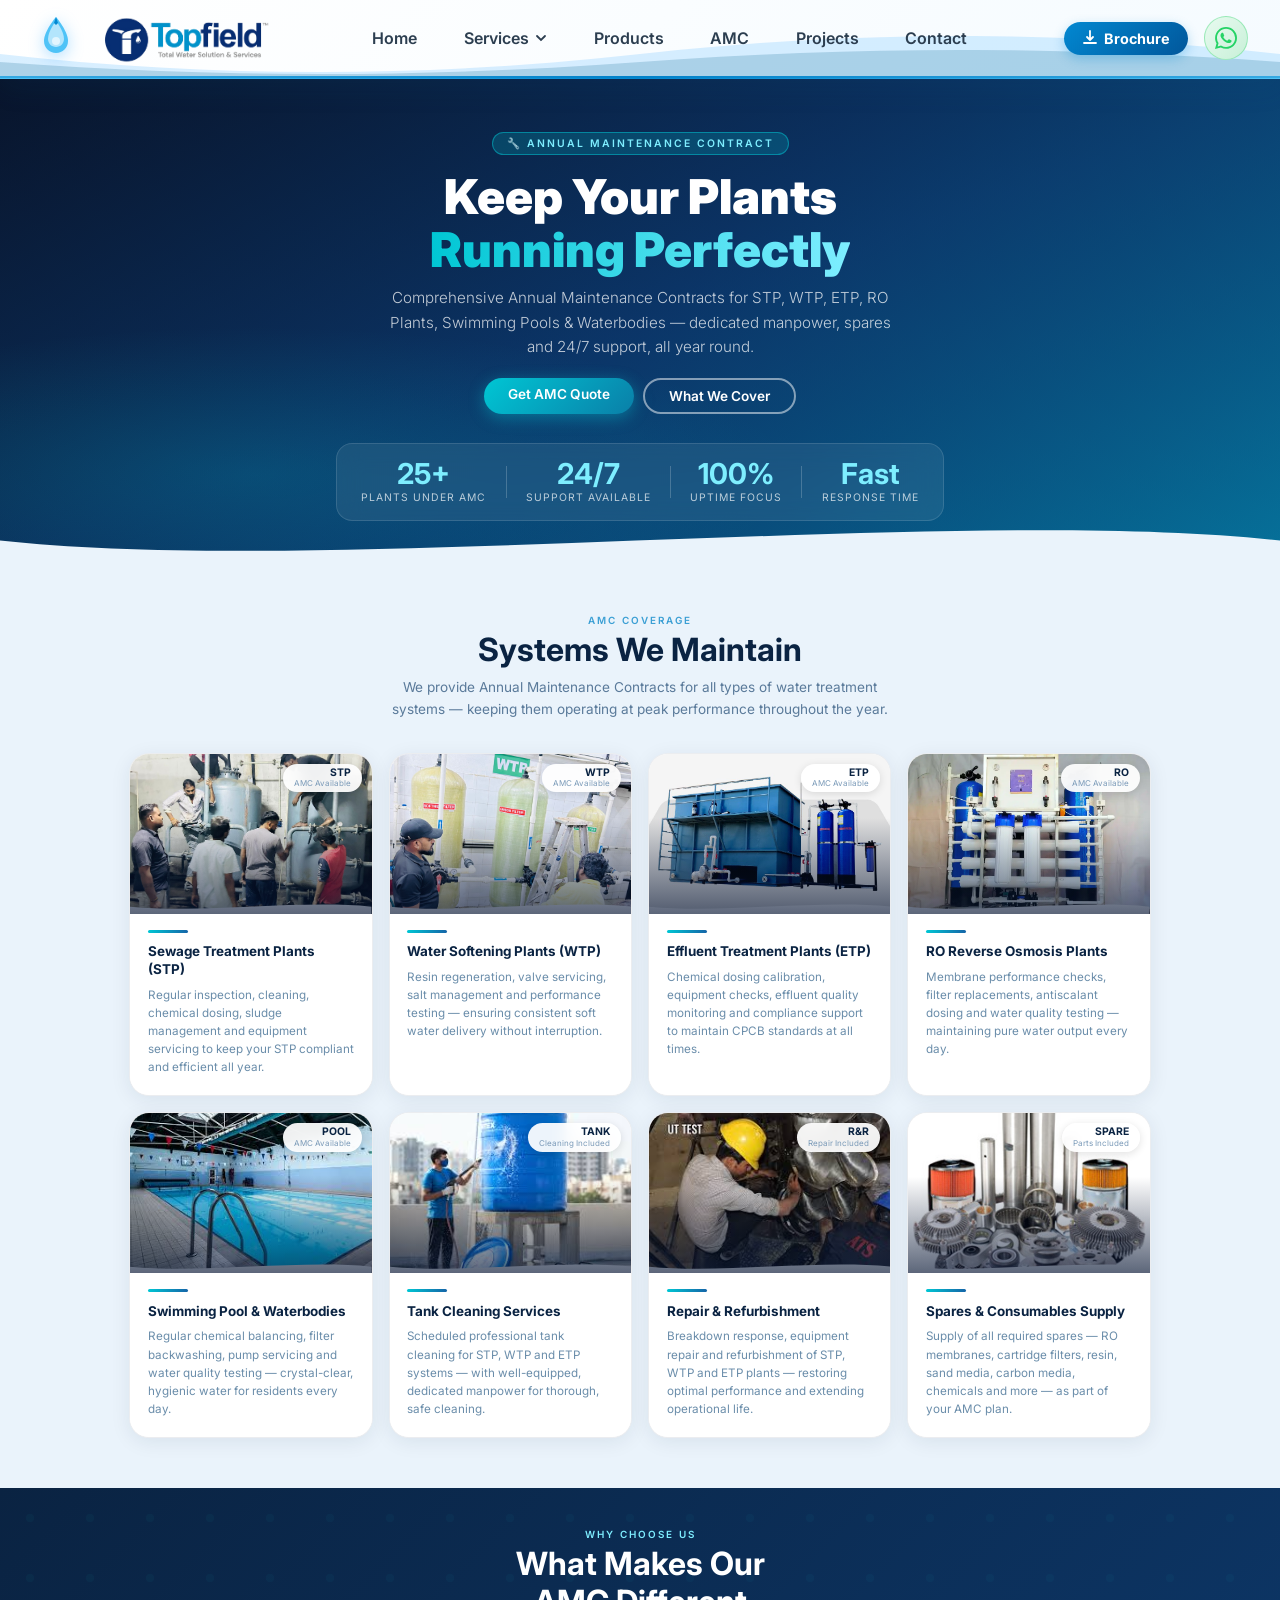
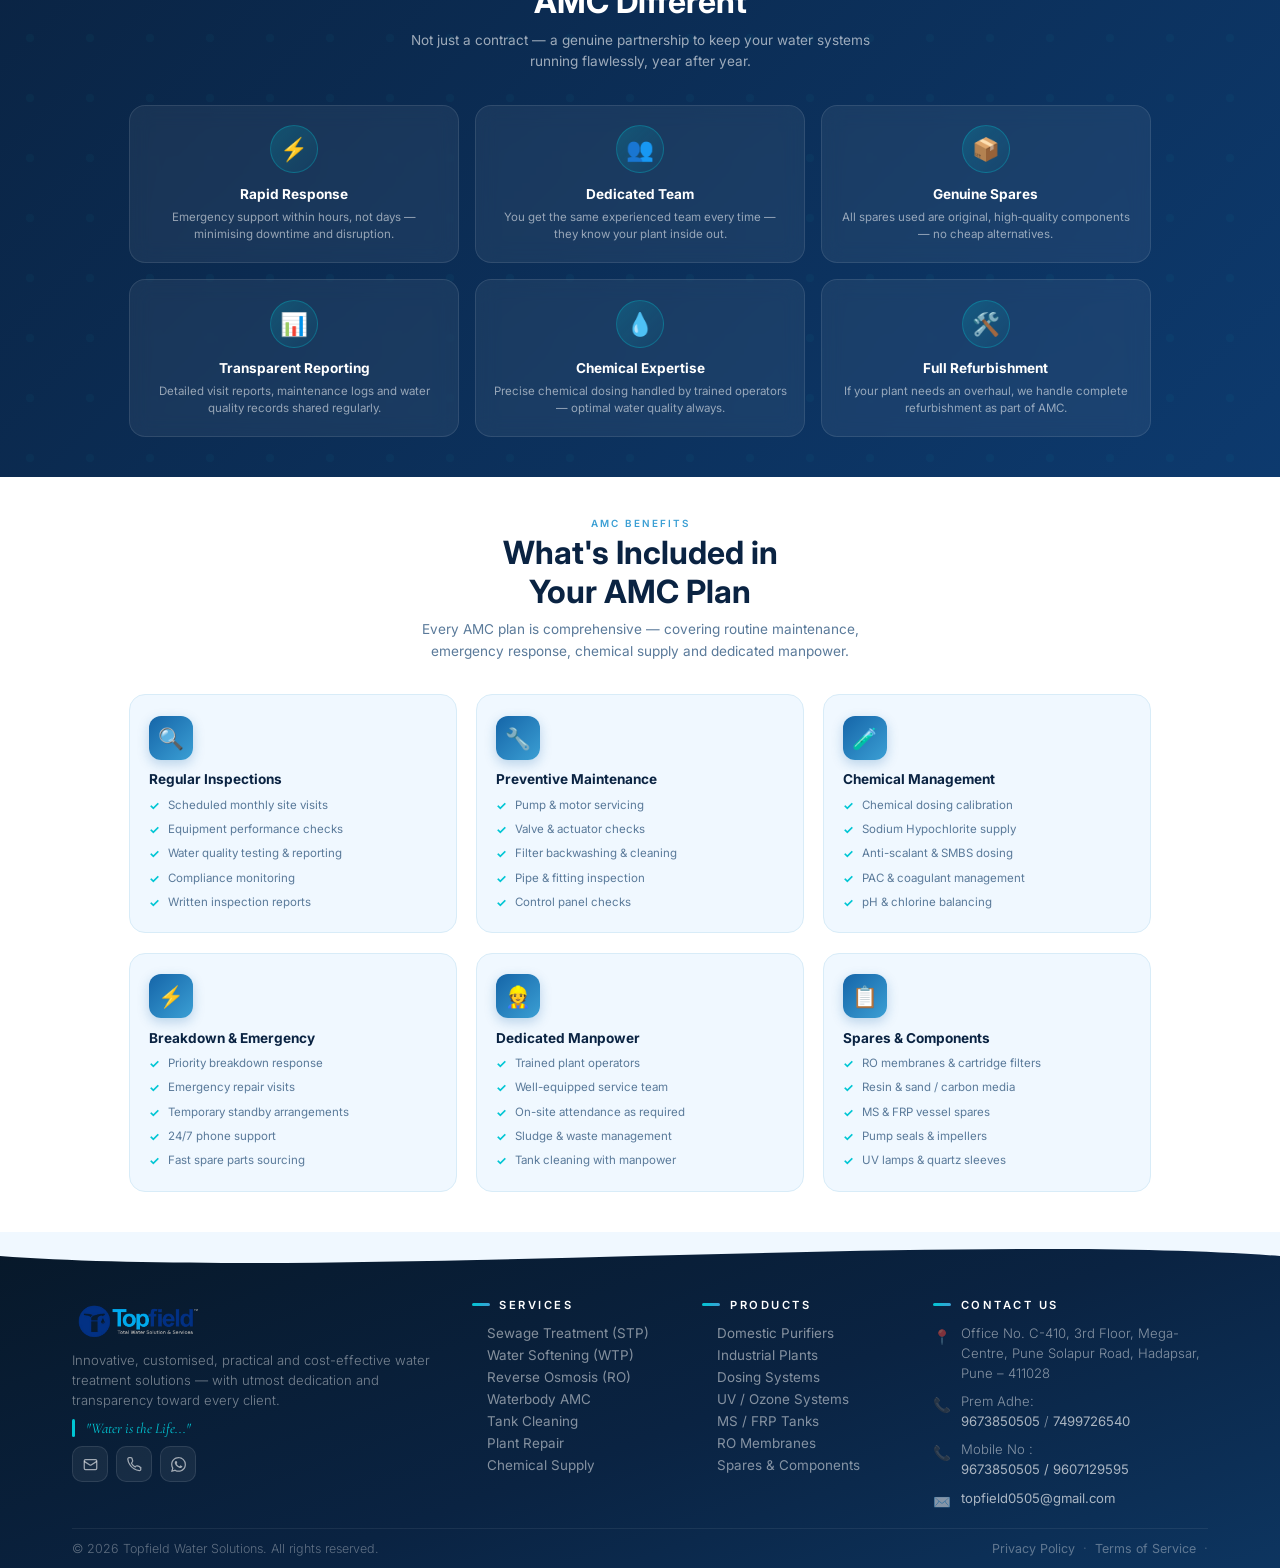
==== commit f08f8f3c: "code done today" ====
--- a/AMC/amc.html
+++ b/AMC/amc.html
@@ -883,33 +883,7 @@
 
   <!-- ══════════════════════════════════════ HERO ══════════════════════════════════════ -->
   <section class="hero" id="home">
-    <!-- ═══════════════════════════════════════════════════════════
-         HERO BACKGROUND — choose ONE option:
-
-         OPTION A — Video background:
-           Uncomment the <video> tag below and set src="your-video.mp4"
-           Comment out the <img> tag and the .hero-fallback div.
-
-         OPTION B — Image background:
-           Uncomment the <img> tag below and set src="your-image.jpg"
-           Comment out the <video> tag and the .hero-fallback div.
-
-         OPTION C — Keep default gradient (no media):
-           Leave both <video> and <img> commented out.
-         ═══════════════════════════════════════════════════════════ -->
-
-    <!-- OPTION A: Video background — replace src with your video file path -->
-    <!--
-    <video class="hero-bg-video" autoplay muted loop playsinline>
-      <source src="your-video.mp4" type="video/mp4">
-    </video>
-    -->
-
-    <!-- OPTION B: Image background — replace src with your image file path -->
-    <!--
-    <img class="hero-bg-image" src="your-image.jpg" alt=""/>
-    -->
-
+    
     <!-- OPTION C: Default gradient fallback (remove this if using video or image above) -->
     <div class="hero-fallback"></div>
 
@@ -942,149 +916,149 @@
   </section>
 
   <!-- ══════════════════════════════════════ WHAT WE COVER ════════════════════════════ -->
-  <section id="covers">
-    <div class="container">
-      <div style="text-align: center;" class="reveal">
-        <span class="section-label">AMC Coverage</span>
-        <h2 class="section-title">Systems We Maintain</h2>
-        <p class="section-desc" style="margin: 0 auto;">We provide Annual Maintenance Contracts for all types of water treatment systems — keeping them operating at peak performance throughout the year.</p>
-      </div>
-
-      <div class="services-grid">
-        <!-- STP -->
-        <div class="service-card" style="transition-delay: 0.05s">
-          <div class="card-img">
-            <div class="card-img-bg bg-stp" id="cardBg-stp" style="background-image: url('/images/client_img/STP.jpeg');"></div>
-            <div class="card-badge"><b>STP</b><small>AMC Available</small></div>
-            <div class="card-img-changer">
-              <label for="cardFile-stp">🖼 Change Image</label>
-              <input type="file" id="cardFile-stp" accept="image/*" data-target="cardBg-stp"/>
-            </div>
-            <svg class="card-wave" viewBox="0 0 400 28" preserveAspectRatio="none" xmlns="http://www.w3.org/2000/svg"><path d="M0,16 C120,28 280,4 400,16 L400,28 L0,28 Z" fill="#fff"/></svg>
+<section id="covers">
+  <div class="container">
+    <div style="text-align: center;" class="reveal">
+      <span class="section-label">AMC Coverage</span>
+      <h2 class="section-title">Systems We Maintain</h2>
+      <p class="section-desc" style="margin: 0 auto;">We provide Annual Maintenance Contracts for all types of water treatment systems — keeping them operating at peak performance throughout the year.</p>
+    </div>
+
+    <div class="services-grid">
+      <!-- STP -->
+      <div class="service-card" style="transition-delay: 0.05s">
+        <div class="card-img">
+          <div class="card-img-bg" id="cardBg-stp" style="background-image: url('/images/client_img/STP.jpeg'); background-size:cover; background-position:center;"></div>
+          <div class="card-badge"><b>STP</b><small>AMC Available</small></div>
+          <div class="card-img-changer">
+            <!-- <label for="cardFile-stp">🖼 Change Image</label> -->
+            <input type="file" id="cardFile-stp" accept="image/*" data-target="cardBg-stp"/>
           </div>
-          <div class="card-body">
-            <h3>Sewage Treatment Plants (STP)</h3>
-            <p>Regular inspection, cleaning, chemical dosing, sludge management and equipment servicing to keep your STP compliant and efficient all year.</p>
+          <svg class="card-wave" viewBox="0 0 400 28" preserveAspectRatio="none" xmlns="http://www.w3.org/2000/svg"><path d="M0,16 C120,28 280,4 400,16 L400,28 L0,28 Z" fill="#fff"/></svg>
+        </div>
+        <div class="card-body">
+          <h3>Sewage Treatment Plants (STP)</h3>
+          <p>Regular inspection, cleaning, chemical dosing, sludge management and equipment servicing to keep your STP compliant and efficient all year.</p>
+        </div>
+      </div>
+      <!-- WTP -->
+      <div class="service-card" style="transition-delay: 0.10s">
+        <div class="card-img">
+          <div class="card-img-bg" id="cardBg-wtp" style="background-image: url('/images/client_img/WTP.jpeg'); background-size:cover; background-position:center;"></div>
+          <div class="card-badge"><b>WTP</b><small>AMC Available</small></div>
+          <div class="card-img-changer">
+            <!-- <label for="cardFile-wtp">🖼 Change Image</label> -->
+            <input type="file" id="cardFile-wtp" accept="image/*" data-target="cardBg-wtp"/>
           </div>
-        </div>
-        <!-- WTP -->
-        <div class="service-card" style="transition-delay: 0.10s">
-          <div class="card-img">
-            <div class="card-img-bg bg-wtp" id="cardBg-wtp" style="background-image: url('/images/client_img/WTP.jpeg');"></div>
-            <div class="card-badge"><b>WTP</b><small>AMC Available</small></div>
-            <div class="card-img-changer">
-              <label for="cardFile-wtp">🖼 Change Image</label>
-              <input type="file" id="cardFile-wtp" accept="image/*" data-target="cardBg-wtp"/>
-            </div>
-            <svg class="card-wave" viewBox="0 0 400 28" preserveAspectRatio="none" xmlns="http://www.w3.org/2000/svg"><path d="M0,16 C120,28 280,4 400,16 L400,28 L0,28 Z" fill="#fff"/></svg>
+          <svg class="card-wave" viewBox="0 0 400 28" preserveAspectRatio="none" xmlns="http://www.w3.org/2000/svg"><path d="M0,16 C120,28 280,4 400,16 L400,28 L0,28 Z" fill="#fff"/></svg>
+        </div>
+        <div class="card-body">
+          <h3>Water Softening Plants (WTP)</h3>
+          <p>Resin regeneration, valve servicing, salt management and performance testing — ensuring consistent soft water delivery without interruption.</p>
+        </div>
+      </div>
+      <!-- ETP -->
+      <div class="service-card" style="transition-delay: 0.15s">
+        <div class="card-img">
+          <div class="card-img-bg" id="cardBg-etp" style="background-image: url('/images/amc.jpg'); background-size:cover; background-position:center;"></div>
+          <div class="card-badge"><b>ETP</b><small>AMC Available</small></div>
+          <div class="card-img-changer">
+            <!-- <label for="cardFile-etp">🖼 Change Image</label> -->
+            <input type="file" id="cardFile-etp" accept="image/*" data-target="cardBg-etp"/>
           </div>
-          <div class="card-body">
-            <h3>Water Softening Plants (WTP)</h3>
-            <p>Resin regeneration, valve servicing, salt management and performance testing — ensuring consistent soft water delivery without interruption.</p>
+          <svg class="card-wave" viewBox="0 0 400 28" preserveAspectRatio="none" xmlns="http://www.w3.org/2000/svg"><path d="M0,16 C120,28 280,4 400,16 L400,28 L0,28 Z" fill="#fff"/></svg>
+        </div>
+        <div class="card-body">
+          <h3>Effluent Treatment Plants (ETP)</h3>
+          <p>Chemical dosing calibration, equipment checks, effluent quality monitoring and compliance support to maintain CPCB standards at all times.</p>
+        </div>
+      </div>
+      <!-- RO -->
+      <div class="service-card" style="transition-delay: 0.20s">
+        <div class="card-img">
+          <div class="card-img-bg" id="cardBg-ro" style="background-image: url('/images/Residential-Reverse-Osmosis-Plant.webp'); background-size:cover; background-position:center;"></div>
+          <div class="card-badge"><b>RO</b><small>AMC Available</small></div>
+          <div class="card-img-changer">
+            <!-- <label for="cardFile-ro">🖼 Change Image</label> -->
+            <input type="file" id="cardFile-ro" accept="image/*" data-target="cardBg-ro"/>
           </div>
-        </div>
-        <!-- ETP -->
-        <div class="service-card" style="transition-delay: 0.15s">
-          <div class="card-img">
-            <div class="card-img-bg bg-repair" id="cardBg-etp" style="background-image: url('');"></div>
-            <div class="card-badge"><b>ETP</b><small>AMC Available</small></div>
-            <div class="card-img-changer">
-              <label for="cardFile-etp">🖼 Change Image</label>
-              <input type="file" id="cardFile-etp" accept="image/*" data-target="cardBg-etp"/>
-            </div>
-            <svg class="card-wave" viewBox="0 0 400 28" preserveAspectRatio="none" xmlns="http://www.w3.org/2000/svg"><path d="M0,16 C120,28 280,4 400,16 L400,28 L0,28 Z" fill="#fff"/></svg>
+          <svg class="card-wave" viewBox="0 0 400 28" preserveAspectRatio="none" xmlns="http://www.w3.org/2000/svg"><path d="M0,16 C120,28 280,4 400,16 L400,28 L0,28 Z" fill="#fff"/></svg>
+        </div>
+        <div class="card-body">
+          <h3>RO Reverse Osmosis Plants</h3>
+          <p>Membrane performance checks, filter replacements, antiscalant dosing and water quality testing — maintaining pure water output every day.</p>
+        </div>
+      </div>
+    </div>
+
+    <div class="services-grid" style="margin-top: var(--card-gap);">
+      <!-- Pool -->
+      <div class="service-card" style="transition-delay: 0.05s">
+        <div class="card-img">
+          <div class="card-img-bg" id="cardBg-pool" style="background-image: url('/images/Swimming\ Pool\ &\ Waterbodies.jpeg'); background-size:cover; background-position:center;"></div>
+          <div class="card-badge"><b>POOL</b><small>AMC Available</small></div>
+          <div class="card-img-changer">
+            <!-- <label for="cardFile-pool">🖼 Change Image</label> -->
+            <input type="file" id="cardFile-pool" accept="image/*" data-target="cardBg-pool"/>
           </div>
-          <div class="card-body">
-            <h3>Effluent Treatment Plants (ETP)</h3>
-            <p>Chemical dosing calibration, equipment checks, effluent quality monitoring and compliance support to maintain CPCB standards at all times.</p>
+          <svg class="card-wave" viewBox="0 0 400 28" preserveAspectRatio="none" xmlns="http://www.w3.org/2000/svg"><path d="M0,16 C120,28 280,4 400,16 L400,28 L0,28 Z" fill="#fff"/></svg>
+        </div>
+        <div class="card-body">
+          <h3>Swimming Pool &amp; Waterbodies</h3>
+          <p>Regular chemical balancing, filter backwashing, pump servicing and water quality testing — crystal-clear, hygienic water for residents every day.</p>
+        </div>
+      </div>
+      <!-- Tank Cleaning -->
+      <div class="service-card" style="transition-delay: 0.10s">
+        <div class="card-img">
+          <div class="card-img-bg" id="cardBg-tank" style="background-image: url('/images/Tank\ Cleaning\ Services.jpeg'); background-size:cover; background-position:center;"></div>
+          <div class="card-badge"><b>TANK</b><small>Cleaning Included</small></div>
+          <div class="card-img-changer">
+            <!-- <label for="cardFile-tank">🖼 Change Image</label> -->
+            <input type="file" id="cardFile-tank" accept="image/*" data-target="cardBg-tank"/>
           </div>
-        </div>
-        <!-- RO -->
-        <div class="service-card" style="transition-delay: 0.20s">
-          <div class="card-img">
-            <div class="card-img-bg bg-ro" id="cardBg-ro" style="background-image: url('https://images.unsplash.com/photo-1558618666-fcd25c85cd64?w=400&h=200&fit=crop&auto=format');"></div>
-            <div class="card-badge"><b>RO</b><small>AMC Available</small></div>
-            <div class="card-img-changer">
-              <label for="cardFile-ro">🖼 Change Image</label>
-              <input type="file" id="cardFile-ro" accept="image/*" data-target="cardBg-ro"/>
-            </div>
-            <svg class="card-wave" viewBox="0 0 400 28" preserveAspectRatio="none" xmlns="http://www.w3.org/2000/svg"><path d="M0,16 C120,28 280,4 400,16 L400,28 L0,28 Z" fill="#fff"/></svg>
+          <svg class="card-wave" viewBox="0 0 400 28" preserveAspectRatio="none" xmlns="http://www.w3.org/2000/svg"><path d="M0,16 C120,28 280,4 400,16 L400,28 L0,28 Z" fill="#fff"/></svg>
+        </div>
+        <div class="card-body">
+          <h3>Tank Cleaning Services</h3>
+          <p>Scheduled professional tank cleaning for STP, WTP and ETP systems — with well-equipped, dedicated manpower for thorough, safe cleaning.</p>
+        </div>
+      </div>
+      <!-- Repair & Refurbishment -->
+      <div class="service-card" style="transition-delay: 0.15s">
+        <div class="card-img">
+          <div class="card-img-bg" id="cardBg-repair" style="background-image: url('/images/Repair\ &\ Refurbishment.jpeg'); background-size:cover; background-position:center;"></div>
+          <div class="card-badge"><b>R&amp;R</b><small>Repair Included</small></div>
+          <div class="card-img-changer">
+            <!-- <label for="cardFile-repair">🖼 Change Image</label> -->
+            <input type="file" id="cardFile-repair" accept="image/*" data-target="cardBg-repair"/>
           </div>
-          <div class="card-body">
-            <h3>RO Reverse Osmosis Plants</h3>
-            <p>Membrane performance checks, filter replacements, antiscalant dosing and water quality testing — maintaining pure water output every day.</p>
+          <svg class="card-wave" viewBox="0 0 400 28" preserveAspectRatio="none" xmlns="http://www.w3.org/2000/svg"><path d="M0,16 C120,28 280,4 400,16 L400,28 L0,28 Z" fill="#fff"/></svg>
+        </div>
+        <div class="card-body">
+          <h3>Repair &amp; Refurbishment</h3>
+          <p>Breakdown response, equipment repair and refurbishment of STP, WTP and ETP plants — restoring optimal performance and extending operational life.</p>
+        </div>
+      </div>
+      <!-- Spares Supply -->
+      <div class="service-card" style="transition-delay: 0.20s">
+        <div class="card-img">
+          <div class="card-img-bg" id="cardBg-spares" style="background-image: url('/images/Spares\ &\ Consumables\ Supply.jpg'); background-size:cover; background-position:center;"></div>
+          <div class="card-badge"><b>SPARE</b><small>Parts Included</small></div>
+          <div class="card-img-changer">
+            <!-- <label for="cardFile-spares">🖼 Change Image</label> -->
+            <input type="file" id="cardFile-spares" accept="image/*" data-target="cardBg-spares"/>
           </div>
-        </div>
-      </div>
-
-      <div class="services-grid" style="margin-top: var(--card-gap);">
-        <!-- Pool -->
-        <div class="service-card" style="transition-delay: 0.05s">
-          <div class="card-img">
-            <div class="card-img-bg bg-pool" id="cardBg-pool" style="background-image: url('https://images.unsplash.com/photo-1576013551627-0cc20b96c2a7?w=400&h=200&fit=crop&auto=format');"></div>
-            <div class="card-badge"><b>POOL</b><small>AMC Available</small></div>
-            <div class="card-img-changer">
-              <label for="cardFile-pool">🖼 Change Image</label>
-              <input type="file" id="cardFile-pool" accept="image/*" data-target="cardBg-pool"/>
-            </div>
-            <svg class="card-wave" viewBox="0 0 400 28" preserveAspectRatio="none" xmlns="http://www.w3.org/2000/svg"><path d="M0,16 C120,28 280,4 400,16 L400,28 L0,28 Z" fill="#fff"/></svg>
-          </div>
-          <div class="card-body">
-            <h3>Swimming Pool &amp; Waterbodies</h3>
-            <p>Regular chemical balancing, filter backwashing, pump servicing and water quality testing — crystal-clear, hygienic water for residents every day.</p>
-          </div>
-        </div>
-        <!-- Tank Cleaning -->
-        <div class="service-card" style="transition-delay: 0.10s">
-          <div class="card-img">
-            <div class="card-img-bg bg-tank" id="cardBg-tank" style="background-image: url('https://images.unsplash.com/photo-1581093577421-f561a654a353?w=400&h=200&fit=crop&auto=format');"></div>
-            <div class="card-badge"><b>TANK</b><small>Cleaning Included</small></div>
-            <div class="card-img-changer">
-              <label for="cardFile-tank">🖼 Change Image</label>
-              <input type="file" id="cardFile-tank" accept="image/*" data-target="cardBg-tank"/>
-            </div>
-            <svg class="card-wave" viewBox="0 0 400 28" preserveAspectRatio="none" xmlns="http://www.w3.org/2000/svg"><path d="M0,16 C120,28 280,4 400,16 L400,28 L0,28 Z" fill="#fff"/></svg>
-          </div>
-          <div class="card-body">
-            <h3>Tank Cleaning Services</h3>
-            <p>Scheduled professional tank cleaning for STP, WTP and ETP systems — with well-equipped, dedicated manpower for thorough, safe cleaning.</p>
-          </div>
-        </div>
-        <!-- Repair & Refurbishment -->
-        <div class="service-card" style="transition-delay: 0.15s">
-          <div class="card-img">
-            <div class="card-img-bg bg-chem" id="cardBg-repair" style="background-image: url('https://images.unsplash.com/photo-1581093577421-f561a654a353?w=400&h=200&fit=crop&auto=format');"></div>
-            <div class="card-badge"><b>R&amp;R</b><small>Repair Included</small></div>
-            <div class="card-img-changer">
-              <label for="cardFile-repair">🖼 Change Image</label>
-              <input type="file" id="cardFile-repair" accept="image/*" data-target="cardBg-repair"/>
-            </div>
-            <svg class="card-wave" viewBox="0 0 400 28" preserveAspectRatio="none" xmlns="http://www.w3.org/2000/svg"><path d="M0,16 C120,28 280,4 400,16 L400,28 L0,28 Z" fill="#fff"/></svg>
-          </div>
-          <div class="card-body">
-            <h3>Repair &amp; Refurbishment</h3>
-            <p>Breakdown response, equipment repair and refurbishment of STP, WTP and ETP plants — restoring optimal performance and extending operational life.</p>
-          </div>
-        </div>
-        <!-- Spares Supply -->
-        <div class="service-card" style="transition-delay: 0.20s">
-          <div class="card-img">
-            <div class="card-img-bg bg-spares" id="cardBg-spares" style="background-image: url('https://images.unsplash.com/photo-1581093577421-f561a654a353?w=400&h=200&fit=crop&auto=format');"></div>
-            <div class="card-badge"><b>SPARE</b><small>Parts Included</small></div>
-            <div class="card-img-changer">
-              <label for="cardFile-spares">🖼 Change Image</label>
-              <input type="file" id="cardFile-spares" accept="image/*" data-target="cardBg-spares"/>
-            </div>
-            <svg class="card-wave" viewBox="0 0 400 28" preserveAspectRatio="none" xmlns="http://www.w3.org/2000/svg"><path d="M0,16 C120,28 280,4 400,16 L400,28 L0,28 Z" fill="#fff"/></svg>
-          </div>
-          <div class="card-body">
-            <h3>Spares &amp; Consumables Supply</h3>
-            <p>Supply of all required spares — RO membranes, cartridge filters, resin, sand media, carbon media, chemicals and more — as part of your AMC plan.</p>
-          </div>
+          <svg class="card-wave" viewBox="0 0 400 28" preserveAspectRatio="none" xmlns="http://www.w3.org/2000/svg"><path d="M0,16 C120,28 280,4 400,16 L400,28 L0,28 Z" fill="#fff"/></svg>
+        </div>
+        <div class="card-body">
+          <h3>Spares &amp; Consumables Supply</h3>
+          <p>Supply of all required spares — RO membranes, cartridge filters, resin, sand media, carbon media, chemicals and more — as part of your AMC plan.</p>
         </div>
       </div>
     </div>
-  </section>
+  </div>
+</section>
 
   <!-- ══════════════════════════════════════ WHY US ════════════════════════════════════ -->
   <section id="why">
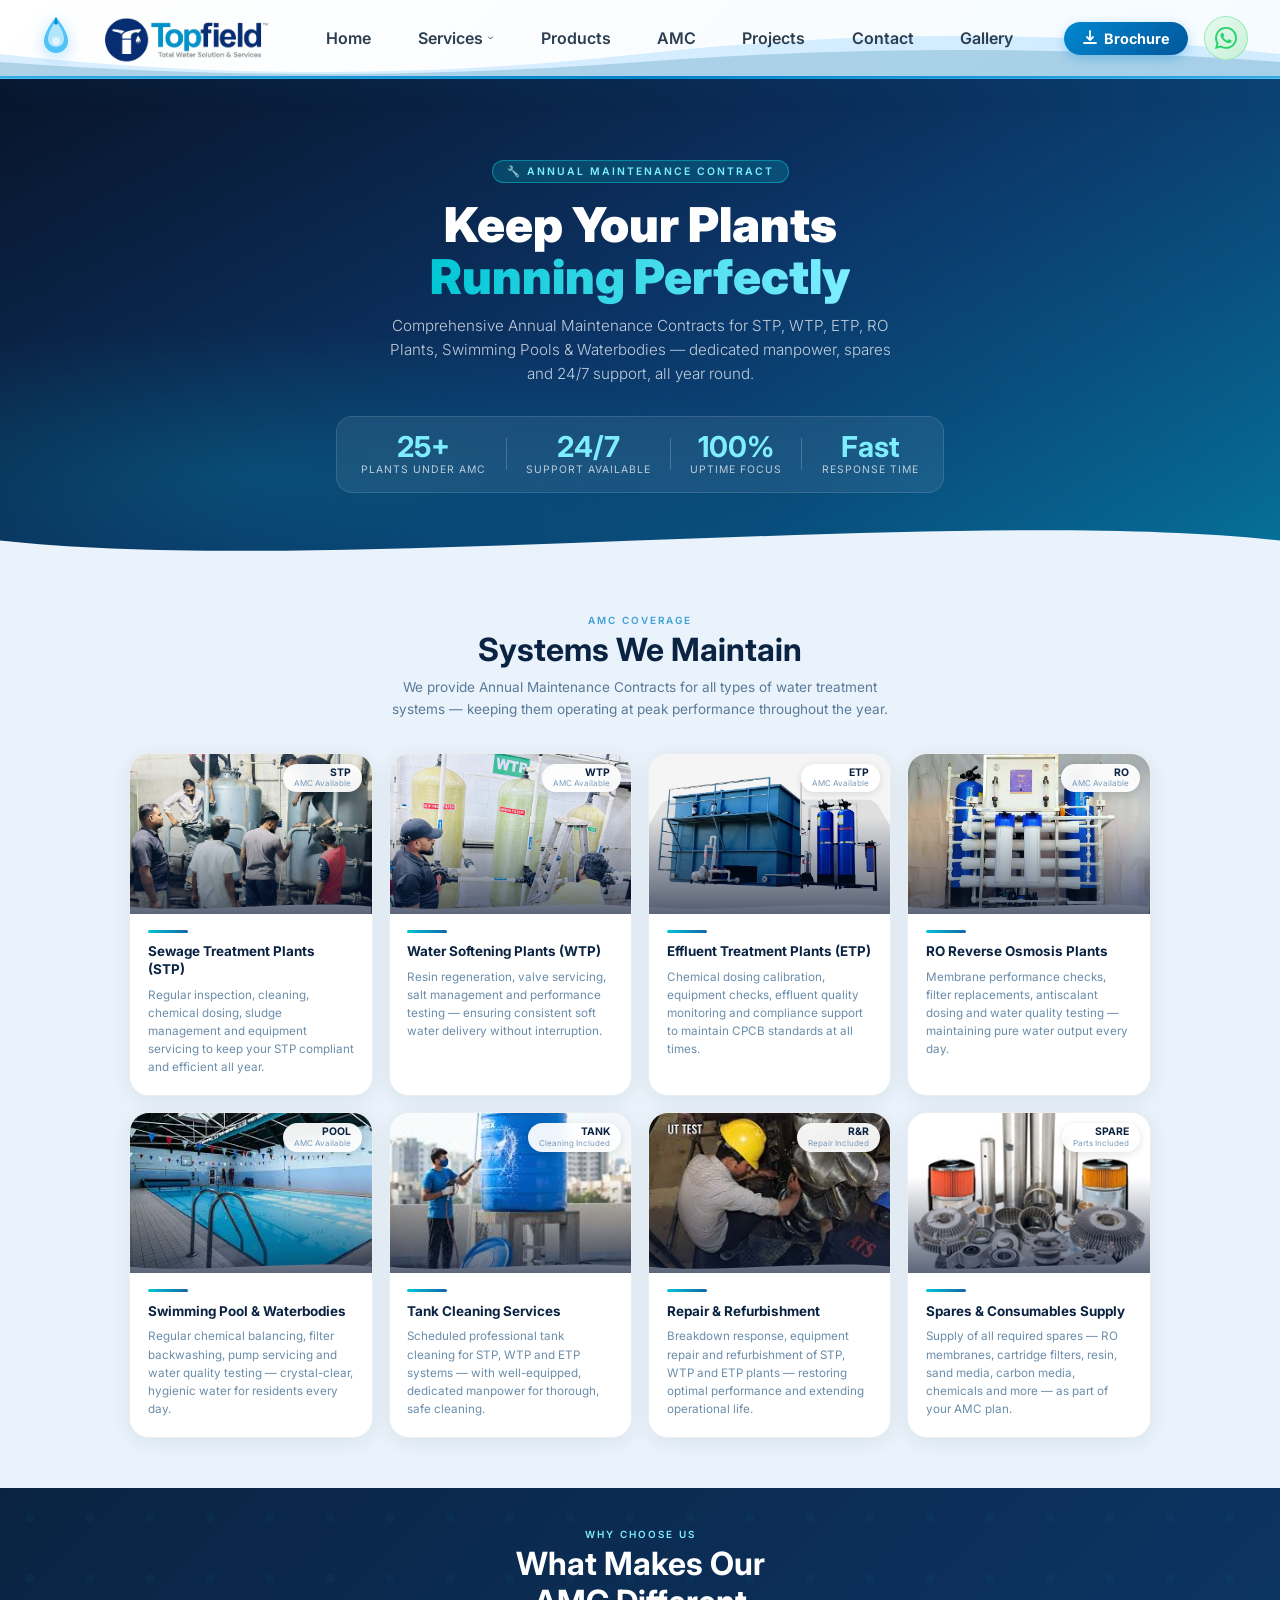
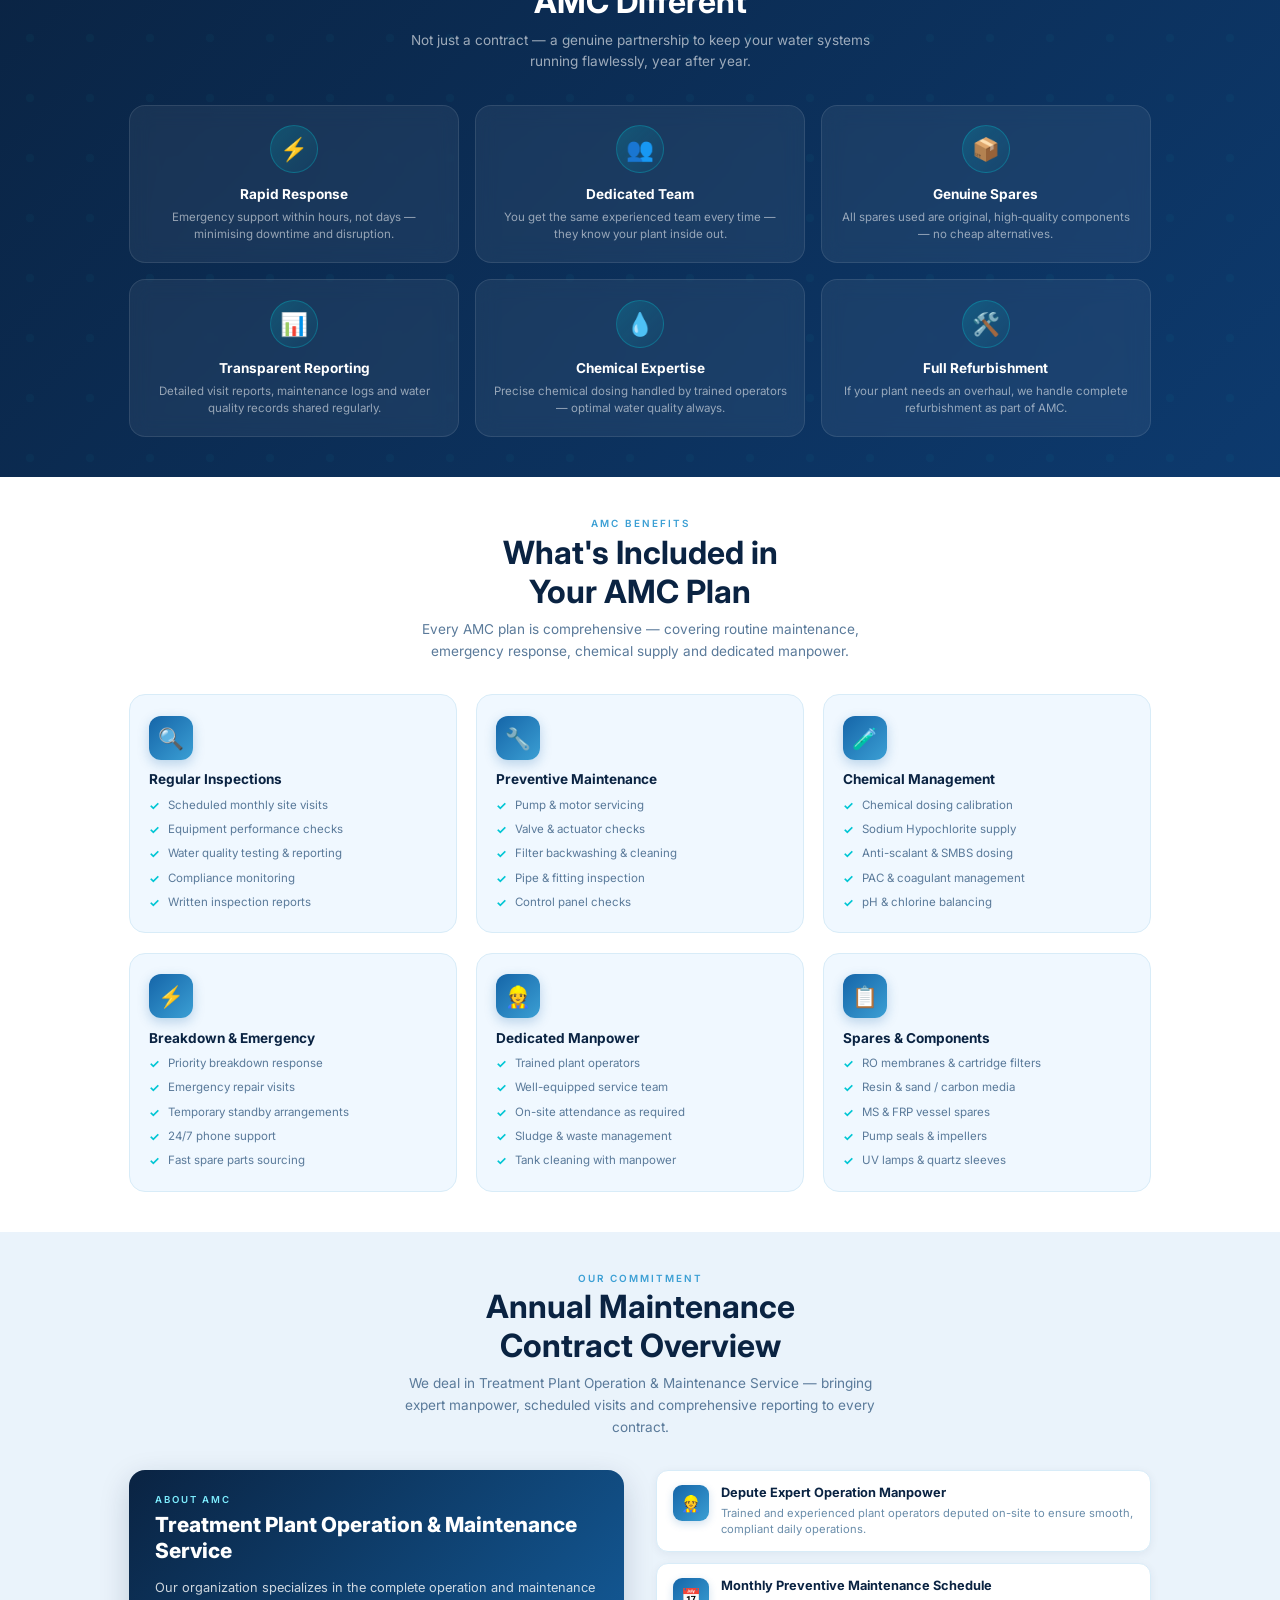
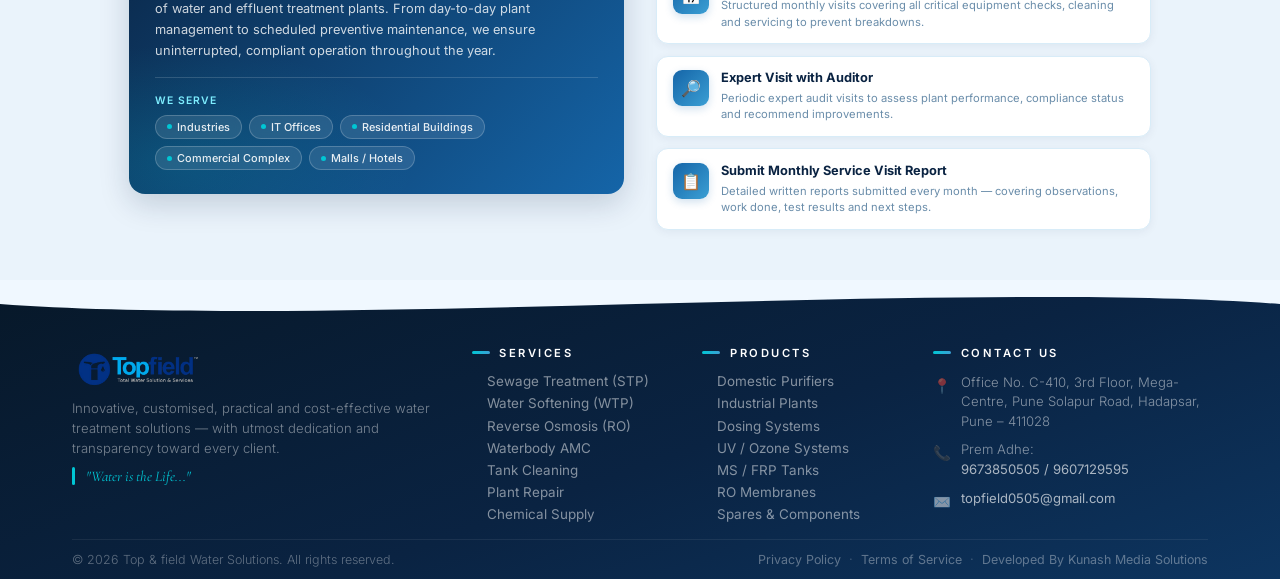
==== commit e187c59f: "final updated code" ====
--- a/AMC/amc.html
+++ b/AMC/amc.html
@@ -872,6 +872,195 @@
       width: 100%;
     }
     img, video, svg { max-width: 100%; }
+
+    /* ══ AMC OVERVIEW SECTION (NEW) ══ */
+    #amc-overview {
+      background: #eaf3fb;
+      padding: 40px 0 50px;
+    }
+
+    .amc-overview-grid {
+      display: grid;
+      grid-template-columns: 1fr 1fr;
+      gap: 2rem;
+      margin-top: 2rem;
+      align-items: start;
+    }
+    @media (max-width: 768px) {
+      .amc-overview-grid { grid-template-columns: 1fr; gap: 1.2rem; }
+    }
+
+    /* Left card — description */
+    .amc-overview-desc-card {
+      background: linear-gradient(135deg, var(--blue-deep) 0%, #1565a8 100%);
+      border-radius: 16px;
+      padding: 1.5rem 1.6rem;
+      color: #fff;
+      position: relative;
+      overflow: hidden;
+      box-shadow: 0 10px 30px rgba(10,35,66,0.18);
+      opacity: 0;
+      transform: translateX(-25px);
+      transition: opacity 0.7s ease, transform 0.7s ease;
+    }
+    .amc-overview-desc-card.visible {
+      opacity: 1;
+      transform: translateX(0);
+    }
+    .amc-overview-desc-card::before {
+      content: '';
+      position: absolute; inset: 0;
+      background: radial-gradient(ellipse 80% 60% at 10% 90%, rgba(0,198,212,0.15) 0%, transparent 60%);
+      pointer-events: none;
+    }
+    .amc-overview-desc-card .amc-left-label {
+      display: block;
+      font-size: 0.6rem;
+      font-weight: 600;
+      letter-spacing: 2px;
+      text-transform: uppercase;
+      color: #7eeeff;
+      margin-bottom: 0.4rem;
+      position: relative; z-index: 1;
+    }
+    .amc-overview-desc-card h3 {
+      font-size: clamp(1rem, 2vw, 1.3rem);
+      font-weight: 800;
+      color: #fff;
+      line-height: 1.25;
+      margin-bottom: 0.8rem;
+      position: relative; z-index: 1;
+    }
+    .amc-overview-desc-card p {
+      font-size: 0.8rem;
+      color: rgba(255,255,255,0.8);
+      line-height: 1.65;
+      position: relative; z-index: 1;
+    }
+    .amc-overview-desc-divider {
+      height: 1px;
+      background: rgba(255,255,255,0.15);
+      margin: 1rem 0;
+      position: relative; z-index: 1;
+    }
+
+    /* serve chips row */
+    .amc-serve-chips {
+      display: flex;
+      flex-wrap: wrap;
+      gap: 0.45rem;
+      margin-top: 0.5rem;
+      position: relative; z-index: 1;
+    }
+    .amc-serve-chip {
+      display: inline-flex;
+      align-items: center;
+      gap: 0.3rem;
+      background: rgba(255,255,255,0.1);
+      border: 1px solid rgba(255,255,255,0.2);
+      color: rgba(255,255,255,0.9);
+      font-size: 0.68rem;
+      font-weight: 500;
+      padding: 4px 11px;
+      border-radius: 20px;
+      backdrop-filter: blur(6px);
+      transition: background 0.25s, border-color 0.25s;
+    }
+    .amc-serve-chip:hover {
+      background: rgba(0,198,212,0.25);
+      border-color: rgba(0,198,212,0.5);
+    }
+    .amc-serve-chip-dot {
+      width: 5px; height: 5px; border-radius: 50%;
+      background: var(--aqua);
+      flex-shrink: 0;
+    }
+    .amc-serve-label {
+      font-size: 0.65rem;
+      font-weight: 600;
+      letter-spacing: 1px;
+      text-transform: uppercase;
+      color: #7eeeff;
+      margin-bottom: 0.5rem;
+      display: block;
+      position: relative; z-index: 1;
+    }
+
+    /* Right column — expertise list cards */
+    .amc-expertise-col {
+      display: flex;
+      flex-direction: column;
+      gap: 0.7rem;
+      opacity: 0;
+      transform: translateX(25px);
+      transition: opacity 0.7s ease, transform 0.7s ease;
+    }
+    .amc-expertise-col.visible {
+      opacity: 1;
+      transform: translateX(0);
+    }
+
+    .amc-expertise-item {
+      background: #fff;
+      border: 1px solid #d8ecf8;
+      border-radius: 12px;
+      padding: 0.85rem 1rem;
+      display: flex;
+      align-items: flex-start;
+      gap: 0.75rem;
+      box-shadow: 0 2px 10px rgba(10,35,66,0.06);
+      transition: border-color 0.3s, box-shadow 0.3s, transform 0.3s;
+      position: relative;
+      overflow: hidden;
+    }
+    .amc-expertise-item::before {
+      content: '';
+      position: absolute; top: 0; left: 0; bottom: 0; width: 3px;
+      background: linear-gradient(180deg, var(--aqua), var(--blue-mid));
+      transform: scaleY(0); transform-origin: top;
+      transition: transform 0.35s ease;
+    }
+    .amc-expertise-item:hover {
+      border-color: #a8d4f0;
+      box-shadow: 0 6px 20px rgba(10,35,66,0.1);
+      transform: translateX(4px);
+    }
+    .amc-expertise-item:hover::before { transform: scaleY(1); }
+
+    .amc-expertise-icon {
+      width: 36px; height: 36px; flex-shrink: 0;
+      border-radius: 9px;
+      background: linear-gradient(135deg, var(--blue-mid), var(--blue-light));
+      display: flex; align-items: center; justify-content: center;
+      font-size: 1rem;
+      box-shadow: 0 3px 8px rgba(21,101,168,0.2);
+    }
+    .amc-expertise-text h4 {
+      font-size: 0.8rem;
+      font-weight: 700;
+      color: var(--blue-deep);
+      margin-bottom: 0.2rem;
+      line-height: 1.3;
+    }
+    .amc-expertise-text p {
+      font-size: 0.7rem;
+      color: #6a8daa;
+      line-height: 1.45;
+    }
+
+    /* responsive tweaks for new section */
+    @media (max-width: 480px) {
+      #amc-overview { padding: 32px 0 40px; }
+      .amc-overview-grid { gap: 1rem; }
+      .amc-overview-desc-card { padding: 1.2rem 1.1rem; }
+      .amc-serve-chips { gap: 0.35rem; }
+      .amc-serve-chip { font-size: 0.65rem; padding: 3px 9px; }
+      .amc-expertise-item { padding: 0.75rem 0.85rem; gap: 0.6rem; }
+      .amc-expertise-icon { width: 32px; height: 32px; font-size: 0.9rem; }
+    }
+    @media (min-width: 481px) and (max-width: 767px) {
+      .amc-overview-grid { grid-template-columns: 1fr; }
+    }
   </style>
 
   <link rel="stylesheet" href="../../header/header.css"/>
@@ -893,10 +1082,10 @@
       <div class="hero-badge">🔧 Annual Maintenance Contract</div>
       <h1>Keep Your Plants<br/><span>Running Perfectly</span></h1>
       <p class="hero-sub">Comprehensive Annual Maintenance Contracts for STP, WTP, ETP, RO Plants, Swimming Pools &amp; Waterbodies — dedicated manpower, spares and 24/7 support, all year round.</p>
-      <div class="hero-ctas">
+      <!-- <div class="hero-ctas">
         <a href="#contact" class="btn-primary">Get AMC Quote</a>
         <a href="#covers" class="btn-outline">What We Cover</a>
-      </div>
+      </div> -->
       <div class="hero-stats">
         <div class="hero-stat"><div class="num">25+</div><div class="lbl">Plants Under AMC</div></div>
         <div class="hero-stat-divider"></div>
@@ -1154,6 +1343,71 @@
             <li>UV lamps &amp; quartz sleeves</li>
           </ul>
         </div>
+      </div>
+    </div>
+  </section>
+
+  <!-- ══════════════════════════════════════ AMC OVERVIEW ══════════════════════════════ -->
+  <section id="amc-overview">
+    <div class="container">
+      <div style="text-align: center;" class="reveal">
+        <span class="section-label">Our Commitment</span>
+        <h2 class="section-title">Annual Maintenance<br/>Contract Overview</h2>
+        <p class="section-desc" style="margin: 0 auto;">We deal in Treatment Plant Operation &amp; Maintenance Service — bringing expert manpower, scheduled visits and comprehensive reporting to every contract.</p>
+      </div>
+
+      <div class="amc-overview-grid">
+
+        <!-- LEFT — description + we serve -->
+        <div class="amc-overview-desc-card reveal-left">
+          <span class="amc-left-label">About AMC</span>
+          <h3>Treatment Plant Operation &amp; Maintenance Service</h3>
+          <p>Our organization specializes in the complete operation and maintenance of water and effluent treatment plants. From day-to-day plant management to scheduled preventive maintenance, we ensure uninterrupted, compliant operation throughout the year.</p>
+
+          <div class="amc-overview-desc-divider"></div>
+
+          <span class="amc-serve-label">We Serve</span>
+          <div class="amc-serve-chips">
+            <span class="amc-serve-chip"><span class="amc-serve-chip-dot"></span>Industries</span>
+            <span class="amc-serve-chip"><span class="amc-serve-chip-dot"></span>IT Offices</span>
+            <span class="amc-serve-chip"><span class="amc-serve-chip-dot"></span>Residential Buildings</span>
+            <span class="amc-serve-chip"><span class="amc-serve-chip-dot"></span>Commercial Complex</span>
+            <span class="amc-serve-chip"><span class="amc-serve-chip-dot"></span>Malls / Hotels</span>
+          </div>
+        </div>
+
+        <!-- RIGHT — our expertise items -->
+        <div class="amc-expertise-col reveal-right">
+          <div class="amc-expertise-item">
+            <div class="amc-expertise-icon">👷</div>
+            <div class="amc-expertise-text">
+              <h4>Depute Expert Operation Manpower</h4>
+              <p>Trained and experienced plant operators deputed on-site to ensure smooth, compliant daily operations.</p>
+            </div>
+          </div>
+          <div class="amc-expertise-item">
+            <div class="amc-expertise-icon">📅</div>
+            <div class="amc-expertise-text">
+              <h4>Monthly Preventive Maintenance Schedule</h4>
+              <p>Structured monthly visits covering all critical equipment checks, cleaning and servicing to prevent breakdowns.</p>
+            </div>
+          </div>
+          <div class="amc-expertise-item">
+            <div class="amc-expertise-icon">🔎</div>
+            <div class="amc-expertise-text">
+              <h4>Expert Visit with Auditor</h4>
+              <p>Periodic expert audit visits to assess plant performance, compliance status and recommend improvements.</p>
+            </div>
+          </div>
+          <div class="amc-expertise-item">
+            <div class="amc-expertise-icon">📋</div>
+            <div class="amc-expertise-text">
+              <h4>Submit Monthly Service Visit Report</h4>
+              <p>Detailed written reports submitted every month — covering observations, work done, test results and next steps.</p>
+            </div>
+          </div>
+        </div>
+
       </div>
     </div>
   </section>
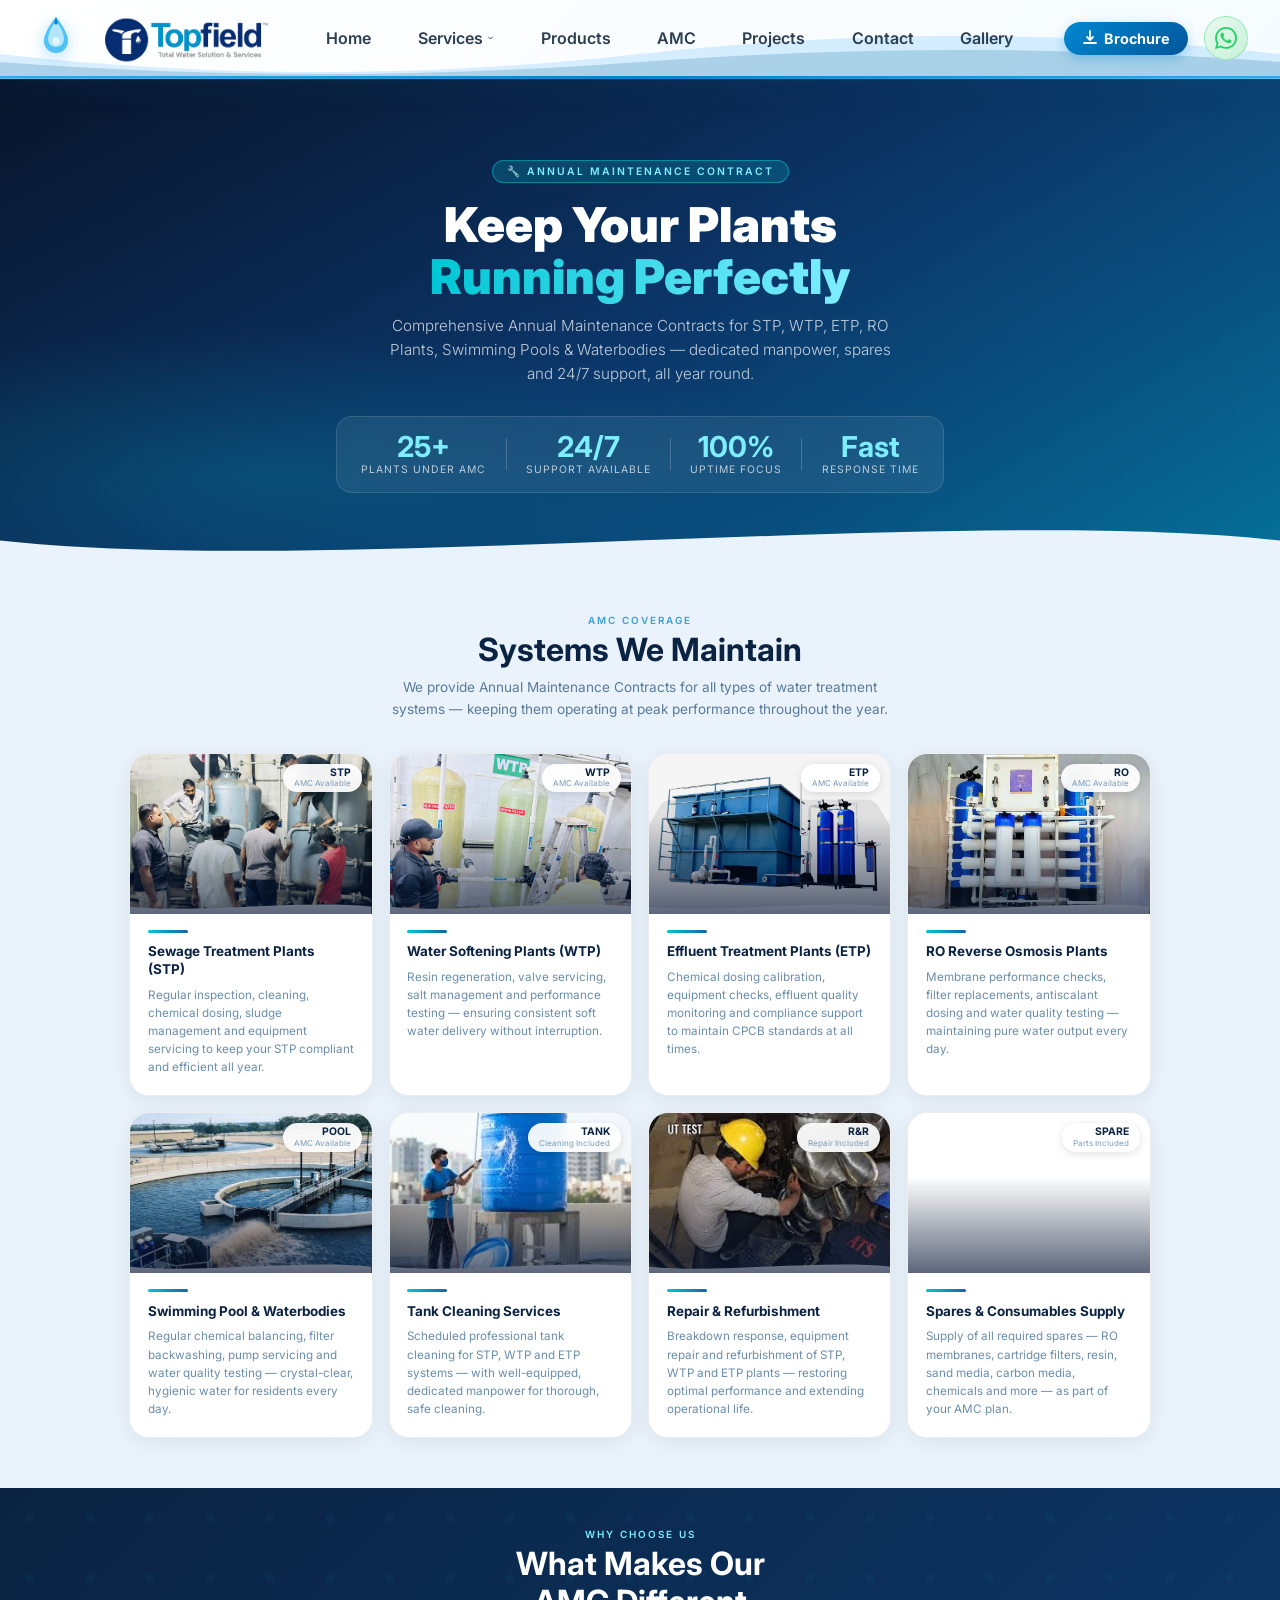
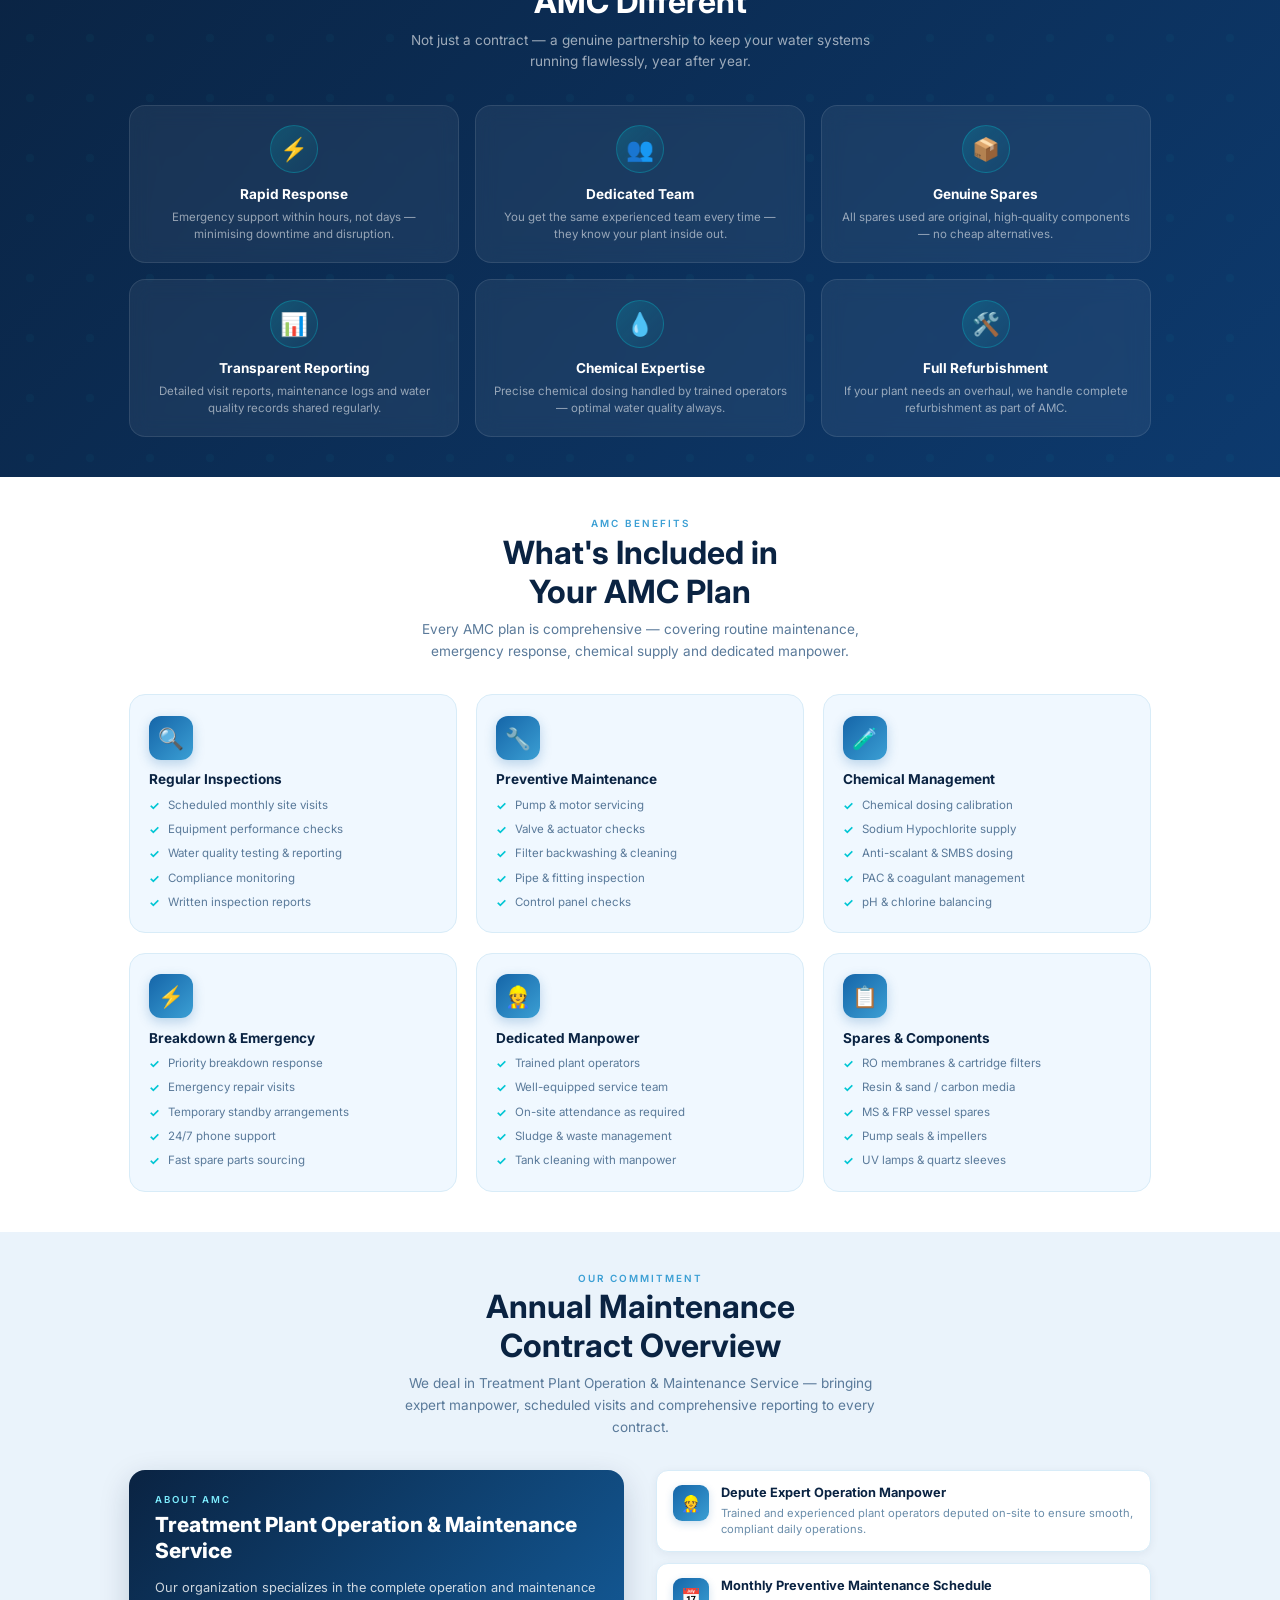
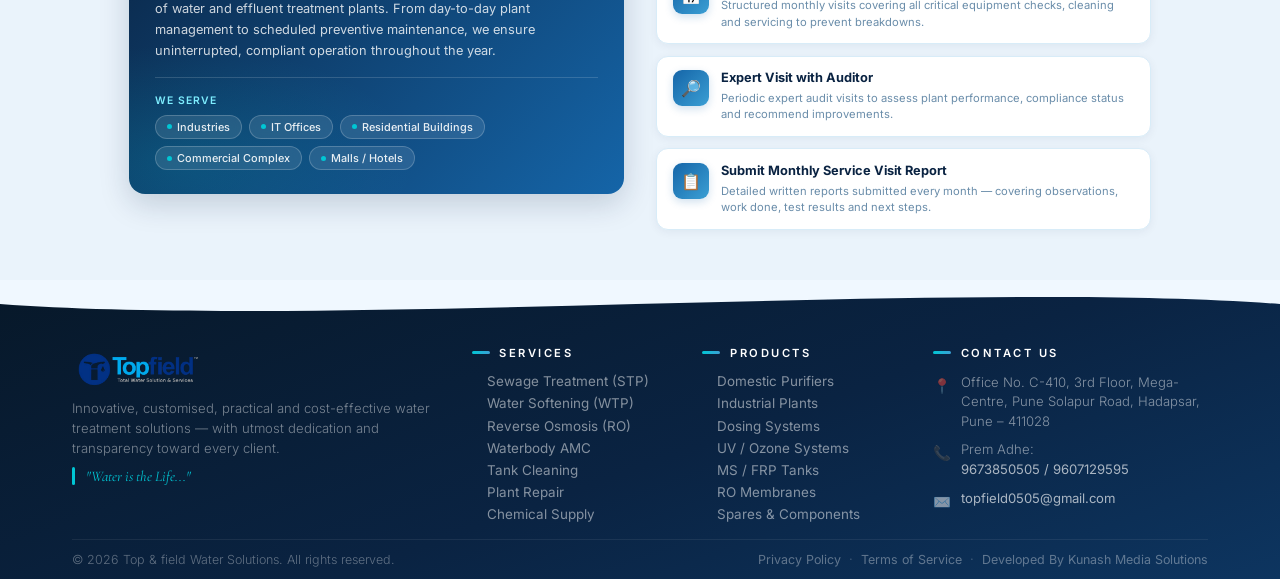
==== commit e7607ba6: "final" ====
--- a/AMC/amc.html
+++ b/AMC/amc.html
@@ -1184,7 +1184,7 @@
       <!-- Pool -->
       <div class="service-card" style="transition-delay: 0.05s">
         <div class="card-img">
-          <div class="card-img-bg" id="cardBg-pool" style="background-image: url('/images/Swimming\ Pool\ &\ Waterbodies.jpeg'); background-size:cover; background-position:center;"></div>
+          <div class="card-img-bg" id="cardBg-pool" style="background-image: url('/images/WaterBodies\ Operation\ &\ AMC\ -\ Tithe\ ha\ photo\ add\ kara.jpeg'); background-size:cover; background-position:center;"></div>
           <div class="card-badge"><b>POOL</b><small>AMC Available</small></div>
           <div class="card-img-changer">
             <!-- <label for="cardFile-pool">🖼 Change Image</label> -->
@@ -1232,7 +1232,7 @@
       <!-- Spares Supply -->
       <div class="service-card" style="transition-delay: 0.20s">
         <div class="card-img">
-          <div class="card-img-bg" id="cardBg-spares" style="background-image: url('/images/Spares\ &\ Consumables\ Supply.jpg'); background-size:cover; background-position:center;"></div>
+          <div class="card-img-bg" id="cardBg-spares" style="background-image: url('/images/supply\ spares\ and\ components.webp'); background-size:cover; background-position:center;"></div>
           <div class="card-badge"><b>SPARE</b><small>Parts Included</small></div>
           <div class="card-img-changer">
             <!-- <label for="cardFile-spares">🖼 Change Image</label> -->
